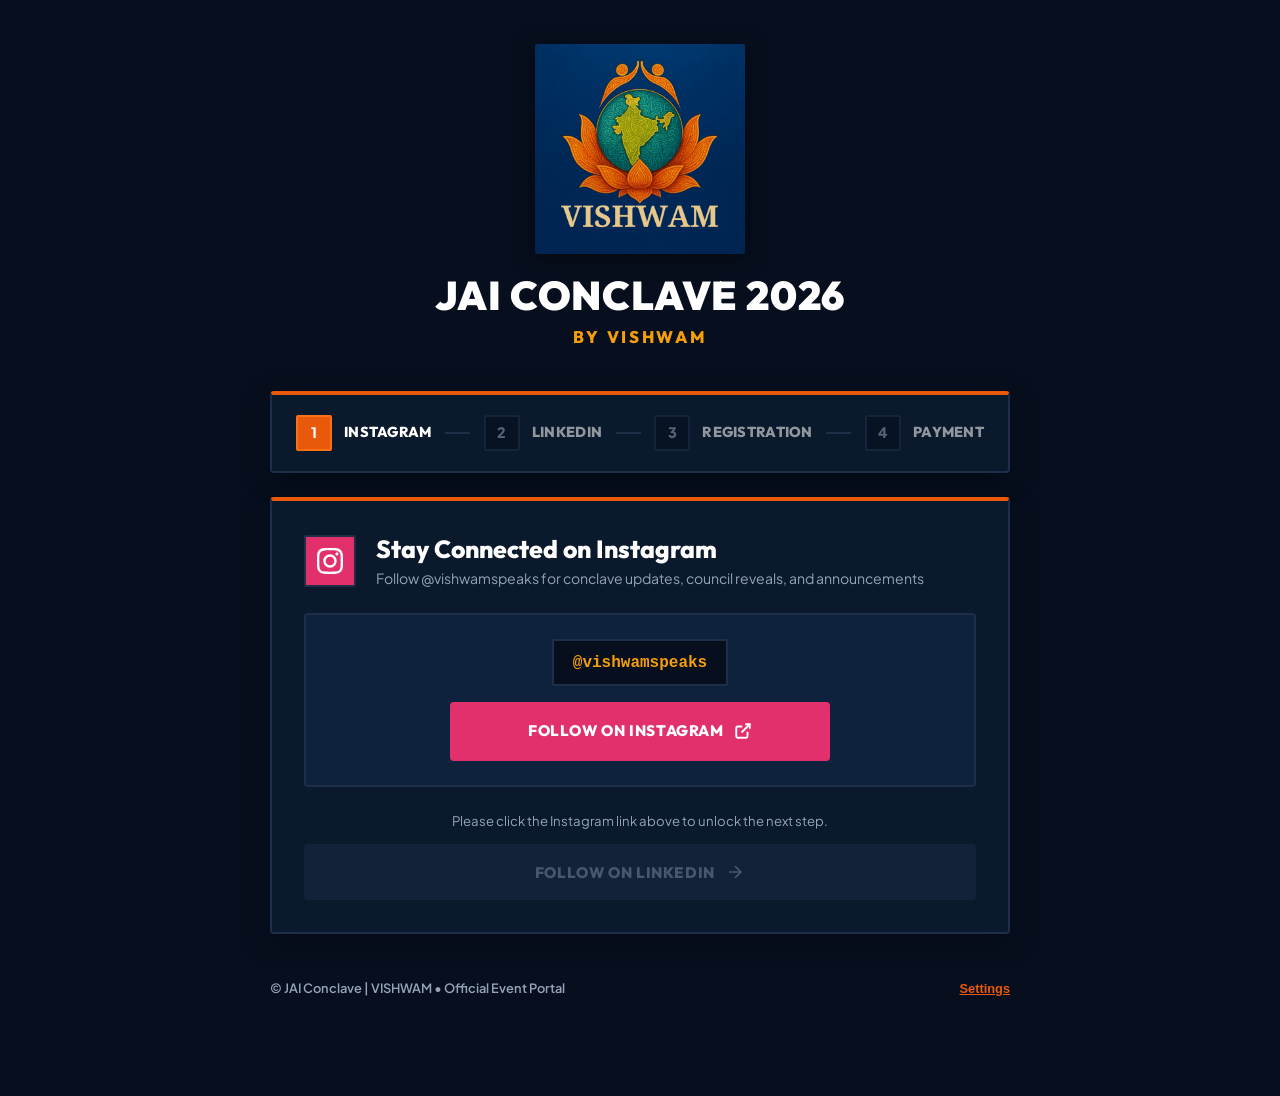
==== index.html @ 2bb03049 "fix: streamline portal to 4 steps, clean track cards to Thematic Councils, Art Orbit & MINT, fix for" ====
<!DOCTYPE html>
<html lang="en">

<head>
  <meta charset="UTF-8" />
  <meta name="viewport" content="width=device-width, initial-scale=1.0" />
  <title>JAI Conclave 2026 | VISHWAM Registration Portal</title>
  <meta name="description" content="Official Registration Portal for JAI Conclave 2026 by VISHWAM." />

  <!-- Google Fonts for Modern Aesthetics -->
  <link rel="preconnect" href="https://fonts.googleapis.com">
  <link rel="preconnect" href="https://fonts.gstatic.com" crossorigin>
  <link href="https://fonts.googleapis.com/css2?family=Outfit:wght@400;500;600;700;800;900&family=Plus+Jakarta+Sans:wght@400;500;600;700;800&display=swap" rel="stylesheet">

  <!-- Anti-Cache Meta Tags -->
  <meta http-equiv="Cache-Control" content="no-cache, no-store, must-revalidate" />
  <meta http-equiv="Pragma" content="no-cache" />
  <meta http-equiv="Expires" content="0" />

  <!-- CSS Stylesheet -->
  <link rel="stylesheet" href="style.css?v=2026.jaiconclave.v8" />
</head>

<body>

  <div class="app-container">

    <!-- HEADER BRANDING -->
    <header class="app-header" id="appHeader">
      <div class="logo-wrapper">
        <img src="Vishwam logo.png" alt="VISHWAM Logo" class="brand-logo" />
      </div>
      <h1 class="app-title" id="appHeaderTitle">JAI CONCLAVE 2026</h1>
      <div class="header-org">BY VISHWAM</div>
    </header>

    <!-- 4-STEP STEPPER CONTROLLER -->
    <div class="stepper-container" id="stepperContainer">
      <div class="stepper-bar" id="stepperBar">

        <div class="step-item active" id="stepIndicator1" data-phase="1">
          <div class="step-circle">
            <span class="step-number">1</span>
            <span class="step-check">✓</span>
          </div>
          <span class="step-title">Instagram</span>
        </div>

        <div class="step-divider" id="divider1"></div>

        <div class="step-item" id="stepIndicator2" data-phase="2">
          <div class="step-circle">
            <span class="step-number">2</span>
            <span class="step-check">✓</span>
          </div>
          <span class="step-title">LinkedIn</span>
        </div>

        <div class="step-divider" id="divider2"></div>

        <div class="step-item" id="stepIndicator3" data-phase="3">
          <div class="step-circle">
            <span class="step-number">3</span>
            <span class="step-check">✓</span>
          </div>
          <span class="step-title">Registration</span>
        </div>

        <div class="step-divider" id="divider3"></div>

        <div class="step-item" id="stepIndicator4" data-phase="4">
          <div class="step-circle">
            <span class="step-number">4</span>
            <span class="step-check">✓</span>
          </div>
          <span class="step-title">Payment</span>
        </div>

      </div>
    </div>

    <!-- =================================================================== -->
    <!-- PHASE 1: INSTAGRAM FOLLOW -->
    <!-- =================================================================== -->
    <section class="glass-card phase-card" id="phase1Card">
      <div class="social-header">
        <div class="social-icon instagram-icon">
          <svg viewBox="0 0 24 24" width="26" height="26" fill="currentColor">
            <path d="M12 2.163c3.204 0 3.584.012 4.85.07 3.252.148 4.771 1.691 4.919 4.919.058 1.265.069 1.645.069 4.849 0 3.205-.012 3.584-.069 4.849-.149 3.225-1.664 4.771-4.919 4.919-1.266.058-1.644.07-4.85.07-3.204 0-3.584-.012-4.849-.07-3.26-.149-4.771-1.699-4.919-4.92-.058-1.265-.07-1.644-.07-4.849 0-3.204.013-3.583.07-4.849.149-3.227 1.664-4.771 4.919-4.919 1.266-.057 1.645-.069 4.849-.069zm0-2.163c-3.259 0-3.667.014-4.947.072-4.358.2-6.78 2.618-6.98 6.98-.059 1.281-.073 1.689-.073 4.948 0 3.259.014 3.668.072 4.948.2 4.358 2.618 6.78 6.98 6.98 1.281.058 1.689.072 4.948.072 3.259 0 3.668-.014 4.948-.072 4.354-.2 6.782-2.618 6.979-6.98.059-1.28.073-1.689.073-4.948 0-3.259-.014-3.667-.072-4.947-.196-4.354-2.617-6.78-6.979-6.98-1.281-.059-1.69-.073-4.949-.073zm0 5.838c-3.403 0-6.162 2.759-6.162 6.162s2.759 6.163 6.162 6.163 6.162-2.759 6.162-6.163c0-3.403-2.759-6.162-6.162-6.162zm0 10.162c-2.209 0-4-1.79-4-4 0-2.209 1.791-4 4-4s4 1.791 4 4c0 2.21-1.791 4-4 4zm6.406-11.845c-.796 0-1.441.645-1.441 1.44s.645 1.44 1.441 1.44c.795 0 1.439-.645 1.439-1.44s-.644-1.44-1.439-1.44z"/>
          </svg>
        </div>
        <div>
          <h2 class="card-title">Stay Connected on Instagram</h2>
          <p class="card-subtitle">Follow @vishwamspeaks for conclave updates, council reveals, and announcements</p>
        </div>
      </div>

      <div class="social-action-box">
        <div class="handle-pill">
          <span class="handle-text">@vishwamspeaks</span>
        </div>
        
        <a href="https://www.instagram.com/vishwamspeaks/" target="_blank" rel="noopener noreferrer" class="btn-social btn-instagram" id="btnFollowInstagram">
          <span>FOLLOW ON INSTAGRAM</span>
          <svg viewBox="0 0 24 24" width="18" height="18" fill="none" stroke="currentColor" stroke-width="2.5"><path d="M18 13v6a2 2 0 0 1-2 2H5a2 2 0 0 1-2-2V8a2 2 0 0 1 2-2h6"></path><polyline points="15 3 21 3 21 9"></polyline><line x1="10" y1="14" x2="21" y2="3"></line></svg>
        </a>
      </div>

      <div class="phase-footer">
        <p class="verification-note" id="instaLockNote">Please click the Instagram link above to unlock the next step.</p>
        <button type="button" class="btn-primary" id="btnNextPhase2" disabled>
          <span id="btnNextPhase2Text">FOLLOW ON LINKEDIN</span>
          <svg viewBox="0 0 24 24" width="20" height="20" fill="none" stroke="currentColor" stroke-width="2"><path d="M5 12h14M12 5l7 7-7 7"/></svg>
        </button>
      </div>
    </section>

    <!-- =================================================================== -->
    <!-- PHASE 2: LINKEDIN CONNECT -->
    <!-- =================================================================== -->
    <section class="glass-card phase-card" id="phase2Card" style="display:none;">
      <div class="social-header">
        <div class="social-icon linkedin-icon">
          <svg viewBox="0 0 24 24" width="26" height="26" fill="currentColor">
            <path d="M19 3a2 2 0 0 1 2 2v14a2 2 0 0 1-2 2H5a2 2 0 0 1-2-2V5a2 2 0 0 1 2-2h14m-.5 15.5v-5.3a3.26 3.26 0 0 0-3.26-3.26c-.85 0-1.84.52-2.28 1.3v-1.11h-2.79v8.37h2.79v-4.93c0-.77.62-1.4 1.39-1.4a1.4 1.4 0 0 1 1.4 1.4v4.93h2.75M6.46 10.9v8.37H9.25V10.9H6.46M7.86 6.74a1.62 1.62 0 1 0 0 3.24 1.62 1.62 0 0 0 0-3.24z"/>
          </svg>
        </div>
        <div>
          <h2 class="card-title">Connect on LinkedIn</h2>
          <p class="card-subtitle">Connect with Vishwam Speaks for official networking and updates</p>
        </div>
      </div>

      <div class="social-action-box">
        <div class="handle-pill">
          <span class="handle-text">Vishwam Speaks</span>
        </div>

        <a href="https://www.linkedin.com/in/vishwam-speaks-4bb7933b5" target="_blank" rel="noopener noreferrer" class="btn-social btn-linkedin" id="btnFollowLinkedin">
          <span>CONNECT ON LINKEDIN</span>
          <svg viewBox="0 0 24 24" width="18" height="18" fill="none" stroke="currentColor" stroke-width="2.5"><path d="M18 13v6a2 2 0 0 1-2 2H5a2 2 0 0 1-2-2V8a2 2 0 0 1 2-2h6"></path><polyline points="15 3 21 3 21 9"></polyline><line x1="10" y1="14" x2="21" y2="3"></line></svg>
        </a>
      </div>

      <div class="phase-footer">
        <p class="verification-note" id="linkedinLockNote">Please click the LinkedIn link above to unlock registration.</p>
        <div class="btn-group-nav">
          <button type="button" class="btn-secondary" id="btnBackPhase1">
            <svg viewBox="0 0 24 24" width="18" height="18" fill="none" stroke="currentColor" stroke-width="2"><path d="M19 12H5M12 19l-7-7 7-7"/></svg>
            <span>BACK</span>
          </button>
          <button type="button" class="btn-primary" id="btnNextPhase3" disabled>
            <span id="btnNextPhase3Text">CONTINUE TO REGISTRATION</span>
            <svg viewBox="0 0 24 24" width="20" height="20" fill="none" stroke="currentColor" stroke-width="2"><path d="M5 12h14M12 5l7 7-7 7"/></svg>
          </button>
        </div>
      </div>
    </section>

    <!-- =================================================================== -->
    <!-- PHASE 3: EVENT REGISTRATION FORM -->
    <!-- =================================================================== -->
    <section class="glass-card phase-card" id="phase3Card" style="display:none;">
      <div class="form-header">
        <h2 class="card-title">Participant Registration</h2>
        <p class="card-intro">
          JAI Conclave 2026 is the flagship youth diplomacy and public policy forum organized by <strong>VISHWAM</strong>. It brings together students, young professionals, scholars, policymakers, and leaders across governance, diplomacy, economics, and contemporary issues.
        </p>
      </div>

      <form id="eventRegistrationForm" autocomplete="on">

        <!-- SECTION 1: PARTICIPANT INFORMATION -->
        <div class="form-section">
          <div class="section-title">
            <span class="section-num">1</span>
            <span>Participant Information</span>
          </div>

          <div class="form-grid">
            <!-- Full Name -->
            <div class="form-group full-width">
              <label class="form-label" for="full_name">Full Name <span class="req">*</span></label>
              <input type="text" id="full_name" name="full_name" class="form-control" placeholder="Full name as required on certificates" required />
            </div>

            <!-- Email Address -->
            <div class="form-group">
              <label class="form-label" for="email_address">Email Address <span class="req">*</span></label>
              <input type="email" id="email_address" name="email_address" class="form-control" placeholder="e.g. rahul@example.com" required />
            </div>

            <!-- Contact Number -->
            <div class="form-group">
              <label class="form-label" for="contact_number">
                <span>Contact Number (WhatsApp) <span class="req">*</span></span>
                <span class="phone-indicator" id="phoneIndicator"></span>
              </label>
              <input type="tel" id="contact_number" name="contact_number" class="form-control" placeholder="10-digit phone number" maxlength="10" inputmode="numeric" required />
            </div>

            <!-- Gender -->
            <div class="form-group">
              <label class="form-label" for="gender">Gender <span class="req">*</span></label>
              <select id="gender" name="gender" class="form-control" required>
                <option value="" disabled selected>Select Gender</option>
                <option value="Male">Male</option>
                <option value="Female">Female</option>
                <option value="Other">Other</option>
                <option value="Prefer not to say">Prefer not to say</option>
              </select>
            </div>

            <!-- Age -->
            <div class="form-group">
              <label class="form-label" for="age">Age <span class="req">*</span></label>
              <input type="number" id="age" name="age" class="form-control" placeholder="e.g. 20" min="12" max="99" required />
            </div>

            <!-- College / University -->
            <div class="form-group full-width">
              <label class="form-label" for="college_university">College / University / School Name <span class="req">*</span></label>
              <input type="text" id="college_university" name="college_university" class="form-control" placeholder="e.g. University Name / School Name" required />
            </div>

            <!-- College Year / Class -->
            <div class="form-group">
              <label class="form-label" for="current_college_year_or_class">Current Year / Class <span class="req">*</span></label>
              <select id="current_college_year_or_class" name="current_college_year_or_class" class="form-control" required>
                <option value="" disabled selected>Select Year/Class</option>
                <option value="1st Year">1st Year (Undergraduate)</option>
                <option value="2nd Year">2nd Year (Undergraduate)</option>
                <option value="3rd Year">3rd Year (Undergraduate)</option>
                <option value="4th Year">4th Year (Undergraduate)</option>
                <option value="Postgraduate">Postgraduate / Masters</option>
                <option value="School Student (Class 11-12)">School Student (Class 11-12)</option>
                <option value="Other">Other</option>
              </select>
            </div>

            <!-- City & State -->
            <div class="form-group">
              <label class="form-label" for="city_state">City & State <span class="req">*</span></label>
              <input type="text" id="city_state" name="city_state" class="form-control" placeholder="e.g. New Delhi, Delhi" required />
            </div>

            <!-- Accommodation Required -->
            <div class="form-group full-width">
              <label class="form-label" for="accommodation_required">Do you require accommodation during the event? <span class="req">*</span></label>
              <select id="accommodation_required" name="accommodation_required" class="form-control" required>
                <option value="No" selected>No - I will arrange my own staying</option>
                <option value="Yes">Yes - Accommodation required (Stay assistance)</option>
              </select>
              <small class="field-help">Accommodation facilities are available for participants travelling from outside. If Yes, contact 9119311122 for details.</small>
            </div>
          </div>
        </div>

        <!-- SECTION 2: PARTICIPATION TRACK SELECTION -->
        <div class="form-section">
          <div class="section-title">
            <span class="section-num">2</span>
            <span>Participation Track</span>
          </div>

          <label class="form-label" style="margin-bottom:0.75rem;">Select Participation Track <span class="req">*</span></label>

          <div class="track-selector-grid">
            <!-- Track 1: Thematic Councils -->
            <label class="track-card active" id="trackCardCouncil">
              <input type="radio" name="participation_type" value="Thematic Councils" checked required />
              <div class="track-info">
                <div class="track-title">Thematic Councils</div>
              </div>
            </label>

            <!-- Track 2: Art Orbit -->
            <label class="track-card" id="trackCardArt">
              <input type="radio" name="participation_type" value="Art Orbit" />
              <div class="track-info">
                <div class="track-title">Art Orbit</div>
              </div>
            </label>

            <!-- Track 3: MINT -->
            <label class="track-card" id="trackCardWorkshop">
              <input type="radio" name="participation_type" value="MINT" />
              <div class="track-info">
                <div class="track-title">MINT</div>
              </div>
            </label>
          </div>

          <!-- DYNAMIC CONTEXTUAL TRACK BRIEF -->
          <div class="track-brief-card council-active" id="trackBriefCard">
            <div class="track-brief-badge" id="trackBriefBadge">Thematic Councils</div>
            <p class="track-brief-text" id="trackBriefText">
              Structured discussions, debates, negotiations, and policy-oriented deliberations through thematic councils. Intended for participants interested in public policy, international relations, governance, law, diplomacy, and debate.
            </p>
          </div>
        </div>

        <!-- SECTION 3: DYNAMIC DEDICATED TRACK FIELDS -->

        <!-- SEGMENT A: COUNCILS FIELDS -->
        <div class="form-section segment-box" id="segmentCouncil">
          <div class="section-title segment-title">
            <span class="segment-badge">COUNCILS</span>
          </div>

          <div class="form-grid" style="margin-top:0.75rem;">
            <!-- Prior MUN Experience -->
            <div class="form-group full-width">
              <label class="form-label" for="prior_mun_experience">Prior Model United Nations (MUN) experience <span class="req">*</span></label>
              <select id="prior_mun_experience" name="prior_mun_experience" class="form-control">
                <option value="First Timer (0 MUNs)" selected>First Timer (0 MUNs)</option>
                <option value="1 - 3 MUNs">1 - 3 MUNs</option>
                <option value="4 - 8 MUNs">4 - 8 MUNs</option>
                <option value="9+ MUNs (Veteran)">9+ MUNs (Veteran)</option>
              </select>
            </div>

            <!-- Preferred Council -->
            <div class="form-group full-width">
              <label class="form-label" for="preferred_council">Select preferred Council <span class="req">*</span></label>
              <select id="preferred_council" name="preferred_council" class="form-control">
                <option value="1. Council for Peace and Security" selected>1. Council for Peace and Security</option>
                <option value="2. Council for Climate and Planetary Resilience">2. Council for Climate and Planetary Resilience</option>
                <option value="3. Council for Digital Ethics and Innovation">3. Council for Digital Ethics and Innovation</option>
                <option value="4. Council for Human Dignity">4. Council for Human Dignity</option>
                <option value="5. Next Gen Council">5. Next Gen Council</option>
                <option value="6. Council for Global Governance">6. Council for Global Governance</option>
                <option value="7. Council for Health and Wellbeing">7. Council for Health and Wellbeing</option>
                <option value="8. Council for Economic Justice">8. Council for Economic Justice</option>
                <option value="9. Council for Education and Culture">9. Council for Education and Culture</option>
                <option value="10. Council of Nation - Builders">10. Council of Nation - Builders</option>
                <option value="11. Council of History">11. Council of History</option>
                <option value="12. Press X (journalists, photographers, cartoonists)">12. Press X (journalists, photographers, cartoonists)</option>
                <option value="13. 'राजनीति'">13. 'राजनीति'</option>
              </select>
            </div>

            <!-- Participation Mode -->
            <div class="form-group full-width">
              <label class="form-label" for="participation_mode">Participation Mode <span class="req">*</span></label>
              <select id="participation_mode" name="participation_mode" class="form-control">
                <option value="Delegate (Offline)" selected>Delegate (Offline Mode)</option>
                <option value="Delegate (Online)">Delegate (Online Virtual Mode)</option>
                <option value="Executive Board Applicant">Executive Board Applicant</option>
                <option value="Observer">Observer</option>
              </select>
            </div>
          </div>
        </div>

        <!-- SEGMENT B: ART ORBIT FIELDS -->
        <div class="form-section segment-box" id="segmentArt" style="display:none;">
          <div class="section-title segment-title">
            <span class="segment-badge art-badge">ART ORBIT</span>
          </div>

          <div class="form-grid" style="margin-top:0.75rem;">
            <div class="form-group full-width">
              <label class="form-label" for="art_specifications">Preferred mode of participation <span class="req">*</span></label>
              <select id="art_specifications" name="art_specifications" class="form-control">
                <option value="Exhibit Artwork" selected>Exhibit Artwork (Painting / Sketching / Digital / Photo)</option>
                <option value="Live Workshop">Present a Live Workshop</option>
                <option value="Both Exhibit & Workshop">Both Exhibit Artwork & Present Live Workshop</option>
              </select>
            </div>
          </div>
        </div>

        <!-- SEGMENT C: MINT FIELDS -->
        <div class="form-section segment-box" id="segmentWorkshop" style="display:none;">
          <div class="section-title segment-title">
            <span class="segment-badge venture-badge">MINT</span>
          </div>

          <div class="form-grid" style="margin-top:0.75rem;">
            <!-- Venture Name -->
            <div class="form-group">
              <label class="form-label" for="venture_name">Project / Startup Name <span class="req">*</span></label>
              <input type="text" id="venture_name" name="venture_name" class="form-control" placeholder="Project or startup name" />
            </div>

            <!-- Founder or Team Name -->
            <div class="form-group">
              <label class="form-label" for="founder_or_team_name">Founder(s) or Team Name <span class="req">*</span></label>
              <input type="text" id="founder_or_team_name" name="founder_or_team_name" class="form-control" placeholder="Founder & team member names" />
            </div>

            <!-- Venture Overview -->
            <div class="form-group full-width">
              <label class="form-label" for="venture_overview">Brief Overview <span class="req">*</span></label>
              <textarea id="venture_overview" name="venture_overview" class="form-control" rows="3" placeholder="Brief description of product, idea, or presentation"></textarea>
            </div>
          </div>
        </div>

        <!-- SECTION 4: REFERRAL & IDENTITY DOCUMENTATION -->
        <div class="form-section">
          <div class="section-title">
            <span class="section-num">4</span>
            <span>Referrals & Identity</span>
          </div>

          <div class="form-grid">
            <!-- Referral Source -->
            <div class="form-group">
              <label class="form-label" for="referral_source">How did you hear about JAI Conclave? <span class="req">*</span></label>
              <select id="referral_source" name="referral_source" class="form-control" required>
                <option value="Instagram" selected>Instagram (@vishwamspeaks)</option>
                <option value="LinkedIn">LinkedIn</option>
                <option value="Campus Ambassador">Campus Ambassador / Shakti Member</option>
                <option value="Friend / Classmate">Friend / Classmate</option>
                <option value="WhatsApp Group">WhatsApp Group</option>
                <option value="College Notice">College Notice / Poster</option>
                <option value="Other">Other</option>
              </select>
            </div>

            <!-- Shakti Referral Code -->
            <div class="form-group">
              <label class="form-label" for="shakti_referral_code">ShaktiCode / Referral Code (If Referred)</label>
              <input type="text" id="shakti_referral_code" name="shakti_referral_code" class="form-control" placeholder="Optional referral code" />
            </div>

            <!-- ID Document (Gallery / Camera / Drive Link - 100% Optional) -->
            <div class="form-group full-width">
              <label class="form-label">ID Document (College ID / Govt ID) <span class="opt-badge">(Optional)</span></label>
              
              <!-- Direct File Drop / Gallery Selection Box -->
              <div class="file-dropzone" id="fileDropzone">
                <input type="file" id="id_file_upload" accept="image/*,application/pdf" style="display:none;" />
                <div class="dropzone-idle" id="dropzoneIdle">
                  <svg viewBox="0 0 24 24" width="26" height="26" fill="none" stroke="currentColor" stroke-width="2"><path d="M21 15v4a2 2 0 0 1-2 2H5a2 2 0 0 1-2-2v-4"></path><polyline points="17 8 12 3 7 8"></polyline><line x1="12" y1="3" x2="12" y2="15"></line></svg>
                  <div class="dropzone-prompt">Choose from Gallery / Camera / Files</div>
                  <div class="dropzone-hint">Supports JPG, PNG, PDF (Max 5MB)</div>
                </div>
                <div class="file-selected-bar" id="fileSelectedBar" style="display:none;">
                  <div class="file-info-group">
                    <img id="filePreviewThumb" class="file-preview-thumb" alt="Preview" style="display:none;" />
                    <span class="file-selected-name" id="fileSelectedName">document.jpg</span>
                  </div>
                  <button type="button" class="btn-clear-file" id="btnClearFile" title="Remove file">✕</button>
                </div>
              </div>

              <!-- Or Paste Cloud Link -->
              <div class="or-divider"><span>OR PASTE DRIVE / CLOUD LINK</span></div>
              <input type="url" id="id_document" name="id_document" class="form-control" placeholder="Google Drive, Imgur, or cloud URL (Optional)" />
              <small class="field-help">Entirely optional. Physical ID can also be shown directly to desk volunteers.</small>
            </div>
          </div>
        </div>

        <!-- CULTURAL & CONCLAVE BRIEF -->
        <div class="human-conclave-note">
          <div class="conclave-note-title">Special Cultural Evenings Included:</div>
          <div class="cultural-mini-grid">
            <div class="cultural-mini-item">
              <strong class="gold-text">SHABRI:</strong> A civilizational and cultural evening focused on devotion, inclusion, and cultural continuity.
            </div>
            <div class="cultural-mini-item">
              <strong class="gold-text">FoE Mic:</strong> An open-mic platform for emerging youth voices featuring poetry, spoken word, storytelling, and creative expression.
            </div>
          </div>
          <div class="conclave-arch-text">
            Organized by VISHWAM — A 3-day immersive experience combining policy discussions, youth participation, entrepreneurship, arts, culture, and creative expression.
          </div>
        </div>

        <!-- SUBMIT REGISTRATION BUTTON -->
        <div class="form-action-bar">
          <button type="button" class="btn-secondary" id="btnBackPhase2">
            <svg viewBox="0 0 24 24" width="18" height="18" fill="none" stroke="currentColor" stroke-width="2"><path d="M19 12H5M12 19l-7-7 7-7"/></svg>
            <span>BACK</span>
          </button>

          <button type="submit" class="btn-primary btn-submit" id="submitRegBtn">
            <span id="btnSpinner" class="loading-spinner" style="display:none;"></span>
            <span id="btnText">PROCEED TO PAYMENT</span>
            <svg viewBox="0 0 24 24" width="20" height="20" fill="none" stroke="currentColor" stroke-width="2"><path d="M5 12h14M12 5l7 7-7 7"/></svg>
          </button>
        </div>

      </form>
    </section>

    <!-- =================================================================== -->
    <!-- PHASE 4: DEDICATED FINAL-STEP PAYMENT & VERIFICATION SCREEN -->
    <!-- =================================================================== -->
    <section class="glass-card phase-card" id="phase4Card" style="display:none;">
      <div class="form-header">
        <h2 class="card-title">Payment & Desk Verification</h2>
        <p class="card-subtitle">Your registration has been recorded. Complete the payment below and present your Registration ID to the desk volunteer.</p>
      </div>

      <!-- REGISTRATION ID & DETAILS CARD -->
      <div class="reg-reference-card">
        <div class="reg-id-header">
          <div>
            <div class="reg-id-caption">REGISTRATION ID</div>
            <div class="reg-id-value" id="phase4RegId">JAI-26-0000</div>
          </div>
          <button type="button" class="btn-copy" id="btnCopyRegId">
            <svg viewBox="0 0 24 24" width="16" height="16" fill="none" stroke="currentColor" stroke-width="2"><rect x="9" y="9" width="13" height="13" rx="2" ry="2"></rect><path d="M5 15H4a2 2 0 0 1-2-2V4a2 2 0 0 1 2-2h9a2 2 0 0 1 2 2v1"></path></svg>
            <span id="btnCopyRegIdText">COPY ID</span>
          </button>
        </div>

        <div class="reg-meta-row">
          <div class="reg-meta-item">
            <span class="meta-label">Participant:</span>
            <strong id="phase4Name">--</strong>
          </div>
          <div class="reg-meta-item">
            <span class="meta-label">Phone:</span>
            <strong id="phase4Phone">--</strong>
          </div>
          <div class="reg-meta-item">
            <span class="meta-label">Track:</span>
            <strong id="phase4Track">--</strong>
          </div>
        </div>

        <!-- PAYMENT STATUS PILL -->
        <div class="payment-status-banner pending" id="paymentStatusBanner">
          <span class="status-dot"></span>
          <span class="status-label">STATUS: PAYMENT PENDING (DESK VERIFICATION REQUIRED)</span>
        </div>
      </div>

      <!-- FEE CALLOUT -->
      <div class="fee-display-card">
        <div class="fee-amount-label">FINAL REGISTRATION FEE</div>
        <div class="fee-amount-value">₹2,500</div>
        <div class="fee-amount-note">Includes access to selected track, keynote sessions, ancillary events, delegate kit & certificate</div>
      </div>

      <!-- ACTION 1: 1-TAP PAY VIA UPI DEEP LINK -->
      <div class="payment-action-primary">
        <a href="#" id="btnUpiDeepLink" class="btn-primary btn-upi-pay">
          <span>PAY ₹2,500 VIA UPI APP</span>
          <svg viewBox="0 0 24 24" width="20" height="20" fill="none" stroke="currentColor" stroke-width="2.5"><path d="M18 13v6a2 2 0 0 1-2 2H5a2 2 0 0 1-2-2V8a2 2 0 0 1 2-2h6"></path><polyline points="15 3 21 3 21 9"></polyline><line x1="10" y1="14" x2="21" y2="3"></line></svg>
        </a>
        <p class="upi-pay-help">Directly launches PhonePe, Google Pay, Paytm, or BHIM with amount and Registration ID reference pre-filled.</p>
      </div>

      <!-- ACTION 2: DYNAMIC UPI QR CODE -->
      <div class="qr-presentation-card">
        <div class="qr-heading">Or Scan QR from Another Device</div>
        <div class="dynamic-qr-box" id="dynamicQrContainer"></div>
        <div class="qr-caption">Scan with any UPI application</div>

        <!-- UPI ID COPY ROW -->
        <div class="upi-id-pill">
          <span class="upi-pill-label">UPI ID:</span>
          <span class="upi-pill-value" id="displayUpiId">vishwam@upi</span>
          <button type="button" class="btn-copy-small" id="btnCopyUpiId">
            <span id="btnCopyUpiIdText">COPY</span>
          </button>
          <button type="button" class="btn-edit-upi" id="btnQuickEditUpi" title="Change UPI ID">EDIT</button>
        </div>
        <p class="upi-id-note">Update with your active bank VPA in Settings to ensure scanning works seamlessly.</p>
      </div>

      <!-- DESK VERIFICATION INSTRUCTIONS -->
      <div class="desk-instructions-card">
        <div class="desk-inst-title">Desk Verification Instructions</div>
        <ol class="desk-inst-list">
          <li>
            <strong>Complete the payment:</strong> Pay ₹2,500 using the UPI button above or by scanning the QR code.
          </li>
          <li>
            <strong>Present at the registration desk:</strong> Show this screen displaying your <strong>Registration ID (<span id="instRegId">JAI-26-XXXX</span>)</strong> along with your UPI payment success screen to any of the 4 desk volunteers.
          </li>
          <li>
            <strong>Verification & kit collection:</strong> The volunteer will cross-verify the payment in the master Google Sheet, mark your status as verified, and issue your official conclave credential.
          </li>
        </ol>
      </div>

      <!-- OPTIONAL UTR LOGGING ACCORDION -->
      <details class="utr-accordion">
        <summary class="utr-summary">Already paid? Add your UTR number (Optional)</summary>
        <div class="utr-content">
          <p class="utr-note">If you have completed the payment, you may optionally submit your 12-digit UPI transaction reference / UTR number for faster verification.</p>
          <div class="utr-form-row">
            <input type="text" id="phase4UtrInput" class="form-control" placeholder="12-digit UTR (e.g. 423589104812)" maxlength="24" />
            <button type="button" class="btn-secondary" id="btnSaveUtr">
              <span id="btnSaveUtrText">SAVE UTR</span>
            </button>
          </div>
          <div id="utrUpdateStatus" class="field-help" style="margin-top:0.4rem;"></div>
        </div>
      </details>

      <div class="phase4-actions">
        <button type="button" class="btn-secondary btn-full" id="btnRegisterNew">
          <span>REGISTER ANOTHER PARTICIPANT</span>
        </button>
      </div>
    </section>

    <!-- MINIMAL FOOTER -->
    <footer class="app-footer" id="appFooter">
      <p>© JAI Conclave | VISHWAM • Official Event Portal</p>
      <button type="button" class="api-config-trigger" id="apiConfigTrigger">Settings</button>
    </footer>

  </div>

  <!-- CONFIGURATION MODAL -->
  <div class="modal-overlay" id="configModal">
    <div class="modal-box glass-card">
      <div class="modal-header">
        <h3 class="modal-title">Portal Settings</h3>
        <button class="close-modal-btn" id="closeConfigModalBtn">✕</button>
      </div>

      <div class="form-group" style="margin-top:1rem;">
        <label class="form-label" for="apiUrlInput">Google Apps Script Web App URL</label>
        <input type="url" id="apiUrlInput" class="form-control" placeholder="https://script.google.com/macros/s/.../exec" />
        <small style="color:var(--text-muted); font-size:0.75rem; margin-top:4px; display:block;">
          Google Apps Script Web App deployment URL.
        </small>
      </div>

      <div class="form-group" style="margin-top:1rem;">
        <label class="form-label" for="upiIdInput">Recipient UPI ID (VPA)</label>
        <input type="text" id="upiIdInput" class="form-control" placeholder="e.g. vishwamspeaks@upi" />
        <small style="color:var(--text-muted); font-size:0.75rem; margin-top:4px; display:block;">
          UPI ID embedded in the dynamic QR code and "Pay via UPI App" deep link.
        </small>
      </div>

      <div style="display:flex; flex-direction:column; gap:0.5rem; margin-top:1.25rem;">
        <button class="btn-primary" id="saveConfigBtn">SAVE SETTINGS</button>
      </div>
    </div>
  </div>

  <!-- INVISIBLE IFRAME FALLBACK -->
  <iframe name="hidden_iframe" id="hidden_iframe" style="display:none;"></iframe>

  <!-- LOCAL QR CODE GENERATOR (OFFLINE-READY) -->
  <script src="qrcode.min.js"></script>

  <!-- FRONTEND LOGIC -->
  <script src="app.js?v=2026.jaiconclave.v8"></script>
</body>

</html>
---- style.css ----
/* ==============================================================================
   JAI CONCLAVE 2026 | VISHWAM - OFFICIAL BRAND DESIGN SYSTEM
   ==============================================================================
   VISHWAM Brand Color Palette (Blocky & Gradient-Free):
   - Deep Royal Navy (Primary):      #0B192C
   - Midnight Obsidian (Dark Base):   #070F1E
   - Lotus Orange (Primary Accent):   #EA580C
   - Orange Glow (Accent):            #F97316
   - Executive Gold (VIP / Accent):   #F59E0B
   - Globe Teal (International):      #0D9488
   - SHAKTI Purple (Leadership):      #7C3AED
   - Crisp White:                     #FFFFFF
   - Soft Section Slate:              #F8FAFC
   - Card Surface:                    #0F223D
   - Slate Body Text:                 #CBD5E1
   - Muted Subtitle Text:             #94A3B8
   - Success Emerald:                 #10B981
   - Error Crimson:                   #EF4444
   ============================================================================== */

:root {
  /* Brand Palette Colors */
  --navy-primary: #0B192C;
  --midnight-base: #070F1E;
  --lotus-orange: #EA580C;
  --orange-glow: #F97316;
  --executive-gold: #F59E0B;
  --globe-teal: #0D9488;
  --shakti-purple: #7C3AED;
  --crisp-white: #FFFFFF;
  --soft-slate: #F8FAFC;
  --card-surface: #0F223D;
  --card-surface-elevated: #132A4A;
  --slate-body: #CBD5E1;
  --muted-text: #94A3B8;
  --success-emerald: #10B981;
  --error-crimson: #EF4444;

  /* Theme Tokens (Pure Solid Colors - Zero Gradients) */
  --bg-page: var(--midnight-base);
  --bg-card: var(--navy-primary);
  --bg-card-surface: var(--card-surface);
  --bg-input: #050B17;

  --border-input: #1E2E48;
  --border-subtle: #16243A;
  --border-card-brand: 4px solid var(--lotus-orange);

  --text-heading: var(--crisp-white);
  --text-primary: var(--slate-body);
  --text-secondary: var(--muted-text);

  /* Blocky Visual System (Sharp 4px / 2px geometry) */
  --radius-block-lg: 4px;
  --radius-block-md: 4px;
  --radius-block-sm: 2px;

  --shadow-block: 0 8px 24px -2px rgba(4, 9, 18, 0.7);
  --transition-fast: 0.15s ease;
}

/* RESET & BASE */
*, *::before, *::after {
  box-sizing: border-box;
  margin: 0;
  padding: 0;
}

body {
  font-family: 'Plus Jakarta Sans', -apple-system, BlinkMacSystemFont, sans-serif;
  background-color: var(--bg-page);
  color: var(--text-primary);
  min-height: 100vh;
  display: flex;
  justify-content: center;
  align-items: flex-start;
  padding: 2.25rem 1rem 5rem;
  overflow-x: hidden;
  position: relative;
  line-height: 1.6;
  -webkit-font-smoothing: antialiased;
}

/* CONTAINER */
.app-container {
  width: 100%;
  max-width: 740px;
  z-index: 1;
  display: flex;
  flex-direction: column;
  gap: 1.5rem;
}

/* BLOCKY GLASS CARD */
.glass-card {
  background-color: var(--bg-card);
  border: 2px solid var(--border-input);
  border-top: var(--border-card-brand);
  border-radius: var(--radius-block-lg);
  padding: 2rem;
  box-shadow: var(--shadow-block);
  position: relative;
}

/* HEADER BRANDING */
.app-header {
  text-align: center;
  padding: 0.5rem 0 1rem;
  display: flex;
  flex-direction: column;
  align-items: center;
}

.logo-wrapper {
  margin-bottom: 1.15rem;
  display: flex;
  justify-content: center;
  align-items: center;
}

.brand-logo {
  max-width: 210px;
  height: auto;
  object-fit: contain;
  border-radius: var(--radius-block-sm);
  filter: drop-shadow(0 4px 10px rgba(0, 0, 0, 0.5));
}

.app-title {
  font-family: 'Outfit', sans-serif;
  font-size: 2.5rem;
  font-weight: 900;
  letter-spacing: 0.02em;
  color: var(--crisp-white);
  text-transform: uppercase;
  line-height: 1.15;
}

.header-org {
  font-family: 'Outfit', sans-serif;
  font-size: 1.05rem;
  font-weight: 800;
  color: var(--executive-gold);
  letter-spacing: 0.16em;
  margin-top: 0.35rem;
}

.btn-briefing {
  display: inline-flex;
  align-items: center;
  gap: 0.45rem;
  margin-top: 0.85rem;
  padding: 0.45rem 1rem;
  background-color: var(--card-surface);
  border: 1.5px solid var(--border-input);
  color: var(--executive-gold);
  border-radius: var(--radius-block-sm);
  font-family: 'Outfit', sans-serif;
  font-size: 0.78rem;
  font-weight: 800;
  letter-spacing: 0.08em;
  cursor: pointer;
  transition: all var(--transition-fast);
}

.btn-briefing:hover {
  background-color: var(--card-surface-elevated);
  border-color: var(--lotus-orange);
  color: #FFFFFF;
}

/* BLOCKY 4-PHASE STEPPER BAR */
.stepper-container {
  padding: 1.25rem 1.5rem;
  background-color: var(--navy-primary);
  border: 2px solid var(--border-input);
  border-top: 4px solid var(--lotus-orange);
  box-shadow: var(--shadow-block);
  border-radius: var(--radius-block-lg);
}

.stepper-bar {
  display: flex;
  align-items: center;
  justify-content: space-between;
}

.step-item {
  display: flex;
  align-items: center;
  gap: 0.75rem;
  opacity: 0.55;
  transition: opacity var(--transition-fast);
  cursor: pointer;
  user-select: none;
}

.step-item:hover {
  opacity: 0.85;
}

.step-item.active {
  opacity: 1;
}

.step-item.completed {
  opacity: 0.95;
}

/* Square / Blocky Step Icon */
.step-circle {
  width: 36px;
  height: 36px;
  border-radius: var(--radius-block-sm);
  background-color: var(--midnight-base);
  border: 2px solid var(--border-input);
  display: flex;
  align-items: center;
  justify-content: center;
  font-weight: 800;
  font-size: 0.9rem;
  color: var(--muted-text);
  position: relative;
}

.step-check {
  display: none;
  font-size: 0.95rem;
  font-weight: 900;
}

/* Completed Step (Solid Success Emerald) */
.step-item.completed .step-circle {
  background-color: var(--success-emerald);
  border-color: var(--success-emerald);
  color: #FFFFFF;
}

.step-item.completed .step-number {
  display: none;
}

.step-item.completed .step-check {
  display: inline;
}

/* Active Step (Solid Lotus Orange) */
.step-item.active .step-circle {
  background-color: var(--lotus-orange);
  border-color: var(--orange-glow);
  color: #FFFFFF;
}

.step-label {
  display: flex;
  flex-direction: column;
}

.step-title {
  font-family: 'Outfit', sans-serif;
  font-weight: 800;
  font-size: 0.9rem;
  color: var(--crisp-white);
  letter-spacing: 0.02em;
  text-transform: uppercase;
}

.step-divider {
  flex: 1;
  height: 2px;
  background-color: var(--border-input);
  margin: 0 0.85rem;
}

.step-divider.completed {
  background-color: var(--success-emerald);
}

/* PHASE CARD GENERAL */
.phase-card {
  animation: phaseEnter 0.25s ease-out;
}

@keyframes phaseEnter {
  from {
    opacity: 0;
    transform: translateY(8px);
  }
  to {
    opacity: 1;
    transform: translateY(0);
  }
}

.card-badge {
  display: inline-block;
  font-size: 0.7rem;
  font-weight: 800;
  letter-spacing: 0.1em;
  padding: 0.25rem 0.65rem;
  border-radius: var(--radius-block-sm);
  margin-bottom: 1.15rem;
  text-transform: uppercase;
}

.briefing-badge {
  background-color: rgba(234, 88, 12, 0.2);
  color: var(--lotus-orange);
  border: 1px solid var(--lotus-orange);
}

.instagram-badge {
  background-color: rgba(234, 88, 12, 0.2);
  color: var(--lotus-orange);
  border: 1px solid var(--lotus-orange);
}

.linkedin-badge {
  background-color: rgba(13, 148, 136, 0.2);
  color: var(--globe-teal);
  border: 1px solid var(--globe-teal);
}

.registration-badge {
  background-color: rgba(245, 158, 11, 0.2);
  color: var(--executive-gold);
  border: 1px solid var(--executive-gold);
}

.payment-badge {
  background-color: rgba(16, 185, 129, 0.2);
  color: var(--success-emerald);
  border: 1px solid var(--success-emerald);
}

/* FIRST-HAND CONCLAVE BRIEFING & TRACKS (PHASE 1) */
.briefing-firsthand-card {
  border: 2px solid var(--border-input);
  border-top: 4px solid var(--lotus-orange);
  background-color: var(--navy-primary);
  box-shadow: var(--shadow-block);
}

.briefing-hero {
  padding-bottom: 1.25rem;
  border-bottom: 1.5px solid var(--border-input);
  margin-bottom: 1.5rem;
}

.briefing-org-tag {
  font-family: 'Outfit', sans-serif;
  font-size: 0.8rem;
  font-weight: 800;
  color: var(--executive-gold);
  letter-spacing: 0.1em;
  margin-top: 0.4rem;
  margin-bottom: 0.85rem;
  text-transform: uppercase;
}

.briefing-lead {
  font-size: 0.95rem;
  line-height: 1.65;
  color: var(--slate-body);
}

.briefing-section-head {
  display: flex;
  flex-direction: column;
  gap: 0.35rem;
  margin-bottom: 1.15rem;
}

.section-badge-pill {
  font-family: 'Outfit', sans-serif;
  font-size: 0.72rem;
  font-weight: 900;
  letter-spacing: 0.12em;
  color: var(--lotus-orange);
  text-transform: uppercase;
}

.briefing-section-title {
  font-family: 'Outfit', sans-serif;
  font-size: 1.35rem;
  font-weight: 800;
  color: var(--crisp-white);
  line-height: 1.3;
}

.firsthand-tracks-grid {
  display: flex;
  flex-direction: column;
  gap: 1.15rem;
  margin-bottom: 1.75rem;
}

.firsthand-track-card {
  background-color: var(--midnight-base);
  border: 2px solid var(--border-input);
  border-radius: var(--radius-block-md);
  padding: 1.25rem;
  display: flex;
  flex-direction: column;
  gap: 0.65rem;
  transition: border-color var(--transition-fast);
}

.firsthand-track-card:hover {
  border-color: var(--border-hover);
}

.track-card-top {
  display: flex;
  align-items: center;
  justify-content: space-between;
}

.track-number-badge {
  font-family: 'Outfit', sans-serif;
  font-size: 0.75rem;
  font-weight: 900;
  color: var(--muted-text);
  letter-spacing: 0.08em;
}

.track-theme-tag {
  font-family: 'Outfit', sans-serif;
  font-size: 0.7rem;
  font-weight: 800;
  padding: 0.25rem 0.6rem;
  border-radius: var(--radius-block-sm);
  letter-spacing: 0.05em;
  text-transform: uppercase;
}

.council-tag {
  background-color: rgba(13, 148, 136, 0.18);
  color: var(--globe-teal);
  border: 1px solid var(--globe-teal);
}

.art-tag {
  background-color: rgba(234, 88, 12, 0.18);
  color: var(--lotus-orange);
  border: 1px solid var(--lotus-orange);
}

.mint-tag {
  background-color: rgba(124, 58, 237, 0.18);
  color: var(--shakti-purple);
  border: 1px solid var(--shakti-purple);
}

.firsthand-track-title {
  font-family: 'Outfit', sans-serif;
  font-size: 1.18rem;
  font-weight: 800;
  color: var(--crisp-white);
  line-height: 1.35;
}

.firsthand-track-desc {
  font-size: 0.9rem;
  line-height: 1.6;
  color: var(--slate-body);
}

.track-highlights-box {
  margin-top: 0.35rem;
  padding: 0.85rem 1rem;
  background-color: var(--card-surface);
  border: 1.5px solid var(--border-input);
  border-radius: var(--radius-block-sm);
}

.highlights-label {
  font-family: 'Outfit', sans-serif;
  font-size: 0.7rem;
  font-weight: 900;
  letter-spacing: 0.09em;
  color: var(--executive-gold);
  margin-bottom: 0.5rem;
  text-transform: uppercase;
}

.highlights-chips {
  display: flex;
  flex-wrap: wrap;
  gap: 0.45rem;
}

.highlights-chips span {
  font-size: 0.75rem;
  font-weight: 600;
  background-color: var(--midnight-base);
  border: 1px solid var(--border-input);
  color: var(--slate-body);
  padding: 0.25rem 0.6rem;
  border-radius: var(--radius-block-sm);
}

/* FIRSTHAND CULTURAL PANEL */
.firsthand-cultural-panel {
  background-color: var(--card-surface);
  border: 2px solid var(--border-input);
  border-radius: var(--radius-block-md);
  padding: 1.35rem;
  margin-bottom: 1.5rem;
}

.cultural-panel-head {
  margin-bottom: 1.15rem;
}

.cultural-tag-badge {
  font-family: 'Outfit', sans-serif;
  font-size: 0.7rem;
  font-weight: 900;
  letter-spacing: 0.1em;
  color: var(--executive-gold);
  margin-bottom: 0.3rem;
  text-transform: uppercase;
}

.cultural-panel-title {
  font-family: 'Outfit', sans-serif;
  font-size: 1.2rem;
  font-weight: 800;
  color: var(--crisp-white);
}

.cultural-panel-grid {
  display: grid;
  grid-template-columns: 1fr 1fr;
  gap: 1rem;
}

.firsthand-cultural-card {
  background-color: var(--midnight-base);
  border: 1.5px solid var(--border-input);
  border-left: 4px solid var(--executive-gold);
  border-radius: var(--radius-block-sm);
  padding: 1rem 1.15rem;
  display: flex;
  flex-direction: column;
  gap: 0.4rem;
}

.cultural-pill-label {
  font-family: 'Outfit', sans-serif;
  font-size: 0.65rem;
  font-weight: 900;
  letter-spacing: 0.08em;
  color: var(--executive-gold);
  text-transform: uppercase;
}

.cultural-item-name {
  font-family: 'Outfit', sans-serif;
  font-size: 1.1rem;
  font-weight: 800;
  color: var(--crisp-white);
}

.cultural-item-desc {
  font-size: 0.86rem;
  line-height: 1.55;
  color: var(--slate-body);
}

/* ARCHITECTURE BANNER */
.firsthand-arch-banner {
  background-color: var(--midnight-base);
  border: 2px solid var(--border-input);
  border-top: 3px solid var(--globe-teal);
  border-radius: var(--radius-block-md);
  padding: 1.15rem 1.35rem;
  margin-bottom: 1.5rem;
}

.arch-brand-title {
  font-family: 'Outfit', sans-serif;
  font-size: 0.78rem;
  font-weight: 900;
  letter-spacing: 0.1em;
  color: var(--globe-teal);
  margin-bottom: 0.4rem;
  text-transform: uppercase;
}

.arch-brand-desc {
  font-size: 0.88rem;
  line-height: 1.6;
  color: var(--slate-body);
}

.btn-start-registration {
  width: 100%;
  font-size: 1rem;
  padding: 1.05rem 1.5rem;
  justify-content: center;
}

.phase5-actions {
  margin-top: 0.85rem;
}

/* SOCIAL HEADERS & ACTIONS (PHASE 2 & PHASE 3) */
.social-header {
  display: flex;
  align-items: center;
  gap: 1.25rem;
  margin-bottom: 1.5rem;
}

.social-icon {
  width: 52px;
  height: 52px;
  border-radius: var(--radius-block-sm);
  display: flex;
  align-items: center;
  justify-content: center;
  flex-shrink: 0;
  border: 2px solid var(--border-input);
}

.instagram-icon {
  background-color: #E1306C;
  color: #FFFFFF;
}

.linkedin-icon {
  background-color: #0077B5;
  color: #FFFFFF;
}

.card-title {
  font-family: 'Outfit', sans-serif;
  font-size: 1.55rem;
  font-weight: 800;
  color: var(--crisp-white);
  line-height: 1.25;
}

.card-subtitle {
  font-size: 0.88rem;
  color: var(--muted-text);
  margin-top: 0.25rem;
  line-height: 1.5;
}

.social-action-box {
  background-color: var(--card-surface);
  border: 2px solid var(--border-input);
  border-radius: var(--radius-block-md);
  padding: 1.5rem;
  display: flex;
  flex-direction: column;
  align-items: center;
  gap: 1rem;
  margin-bottom: 1.5rem;
}

.handle-pill {
  background-color: var(--midnight-base);
  border: 2px solid var(--border-input);
  padding: 0.45rem 1.15rem;
  border-radius: var(--radius-block-sm);
}

.handle-text {
  font-family: monospace;
  font-size: 1rem;
  font-weight: 700;
  color: var(--executive-gold);
}

.btn-social {
  display: inline-flex;
  align-items: center;
  justify-content: center;
  gap: 0.65rem;
  padding: 0.95rem 1.65rem;
  border-radius: var(--radius-block-md);
  font-family: 'Outfit', sans-serif;
  font-weight: 800;
  font-size: 0.95rem;
  letter-spacing: 0.04em;
  color: #FFFFFF;
  text-decoration: none;
  cursor: pointer;
  border: 2px solid transparent;
  transition: opacity var(--transition-fast), transform var(--transition-fast);
  width: 100%;
  max-width: 380px;
}

.btn-instagram {
  background-color: #E1306C;
}

.btn-instagram:hover {
  background-color: #D02560;
  transform: translateY(-1px);
}

.btn-linkedin {
  background-color: #0077B5;
}

.btn-linkedin:hover {
  background-color: #005F94;
  transform: translateY(-1px);
}

/* BLOCKY SOLID BUTTONS (ZERO GRADIENTS) */
.btn-primary {
  display: inline-flex;
  align-items: center;
  justify-content: center;
  gap: 0.65rem;
  padding: 1rem 1.65rem;
  background-color: var(--lotus-orange);
  border: 2px solid var(--orange-glow);
  color: #FFFFFF;
  border-radius: var(--radius-block-md);
  font-family: 'Outfit', sans-serif;
  font-weight: 800;
  font-size: 0.95rem;
  letter-spacing: 0.04em;
  cursor: pointer;
  transition: background-color var(--transition-fast), transform var(--transition-fast);
  width: 100%;
}

.btn-primary:hover:not(:disabled) {
  background-color: var(--orange-glow);
  transform: translateY(-1px);
}

.btn-primary:active:not(:disabled) {
  transform: translateY(1px);
}

.btn-secondary {
  display: inline-flex;
  align-items: center;
  justify-content: center;
  gap: 0.5rem;
  padding: 0.95rem 1.35rem;
  background-color: var(--card-surface);
  border: 2px solid var(--border-input);
  color: var(--crisp-white);
  border-radius: var(--radius-block-md);
  font-family: inherit;
  font-weight: 700;
  font-size: 0.9rem;
  cursor: pointer;
  transition: background-color var(--transition-fast), border-color var(--transition-fast);
}

.btn-secondary:hover {
  background-color: var(--card-surface-elevated);
  border-color: var(--lotus-orange);
}

.btn-group-nav {
  display: flex;
  gap: 0.85rem;
  width: 100%;
}

.btn-group-nav .btn-secondary {
  flex: 0 0 115px;
}

.btn-group-nav .btn-primary {
  flex: 1;
}

/* LOCKED STATE FOR SOCIAL GATING */
.btn-primary:disabled,
.btn-primary.btn-locked {
  opacity: 0.45 !important;
  cursor: not-allowed !important;
  background-color: #1E2E48 !important;
  border-color: var(--border-input) !important;
  color: var(--muted-text) !important;
  pointer-events: none !important;
}

.verification-note {
  font-size: 0.825rem;
  color: var(--muted-text);
  text-align: center;
  margin-bottom: 0.85rem;
  line-height: 1.5;
}

/* FORM SECTIONS & GRID */
.form-header {
  margin-bottom: 1.65rem;
}

.form-section {
  margin-bottom: 1.75rem;
  padding-bottom: 1.75rem;
  border-bottom: 2px solid var(--border-input);
}

.form-section:last-of-type {
  border-bottom: none;
  margin-bottom: 1rem;
}

.section-title {
  display: flex;
  align-items: center;
  gap: 0.75rem;
  font-family: 'Outfit', sans-serif;
  font-size: 1.25rem;
  font-weight: 800;
  color: var(--crisp-white);
  margin-bottom: 1.25rem;
}

.section-num {
  width: 28px;
  height: 28px;
  border-radius: var(--radius-block-sm);
  background-color: var(--lotus-orange);
  color: #FFFFFF;
  font-size: 0.85rem;
  font-weight: 900;
  display: flex;
  align-items: center;
  justify-content: center;
}

.form-grid {
  display: grid;
  grid-template-columns: repeat(2, 1fr);
  gap: 1.2rem;
}

.form-group {
  display: flex;
  flex-direction: column;
  gap: 0.45rem;
}

.form-group.full-width {
  grid-column: span 2;
}

.form-label {
  font-size: 0.875rem;
  font-weight: 700;
  color: var(--slate-body);
  display: flex;
  align-items: center;
  gap: 0.35rem;
  flex-wrap: wrap;
  margin-bottom: 0.35rem;
}

.form-label .opt-badge,
.form-label .phone-indicator {
  margin-left: auto;
}

.req {
  color: var(--orange-glow);
  font-weight: 800;
}

.opt-badge {
  font-size: 0.75rem;
  font-weight: 600;
  color: var(--executive-gold);
}


/* BLOCKY FORM CONTROLS */
.form-control {
  width: 100%;
  padding: 0.85rem 1.15rem;
  background-color: var(--bg-input);
  border: 2px solid var(--border-input);
  border-radius: var(--radius-block-sm);
  color: var(--crisp-white);
  font-family: inherit;
  font-size: 0.925rem;
  font-weight: 600;
  outline: none;
  transition: border-color var(--transition-fast);
}

.form-control:focus {
  border-color: var(--lotus-orange);
}

.form-control::placeholder {
  color: #475569;
  font-weight: 400;
}

.field-help {
  font-size: 0.75rem;
  color: var(--muted-text);
  font-weight: 500;
  margin-top: 0.2rem;
}

select.form-control {
  appearance: none;
  background-image: url("data:image/svg+xml,%3Csvg xmlns='http://www.w3.org/2000/svg' width='16' height='16' viewBox='0 0 24 24' fill='none' stroke='%23EA580C' stroke-width='2.5'%3E%3Cpath d='M6 9l6 6 6-6'/%3E%3C/svg%3E");
  background-repeat: no-repeat;
  background-position: right 1.15rem center;
  padding-right: 2.75rem;
}

select.form-control option {
  background-color: var(--navy-primary);
  color: #FFFFFF;
}

/* BLOCKY TRACK SELECTOR TILES (CLEAN & MINIMAL) */
.track-selector-grid {
  display: grid;
  grid-template-columns: repeat(3, 1fr);
  gap: 0.95rem;
  margin-top: 0.75rem;
}

.track-card {
  position: relative;
  background-color: var(--card-surface);
  border: 2px solid var(--border-input);
  border-radius: var(--radius-block-md);
  padding: 1.35rem 1rem;
  display: flex;
  flex-direction: column;
  align-items: center;
  justify-content: center;
  text-align: center;
  cursor: pointer;
  transition: border-color var(--transition-fast), background-color var(--transition-fast);
}

.track-card input[type="radio"] {
  position: absolute;
  opacity: 0;
  pointer-events: none;
}

.track-title {
  font-family: 'Outfit', sans-serif;
  font-size: 1.05rem;
  font-weight: 800;
  color: var(--crisp-white);
  text-transform: uppercase;
  letter-spacing: 0.04em;
}

.track-card:hover {
  border-color: var(--lotus-orange);
}

/* Track 1 Active: Globe Teal */
.track-card#trackCardCouncil.active {
  background-color: var(--card-surface-elevated);
  border: 2px solid var(--globe-teal);
}

.track-card#trackCardCouncil.active .track-title {
  color: var(--globe-teal);
}

/* Track 2 Active: Lotus Orange */
.track-card#trackCardArt.active {
  background-color: var(--card-surface-elevated);
  border: 2px solid var(--lotus-orange);
}

.track-card#trackCardArt.active .track-title {
  color: var(--lotus-orange);
}

/* Track 3 Active: SHAKTI Purple */
.track-card#trackCardWorkshop.active {
  background-color: var(--card-surface-elevated);
  border: 2px solid var(--shakti-purple);
}

.track-card#trackCardWorkshop.active .track-title {
  color: #C084FC;
}

/* DYNAMIC CONTEXTUAL TRACK BRIEF */
.track-brief-card {
  margin-top: 0.95rem;
  padding: 0.95rem 1.15rem;
  background-color: var(--midnight-base);
  border: 2px solid var(--border-input);
  border-radius: var(--radius-block-sm);
  transition: border-color var(--transition-fast);
}

.track-brief-card.council-active {
  border-color: var(--globe-teal);
}

.track-brief-card.art-active {
  border-color: var(--lotus-orange);
}

.track-brief-card.mint-active {
  border-color: var(--shakti-purple);
}

.track-brief-badge {
  display: inline-block;
  font-size: 0.68rem;
  font-weight: 800;
  letter-spacing: 0.08em;
  padding: 0.15rem 0.55rem;
  border-radius: var(--radius-block-sm);
  text-transform: uppercase;
  margin-bottom: 0.45rem;
}

.council-badge {
  background-color: rgba(13, 148, 136, 0.2);
  color: var(--globe-teal);
  border: 1px solid var(--globe-teal);
}

.track-brief-text {
  font-size: 0.825rem;
  color: var(--slate-body);
  line-height: 1.5;
}

/* DYNAMIC PHONE VALIDATOR FEEDBACK */
.phone-indicator {
  font-size: 0.725rem;
  font-weight: 700;
  color: var(--muted-text);
}

.phone-indicator.valid {
  color: var(--success-emerald);
  font-weight: 800;
}

.form-control.valid-field {
  border-color: var(--success-emerald) !important;
}

/* BLOCKY SEGMENT BOXES */
.segment-box {
  background-color: var(--card-surface);
  border: 2px solid var(--border-input);
  border-radius: var(--radius-block-md);
  padding: 1.5rem;
  animation: phaseEnter 0.25s ease-out;
}

.segment-title {
  font-family: 'Outfit', sans-serif;
  margin-bottom: 0.5rem;
}

.segment-badge {
  font-size: 0.75rem;
  font-weight: 800;
  padding: 0.3rem 0.75rem;
  border-radius: var(--radius-block-sm);
  background-color: var(--globe-teal);
  color: #FFFFFF;
  letter-spacing: 0.05em;
  text-transform: uppercase;
}

.art-badge {
  background-color: var(--lotus-orange);
}

.venture-badge {
  background-color: var(--shakti-purple);
}

/* BLOCKY FILE DROPZONE (GALLERY / CAMERA PICKER) */
.file-dropzone {
  background-color: var(--bg-input);
  border: 2px dashed var(--border-input);
  border-radius: var(--radius-block-md);
  padding: 1.15rem 1rem;
  text-align: center;
  cursor: pointer;
  transition: border-color var(--transition-fast);
  width: 100%;
  box-sizing: border-box;
}

.file-dropzone:hover,
.file-dropzone.dragover {
  border-color: var(--lotus-orange);
}

.dropzone-idle {
  display: flex;
  flex-direction: column;
  align-items: center;
  gap: 0.35rem;
  color: var(--slate-body);
}

.dropzone-idle svg {
  color: var(--lotus-orange);
  margin-bottom: 0.2rem;
}

.dropzone-prompt {
  font-size: 0.88rem;
  font-weight: 800;
  color: var(--executive-gold);
}

.dropzone-hint {
  font-size: 0.725rem;
  color: var(--muted-text);
}

.file-selected-bar {
  display: flex;
  align-items: center;
  justify-content: space-between;
  gap: 0.75rem;
  background-color: var(--midnight-base);
  border: 2px solid var(--lotus-orange);
  border-radius: var(--radius-block-sm);
  padding: 0.65rem 0.85rem;
  width: 100%;
  box-sizing: border-box;
  overflow: hidden;
}

.file-info-group {
  display: flex;
  align-items: center;
  gap: 0.65rem;
  overflow: hidden;
  min-width: 0;
  flex: 1;
}

.file-preview-thumb {
  width: 44px;
  height: 44px;
  min-width: 44px;
  max-width: 44px;
  min-height: 44px;
  max-height: 44px;
  object-fit: cover;
  border-radius: var(--radius-block-sm);
  border: 1.5px solid var(--lotus-orange);
  flex-shrink: 0;
  display: block;
}

.file-selected-name {
  font-size: 0.85rem;
  font-weight: 700;
  color: var(--executive-gold);
  overflow: hidden;
  text-overflow: ellipsis;
  white-space: nowrap;
  min-width: 0;
}

.btn-clear-file {
  background-color: rgba(239, 68, 68, 0.2);
  color: var(--error-crimson);
  border: 1px solid var(--error-crimson);
  border-radius: var(--radius-block-sm);
  font-size: 0.75rem;
  font-weight: 900;
  padding: 0.25rem 0.55rem;
  cursor: pointer;
  flex-shrink: 0;
}

.btn-clear-file:hover {
  background-color: var(--error-crimson);
  color: #FFFFFF;
}

.or-divider {
  display: flex;
  align-items: center;
  text-align: center;
  margin: 0.75rem 0;
  font-size: 0.7rem;
  font-weight: 800;
  color: var(--muted-text);
}

.or-divider::before,
.or-divider::after {
  content: '';
  flex: 1;
  border-bottom: 2px dashed var(--border-input);
}

.or-divider span {
  padding: 0 0.75rem;
  letter-spacing: 0.08em;
}

/* CULTURAL & CONCLAVE HUMAN BRIEF NOTE */
.human-conclave-note {
  background-color: var(--midnight-base);
  border: 2px solid var(--border-input);
  border-left: 4px solid var(--executive-gold);
  border-radius: var(--radius-block-md);
  padding: 1rem 1.15rem;
  margin-top: 1.25rem;
}

.conclave-note-title {
  font-family: 'Outfit', sans-serif;
  font-size: 0.85rem;
  font-weight: 800;
  color: var(--crisp-white);
  letter-spacing: 0.04em;
  margin-bottom: 0.65rem;
}

.cultural-mini-grid {
  display: grid;
  grid-template-columns: repeat(2, 1fr);
  gap: 0.75rem;
  margin-bottom: 0.75rem;
}

.cultural-mini-item {
  font-size: 0.82rem;
  color: var(--slate-body);
  line-height: 1.45;
}

.gold-text {
  color: var(--executive-gold);
  font-weight: 800;
}

.conclave-arch-text {
  font-size: 0.75rem;
  color: var(--muted-text);
  line-height: 1.45;
  padding-top: 0.65rem;
  border-top: 1px dashed var(--border-input);
}

.form-action-bar {
  display: flex;
  gap: 0.85rem;
  margin-top: 1.35rem;
}

.form-action-bar .btn-secondary {
  flex: 0 0 115px;
}

.form-action-bar .btn-submit {
  flex: 1;
}

/* ==============================================================================
   PHASE 4: DEDICATED PAYMENT & DESK VERIFICATION SCREEN
   ============================================================================== */

/* BLOCKY REGISTRATION REFERENCE CARD */
.reg-reference-card {
  background-color: var(--card-surface);
  border: 2px solid var(--lotus-orange);
  border-radius: var(--radius-block-md);
  padding: 1.4rem;
  margin-bottom: 1.25rem;
}

.reg-id-header {
  display: flex;
  justify-content: space-between;
  align-items: center;
  gap: 1rem;
}

.reg-id-caption {
  font-size: 0.725rem;
  font-weight: 800;
  letter-spacing: 0.14em;
  color: var(--executive-gold);
  text-transform: uppercase;
}

.reg-id-value {
  font-family: 'Outfit', sans-serif;
  font-size: 2rem;
  font-weight: 900;
  color: var(--crisp-white);
  letter-spacing: 0.05em;
  line-height: 1.15;
  margin-top: 0.2rem;
}

.btn-copy {
  display: inline-flex;
  align-items: center;
  gap: 0.35rem;
  background-color: var(--midnight-base);
  color: var(--crisp-white);
  border: 2px solid var(--border-input);
  border-radius: var(--radius-block-sm);
  font-family: inherit;
  font-size: 0.75rem;
  font-weight: 800;
  padding: 0.45rem 0.85rem;
  cursor: pointer;
  transition: border-color var(--transition-fast);
}

.btn-copy:hover {
  border-color: var(--lotus-orange);
  color: var(--lotus-orange);
}

.reg-meta-row {
  display: flex;
  flex-wrap: wrap;
  gap: 1.25rem;
  margin-top: 0.95rem;
  padding-top: 0.85rem;
  border-top: 2px dashed var(--border-input);
  font-size: 0.85rem;
}

.reg-meta-item {
  display: flex;
  gap: 0.35rem;
}

.meta-label {
  color: var(--muted-text);
}

.reg-meta-item strong {
  color: var(--crisp-white);
}

/* PAYMENT STATUS BANNER */
.payment-status-banner {
  display: flex;
  align-items: center;
  gap: 0.65rem;
  padding: 0.75rem 1rem;
  border-radius: var(--radius-block-sm);
  margin-top: 1rem;
  font-size: 0.8rem;
  font-weight: 800;
  letter-spacing: 0.05em;
}

.payment-status-banner.pending {
  background-color: rgba(234, 88, 12, 0.15);
  border: 2px solid var(--lotus-orange);
  color: var(--executive-gold);
}

.status-dot {
  width: 10px;
  height: 10px;
  border-radius: var(--radius-block-sm);
  background-color: var(--orange-glow);
  flex-shrink: 0;
}

/* FEE DISPLAY CARD */
.fee-display-card {
  background-color: var(--card-surface);
  border: 2px solid var(--border-input);
  border-radius: var(--radius-block-md);
  padding: 1.25rem;
  text-align: center;
  margin-bottom: 1.25rem;
}

.fee-amount-label {
  font-size: 0.725rem;
  font-weight: 800;
  letter-spacing: 0.12em;
  color: var(--muted-text);
  text-transform: uppercase;
}

.fee-amount-value {
  font-family: 'Outfit', sans-serif;
  font-size: 2.35rem;
  font-weight: 900;
  color: var(--executive-gold);
  margin: 0.2rem 0;
}

.fee-amount-note {
  font-size: 0.775rem;
  color: var(--slate-body);
}

/* ACTION 1: 1-TAP PAY VIA UPI DEEP LINK (SOLID COLOR) */
.payment-action-primary {
  margin-bottom: 1.35rem;
  text-align: center;
}

.btn-upi-pay {
  display: flex;
  align-items: center;
  justify-content: center;
  gap: 0.65rem;
  width: 100%;
  padding: 1.05rem 1.45rem;
  min-height: 54px;
  background-color: var(--lotus-orange);
  color: #FFFFFF;
  border: 2px solid var(--orange-glow);
  border-radius: var(--radius-block-md);
  font-family: 'Outfit', sans-serif;
  font-size: 1.05rem;
  font-weight: 900;
  letter-spacing: 0.04em;
  text-decoration: none;
  cursor: pointer;
  transition: background-color var(--transition-fast), transform var(--transition-fast);
}

.btn-upi-pay:hover {
  background-color: var(--orange-glow);
  transform: translateY(-1px);
}

.btn-upi-pay:active {
  transform: translateY(1px);
}

.upi-pay-help {
  font-size: 0.75rem;
  color: var(--muted-text);
  margin-top: 0.55rem;
  line-height: 1.45;
}

/* ACTION 2: DYNAMIC QR CODE DISPLAY (BLOCKY BOX) */
.qr-presentation-card {
  background-color: var(--card-surface);
  border: 2px solid var(--border-input);
  border-radius: var(--radius-block-md);
  padding: 1.5rem 1rem;
  text-align: center;
  margin-bottom: 1.25rem;
}

.qr-heading {
  font-size: 0.85rem;
  font-weight: 800;
  letter-spacing: 0.1em;
  color: var(--executive-gold);
  text-transform: uppercase;
  margin-bottom: 1rem;
}

.dynamic-qr-box {
  display: inline-flex;
  justify-content: center;
  align-items: center;
  background-color: #FFFFFF;
  padding: 0.85rem;
  border-radius: var(--radius-block-md);
  border: 2px solid var(--border-input);
  min-width: 210px;
  min-height: 210px;
}

.dynamic-qr-box canvas,
.dynamic-qr-box img {
  display: block;
  max-width: 100%;
  height: auto;
}

.qr-caption {
  font-size: 0.725rem;
  font-weight: 700;
  color: var(--muted-text);
  margin-top: 0.6rem;
  text-transform: uppercase;
  letter-spacing: 0.06em;
}

.upi-id-pill {
  display: inline-flex;
  align-items: center;
  gap: 0.5rem;
  background-color: var(--midnight-base);
  border: 2px solid var(--border-input);
  border-radius: var(--radius-block-sm);
  padding: 0.45rem 0.95rem;
  margin-top: 0.85rem;
  font-size: 0.8rem;
}

.upi-pill-label {
  color: var(--muted-text);
}

.upi-pill-value {
  color: var(--executive-gold);
  font-weight: 700;
  font-family: monospace;
}

.btn-copy-small {
  background-color: var(--lotus-orange);
  color: #FFFFFF;
  border: none;
  border-radius: var(--radius-block-sm);
  font-size: 0.65rem;
  font-weight: 900;
  padding: 0.25rem 0.55rem;
  cursor: pointer;
}

.btn-copy-small:hover {
  background-color: var(--orange-glow);
}

.btn-edit-upi {
  background-color: var(--card-surface-elevated);
  color: var(--crisp-white);
  border: 1px solid var(--lotus-orange);
  border-radius: var(--radius-block-sm);
  font-size: 0.65rem;
  font-weight: 800;
  padding: 0.25rem 0.55rem;
  cursor: pointer;
}

.btn-edit-upi:hover {
  background-color: var(--lotus-orange);
  color: #FFFFFF;
}

.upi-id-note {
  font-size: 0.725rem;
  color: var(--muted-text);
  margin-top: 0.5rem;
  line-height: 1.4;
}

/* DESK VERIFICATION INSTRUCTIONS CARD */
.desk-instructions-card {
  background-color: var(--card-surface);
  border: 2px solid var(--executive-gold);
  border-radius: var(--radius-block-md);
  padding: 1.35rem;
  margin-bottom: 1.25rem;
}

.desk-inst-title {
  font-family: 'Outfit', sans-serif;
  font-size: 1.1rem;
  font-weight: 800;
  color: var(--executive-gold);
  margin-bottom: 0.85rem;
  border-bottom: 2px solid rgba(245, 158, 11, 0.35);
  padding-bottom: 0.4rem;
}

.desk-inst-list {
  padding-left: 1.25rem;
  font-size: 0.875rem;
  color: var(--slate-body);
  line-height: 1.65;
}

.desk-inst-list li {
  margin-bottom: 0.55rem;
}

.desk-inst-list li:last-child {
  margin-bottom: 0;
}

.desk-inst-list strong {
  color: var(--crisp-white);
}

/* OPTIONAL UTR ACCORDION */
.utr-accordion {
  background-color: var(--card-surface);
  border: 2px solid var(--border-input);
  border-radius: var(--radius-block-md);
  padding: 0.85rem 1.15rem;
  margin-bottom: 1.25rem;
}

.utr-summary {
  font-size: 0.875rem;
  font-weight: 700;
  color: var(--executive-gold);
  cursor: pointer;
  outline: none;
  user-select: none;
}

.utr-content {
  margin-top: 0.85rem;
  padding-top: 0.85rem;
  border-top: 2px dashed var(--border-input);
}

.utr-note {
  font-size: 0.78rem;
  color: var(--muted-text);
  margin-bottom: 0.65rem;
  line-height: 1.45;
}

.utr-form-row {
  display: flex;
  gap: 0.65rem;
}

.utr-form-row .form-control {
  flex: 1;
}

.utr-form-row .btn-secondary {
  flex: 0 0 auto;
  white-space: nowrap;
}

.phase4-actions {
  margin-top: 0.85rem;
}

.btn-full {
  width: 100%;
}

/* FOOTER & MODAL */
.app-footer {
  display: flex;
  align-items: center;
  justify-content: space-between;
  padding: 1.25rem 0;
  font-size: 0.8rem;
  font-weight: 600;
  color: var(--muted-text);
}

.api-config-trigger {
  background: none;
  border: none;
  color: var(--lotus-orange);
  font-size: 0.8rem;
  font-weight: 800;
  cursor: pointer;
  text-decoration: underline;
}

.api-config-trigger:hover {
  color: var(--executive-gold);
}

/* CONFIG MODAL (BLOCKY) */
.modal-overlay {
  position: fixed;
  inset: 0;
  background-color: rgba(7, 15, 30, 0.88);
  backdrop-filter: blur(4px);
  z-index: 100;
  display: flex;
  align-items: center;
  justify-content: center;
  padding: 1rem;
  opacity: 0;
  pointer-events: none;
  transition: opacity var(--transition-fast);
}

.modal-overlay.active {
  opacity: 1;
  pointer-events: auto;
}

.modal-box {
  width: 100%;
  max-width: 460px;
  background-color: var(--navy-primary);
  border: 2px solid var(--lotus-orange);
  border-radius: var(--radius-block-md);
  box-shadow: var(--shadow-block);
}

.modal-header {
  display: flex;
  align-items: center;
  justify-content: space-between;
}

.modal-title {
  font-family: 'Outfit', sans-serif;
  font-size: 1.25rem;
  font-weight: 800;
  color: var(--crisp-white);
}

.close-modal-btn {
  background: none;
  border: none;
  color: var(--muted-text);
  font-size: 1.5rem;
  cursor: pointer;
}

/* CONCLAVE BRIEFING DOSSIER MODAL */
.briefing-modal-box {
  max-width: 620px;
  max-height: 88vh;
  display: flex;
  flex-direction: column;
}

.briefing-content-scroll {
  overflow-y: auto;
  padding-right: 0.35rem;
  display: flex;
  flex-direction: column;
  gap: 1.25rem;
  margin-top: 1rem;
}

.briefing-block {
  display: flex;
  flex-direction: column;
  gap: 0.5rem;
}

.briefing-block-label {
  font-family: 'Outfit', sans-serif;
  font-size: 0.72rem;
  font-weight: 900;
  letter-spacing: 0.12em;
  color: var(--executive-gold);
  border-bottom: 2px solid var(--border-input);
  padding-bottom: 0.35rem;
}

.briefing-text {
  font-size: 0.86rem;
  color: var(--slate-body);
  line-height: 1.55;
}

.briefing-text strong {
  color: var(--crisp-white);
}

.briefing-subcard {
  background-color: var(--midnight-base);
  border: 1.5px solid var(--border-input);
  border-radius: var(--radius-block-sm);
  padding: 0.85rem 1rem;
  display: flex;
  flex-direction: column;
  gap: 0.35rem;
}

.track-card-councils {
  border-left: 4px solid var(--globe-teal);
}

.track-card-art {
  border-left: 4px solid var(--lotus-orange);
}

.track-card-mint {
  border-left: 4px solid var(--shakti-purple);
}

.cultural-card-shabri,
.cultural-card-foe {
  border-left: 4px solid var(--executive-gold);
}

.briefing-track-head {
  font-family: 'Outfit', sans-serif;
  font-size: 0.95rem;
  font-weight: 800;
  color: var(--crisp-white);
}

.cultural-title-gold {
  color: var(--executive-gold);
}

.architecture-block {
  background-color: var(--card-surface);
  border: 1.5px solid var(--border-input);
  border-radius: var(--radius-block-sm);
  padding: 0.85rem 1rem;
}

/* LOADING SPINNER */
.loading-spinner {
  width: 20px;
  height: 20px;
  border: 2.5px solid rgba(255, 255, 255, 0.3);
  border-top-color: #FFFFFF;
  border-radius: 50%;
  animation: spin 0.7s linear infinite;
  display: inline-block;
}

@keyframes spin {
  to { transform: rotate(360deg); }
}

/* RESPONSIVE MOBILE BREAKPOINTS */
@media (max-width: 640px) {
  body {
    padding: 1rem 0.5rem 3.5rem;
  }

  .app-container {
    gap: 1.15rem;
  }

  .glass-card {
    padding: 1.35rem 1rem;
  }

  .brand-logo {
    max-width: 175px;
  }

  .app-title {
    font-size: 1.85rem;
    text-align: center;
  }

  .form-grid {
    grid-template-columns: 1fr !important;
    gap: 1rem;
  }
  
  .form-group.full-width {
    grid-column: span 1 !important;
  }
  
  .track-selector-grid {
    grid-template-columns: 1fr !important;
    gap: 0.75rem;
  }

  .track-card {
    padding: 1.15rem 0.85rem;
  }

  .segment-box {
    padding: 1.15rem 0.95rem;
  }

  .form-action-bar, .btn-group-nav {
    flex-direction: column-reverse;
    gap: 0.75rem;
    width: 100%;
  }

  .form-action-bar .btn-secondary,
  .btn-group-nav .btn-secondary,
  .form-action-bar .btn-submit,
  .btn-group-nav .btn-primary {
    width: 100% !important;
    flex: 1 1 auto !important;
  }

  .btn-primary, .btn-secondary, .btn-social {
    padding: 0.95rem 1rem;
    font-size: 0.9rem;
    min-height: 48px;
    word-break: break-word;
    text-align: center;
    white-space: normal;
  }

  .reg-id-value {
    font-size: 1.6rem;
  }

  .fee-amount-value {
    font-size: 1.95rem;
  }

  .btn-upi-pay {
    font-size: 0.95rem;
    padding: 0.95rem 0.95rem;
    min-height: 50px;
  }

  .reg-meta-row {
    flex-direction: column;
    gap: 0.45rem;
  }

  .utr-form-row {
    flex-direction: column;
  }

  .utr-form-row .btn-secondary {
    width: 100%;
  }

  .stepper-container {
    padding: 0.95rem 0.75rem;
  }

  .stepper-bar {
    gap: 0.2rem;
  }

  .step-circle {
    width: 32px;
    height: 32px;
    font-size: 0.85rem;
  }

  .step-title {
    display: none;
  }

  .step-item.active .step-title {
    display: inline;
    font-size: 0.82rem;
  }

  .step-divider {
    margin: 0 0.25rem;
  }

  .social-header {
    flex-direction: column;
    text-align: center;
    gap: 0.75rem;
  }

  .social-icon {
    width: 48px;
    height: 48px;
  }

  .card-title {
    font-size: 1.35rem;
  }

  .card-subtitle {
    font-size: 0.825rem;
  }

  .cultural-mini-grid {
    grid-template-columns: 1fr !important;
    gap: 0.55rem;
  }

  .app-footer {
    flex-direction: column;
    gap: 0.5rem;
    text-align: center;
  }
}
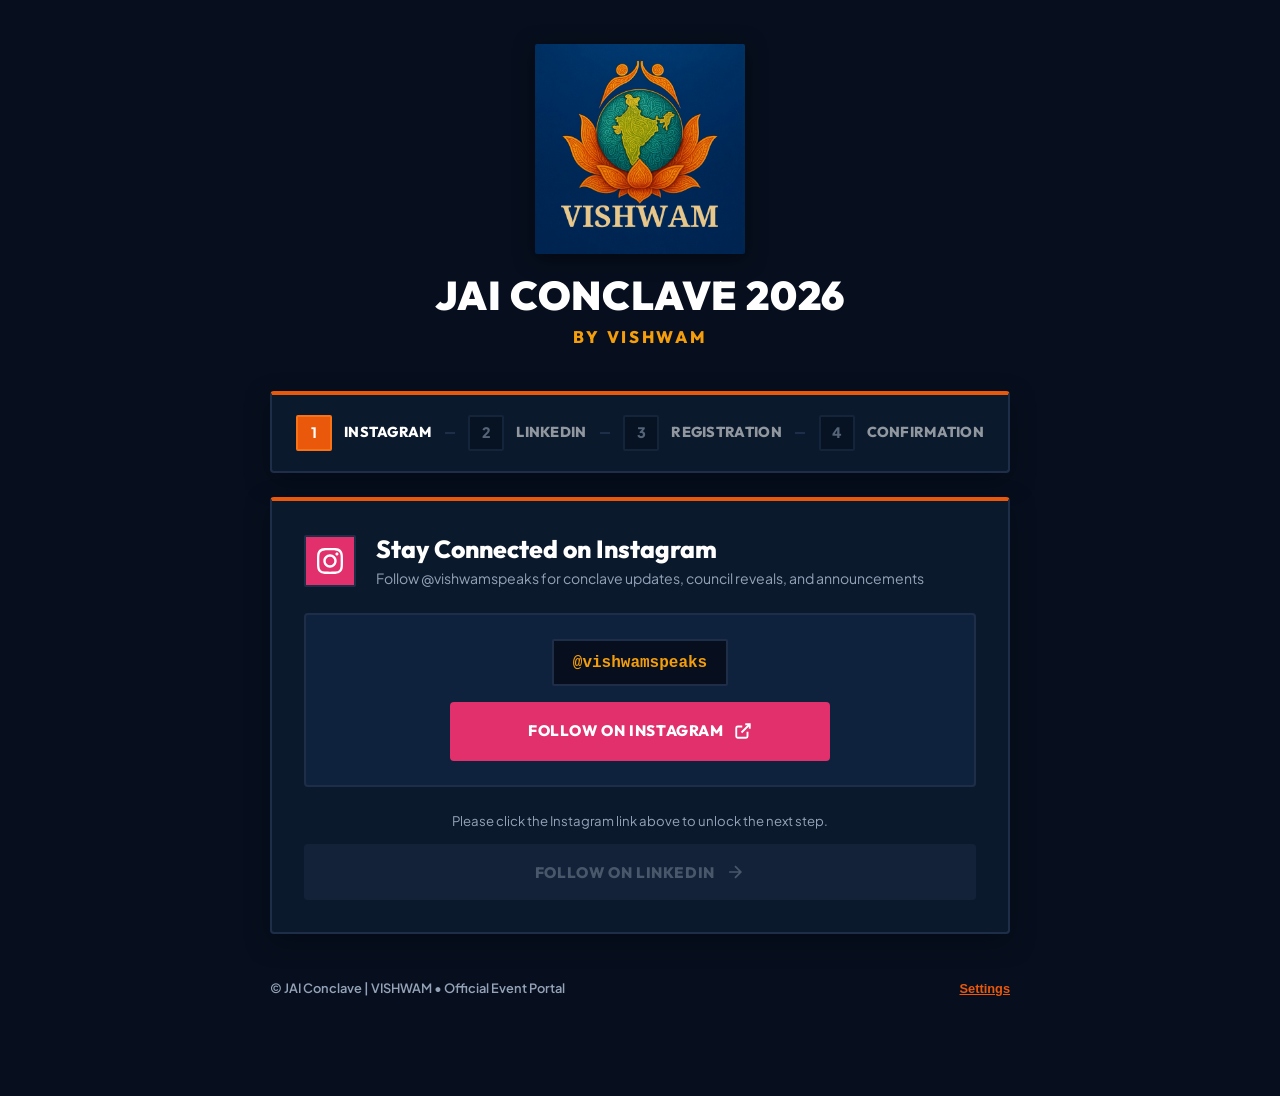
==== commit 64727a03: "fix: eliminate duplicate submissions, direct Drive folder upload, and add personalized thank you con" ====
--- a/index.html
+++ b/index.html
@@ -73,7 +73,7 @@
             <span class="step-number">4</span>
             <span class="step-check">✓</span>
           </div>
-          <span class="step-title">Payment</span>
+          <span class="step-title">Confirmation</span>
         </div>
 
       </div>
@@ -447,6 +447,15 @@
                 </div>
               </div>
 
+              <!-- Direct Google Drive Folder Link -->
+              <div class="drive-folder-pill">
+                <span>📁 Official Upload Folder:</span>
+                <a href="https://drive.google.com/drive/folders/1zsI2DV10KLTwGixUYlzkxJZQ3wkZSmpr" target="_blank" rel="noopener noreferrer" class="drive-folder-link">
+                  <span>Open Drive Folder</span>
+                  <svg viewBox="0 0 24 24" width="14" height="14" fill="none" stroke="currentColor" stroke-width="2.5"><path d="M18 13v6a2 2 0 0 1-2 2H5a2 2 0 0 1-2-2V8a2 2 0 0 1 2-2h6"></path><polyline points="15 3 21 3 21 9"></polyline><line x1="10" y1="14" x2="21" y2="3"></line></svg>
+                </a>
+              </div>
+
               <!-- Or Paste Cloud Link -->
               <div class="or-divider"><span>OR PASTE DRIVE / CLOUD LINK</span></div>
               <input type="url" id="id_document" name="id_document" class="form-control" placeholder="Google Drive, Imgur, or cloud URL (Optional)" />
@@ -480,7 +489,7 @@
 
           <button type="submit" class="btn-primary btn-submit" id="submitRegBtn">
             <span id="btnSpinner" class="loading-spinner" style="display:none;"></span>
-            <span id="btnText">PROCEED TO PAYMENT</span>
+            <span id="btnText">CONFIRM & VIEW DELEGATE PASS</span>
             <svg viewBox="0 0 24 24" width="20" height="20" fill="none" stroke="currentColor" stroke-width="2"><path d="M5 12h14M12 5l7 7-7 7"/></svg>
           </button>
         </div>
@@ -489,19 +498,20 @@
     </section>
 
     <!-- =================================================================== -->
-    <!-- PHASE 4: DEDICATED FINAL-STEP PAYMENT & VERIFICATION SCREEN -->
+    <!-- PHASE 4: PERSONALIZED THANK YOU & DESK VERIFICATION PORTAL -->
     <!-- =================================================================== -->
     <section class="glass-card phase-card" id="phase4Card" style="display:none;">
-      <div class="form-header">
-        <h2 class="card-title">Payment & Desk Verification</h2>
-        <p class="card-subtitle">Your registration has been recorded. Complete the payment below and present your Registration ID to the desk volunteer.</p>
+      <div class="thank-you-header">
+        <div class="thank-you-badge">🎉 REGISTRATION CONFIRMED</div>
+        <h2 class="card-title thank-you-title">Thank You, <span id="phase4ThankYouName">Delegate</span>!</h2>
+        <p class="card-subtitle">Your seat for <strong>JAI Conclave 2026</strong> has been recorded. Please complete your registration fee below and keep your Registration ID handy for desk check-in.</p>
       </div>
 
       <!-- REGISTRATION ID & DETAILS CARD -->
       <div class="reg-reference-card">
         <div class="reg-id-header">
           <div>
-            <div class="reg-id-caption">REGISTRATION ID</div>
+            <div class="reg-id-caption">YOUR REGISTRATION ID</div>
             <div class="reg-id-value" id="phase4RegId">JAI-26-0000</div>
           </div>
           <button type="button" class="btn-copy" id="btnCopyRegId">
@@ -545,7 +555,7 @@
           <span>PAY ₹2,500 VIA UPI APP</span>
           <svg viewBox="0 0 24 24" width="20" height="20" fill="none" stroke="currentColor" stroke-width="2.5"><path d="M18 13v6a2 2 0 0 1-2 2H5a2 2 0 0 1-2-2V8a2 2 0 0 1 2-2h6"></path><polyline points="15 3 21 3 21 9"></polyline><line x1="10" y1="14" x2="21" y2="3"></line></svg>
         </a>
-        <p class="upi-pay-help">Directly launches PhonePe, Google Pay, Paytm, or BHIM with amount and Registration ID reference pre-filled.</p>
+        <p class="upi-pay-help">Directly launches PhonePe, Google Pay, Paytm, or BHIM with amount and Registration ID pre-filled.</p>
       </div>
 
       <!-- ACTION 2: DYNAMIC UPI QR CODE -->
@@ -571,7 +581,7 @@
         <div class="desk-inst-title">Desk Verification Instructions</div>
         <ol class="desk-inst-list">
           <li>
-            <strong>Complete the payment:</strong> Pay ₹2,500 using the UPI button above or by scanning the QR code.
+            <strong>Complete payment:</strong> Pay ₹2,500 using the UPI button above or by scanning the QR code.
           </li>
           <li>
             <strong>Present at the registration desk:</strong> Show this screen displaying your <strong>Registration ID (<span id="instRegId">JAI-26-XXXX</span>)</strong> along with your UPI payment success screen to any of the 4 desk volunteers.
@@ -597,10 +607,23 @@
         </div>
       </details>
 
-      <div class="phase4-actions">
-        <button type="button" class="btn-secondary btn-full" id="btnRegisterNew">
-          <span>REGISTER ANOTHER PARTICIPANT</span>
-        </button>
+      <!-- SUPPORT & DESK CONTACT -->
+      <div class="delegate-support-box">
+        <div class="support-title">Need help with your registration or payment?</div>
+        <p class="support-text">Desk volunteers and event coordinators are available to assist you.</p>
+        <div class="support-actions">
+          <a href="https://wa.me/919119311122?text=Hello%20VISHWAM,%20I%20have%20registered%20for%20JAI%20Conclave%202026." target="_blank" rel="noopener noreferrer" class="btn-support-wa">
+            <svg viewBox="0 0 24 24" width="18" height="18" fill="currentColor"><path d="M12.031 6.172c-3.181 0-5.767 2.586-5.768 5.766-.001 1.298.38 2.27 1.019 3.287l-.582 2.128 2.182-.573c.978.58 1.911.928 3.145.929 3.178 0 5.767-2.587 5.768-5.766.001-3.187-2.575-5.77-5.764-5.771zm3.392 8.244c-.144.405-.837.774-1.17.824-.299.045-.677.063-1.092-.069-.252-.08-.575-.187-.988-.365-1.739-.751-2.874-2.502-2.961-2.617-.087-.116-.708-.94-.708-1.793s.448-1.273.607-1.446c.159-.173.346-.217.462-.217l.332.006c.106.005.249-.04.39.298.144.347.491 1.2.534 1.287.043.087.072.188.014.304-.058.116-.087.188-.173.289l-.26.304c-.087.086-.177.18-.076.354.101.174.449.741.964 1.201.662.591 1.221.774 1.394.86s.274.072.376-.043c.101-.116.433-.506.549-.68.116-.173.231-.145.39-.087s1.011.477 1.184.564.289.13.332.202c.045.072.045.419-.099.824z"/></svg>
+            <span>WhatsApp Support Desk (+91 9119311122)</span>
+          </a>
+          <a href="https://www.instagram.com/vishwamspeaks/" target="_blank" rel="noopener noreferrer" class="btn-support-insta">
+            <span>Instagram Community (@vishwamspeaks)</span>
+          </a>
+        </div>
+      </div>
+
+      <div class="re-register-link-wrap">
+        <button type="button" class="btn-text-link" id="btnRegisterNew">Need to edit details or submit again?</button>
       </div>
     </section>
 
--- a/style.css
+++ b/style.css
@@ -1652,12 +1652,150 @@
   white-space: nowrap;
 }
 
-.phase4-actions {
-  margin-top: 0.85rem;
-}
-
-.btn-full {
-  width: 100%;
+/* THANK YOU / CONFIRMATION HEADER */
+.thank-you-badge {
+  display: inline-block;
+  font-family: 'Outfit', sans-serif;
+  font-size: 0.72rem;
+  font-weight: 900;
+  letter-spacing: 0.12em;
+  color: var(--success-emerald);
+  background-color: rgba(16, 185, 129, 0.15);
+  border: 1px solid var(--success-emerald);
+  padding: 0.25rem 0.65rem;
+  border-radius: var(--radius-block-sm);
+  margin-bottom: 0.65rem;
+  text-transform: uppercase;
+}
+
+.thank-you-title {
+  color: var(--crisp-white);
+  font-size: 1.65rem;
+  line-height: 1.25;
+}
+
+/* DRIVE FOLDER PILL */
+.drive-folder-pill {
+  display: flex;
+  align-items: center;
+  justify-content: space-between;
+  flex-wrap: wrap;
+  gap: 0.5rem;
+  margin-top: 0.65rem;
+  padding: 0.55rem 0.85rem;
+  background-color: var(--midnight-base);
+  border: 1px dashed var(--border-input);
+  border-radius: var(--radius-block-sm);
+  font-size: 0.78rem;
+  color: var(--slate-body);
+}
+
+.drive-folder-link {
+  display: inline-flex;
+  align-items: center;
+  gap: 0.35rem;
+  color: var(--executive-gold);
+  font-weight: 800;
+  text-decoration: none;
+  font-size: 0.78rem;
+}
+
+.drive-folder-link:hover {
+  text-decoration: underline;
+}
+
+/* DELEGATE SUPPORT & COMMUNITY CARD */
+.delegate-support-box {
+  margin-top: 1.5rem;
+  padding: 1.25rem;
+  background-color: var(--midnight-base);
+  border: 2px solid var(--border-input);
+  border-radius: var(--radius-block-md);
+  text-align: center;
+}
+
+.support-title {
+  font-family: 'Outfit', sans-serif;
+  font-size: 0.92rem;
+  font-weight: 800;
+  color: var(--crisp-white);
+  margin-bottom: 0.35rem;
+}
+
+.support-text {
+  font-size: 0.8rem;
+  color: var(--slate-body);
+  margin-bottom: 0.95rem;
+  line-height: 1.45;
+}
+
+.support-actions {
+  display: flex;
+  flex-direction: column;
+  gap: 0.55rem;
+}
+
+.btn-support-wa {
+  display: inline-flex;
+  align-items: center;
+  justify-content: center;
+  gap: 0.5rem;
+  background-color: #25D366;
+  color: #000000;
+  font-family: 'Outfit', sans-serif;
+  font-weight: 800;
+  font-size: 0.85rem;
+  padding: 0.75rem 1rem;
+  border-radius: var(--radius-block-sm);
+  text-decoration: none;
+  transition: opacity var(--transition-fast);
+}
+
+.btn-support-wa:hover {
+  opacity: 0.92;
+}
+
+.btn-support-insta {
+  display: inline-flex;
+  align-items: center;
+  justify-content: center;
+  gap: 0.5rem;
+  background-color: var(--card-surface);
+  border: 1.5px solid var(--border-input);
+  color: var(--slate-body);
+  font-family: inherit;
+  font-weight: 700;
+  font-size: 0.8rem;
+  padding: 0.65rem 1rem;
+  border-radius: var(--radius-block-sm);
+  text-decoration: none;
+  transition: border-color var(--transition-fast), color var(--transition-fast);
+}
+
+.btn-support-insta:hover {
+  border-color: var(--lotus-orange);
+  color: var(--crisp-white);
+}
+
+.re-register-link-wrap {
+  margin-top: 1.25rem;
+  text-align: center;
+}
+
+.btn-text-link {
+  background: none;
+  border: none;
+  color: var(--muted-text);
+  font-size: 0.78rem;
+  font-weight: 600;
+  cursor: pointer;
+  text-decoration: underline;
+  text-underline-offset: 3px;
+  padding: 0.35rem 0.65rem;
+}
+
+.btn-text-link:hover {
+  color: var(--executive-gold);
 }
 
 /* FOOTER & MODAL */
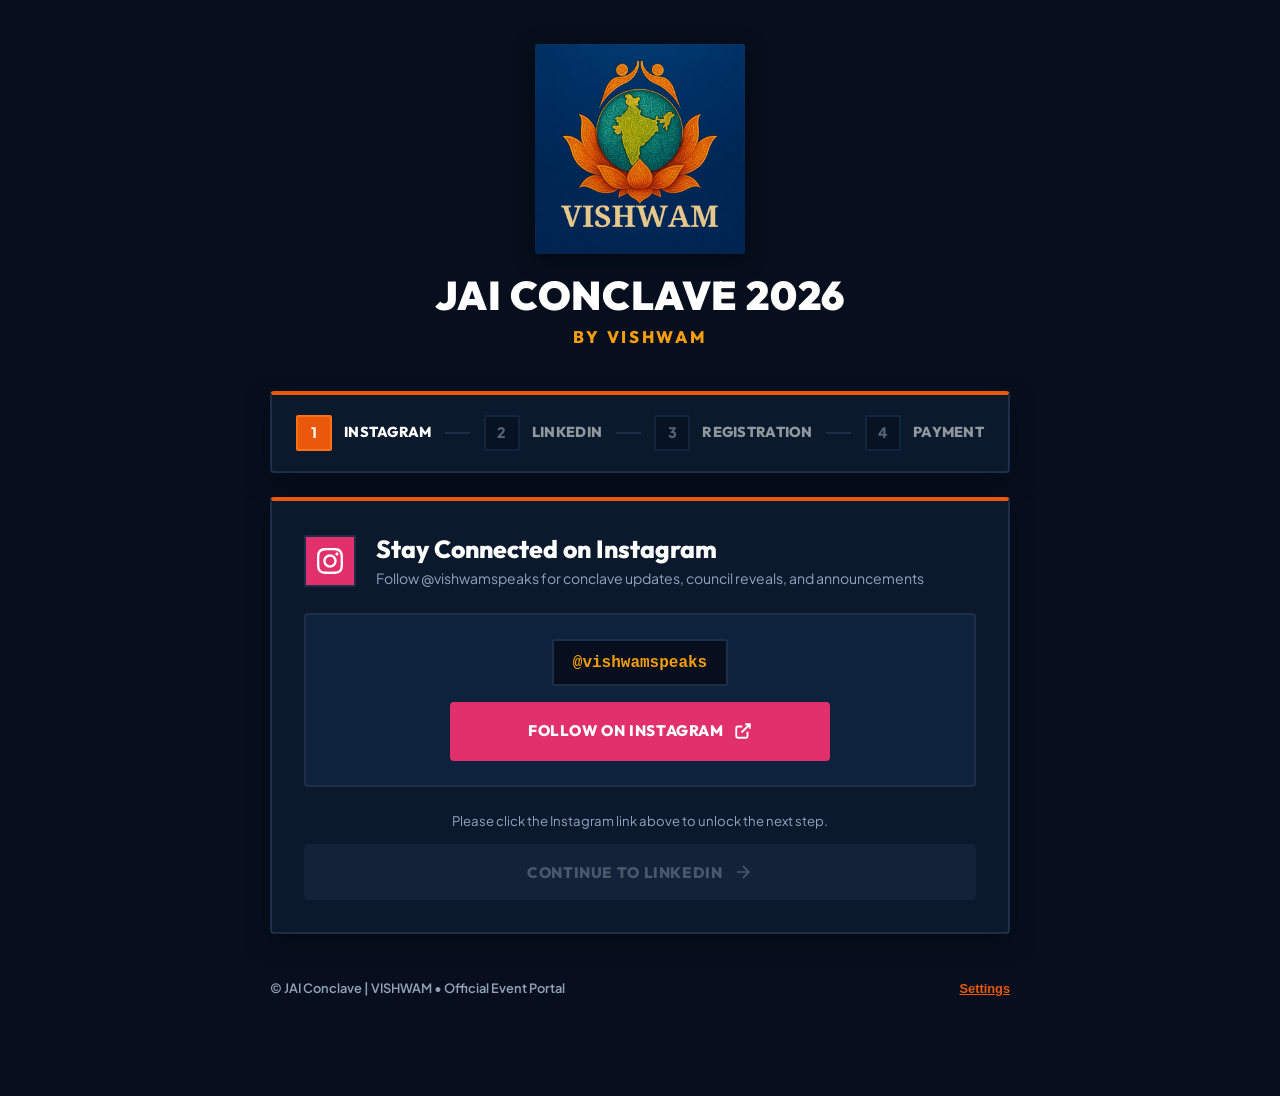
==== commit 055a5390: "fix(ux): separate dedicated payment step and post-payment thank you delegate pass, remove redundant " ====
--- a/index.html
+++ b/index.html
@@ -18,7 +18,7 @@
   <meta http-equiv="Expires" content="0" />
 
   <!-- CSS Stylesheet -->
-  <link rel="stylesheet" href="style.css?v=2026.jaiconclave.v8" />
+  <link rel="stylesheet" href="style.css?v=2026.jaiconclave.v9" />
 </head>
 
 <body>
@@ -73,7 +73,7 @@
             <span class="step-number">4</span>
             <span class="step-check">✓</span>
           </div>
-          <span class="step-title">Confirmation</span>
+          <span class="step-title">Payment</span>
         </div>
 
       </div>
@@ -109,7 +109,7 @@
       <div class="phase-footer">
         <p class="verification-note" id="instaLockNote">Please click the Instagram link above to unlock the next step.</p>
         <button type="button" class="btn-primary" id="btnNextPhase2" disabled>
-          <span id="btnNextPhase2Text">FOLLOW ON LINKEDIN</span>
+          <span id="btnNextPhase2Text">CONTINUE TO LINKEDIN</span>
           <svg viewBox="0 0 24 24" width="20" height="20" fill="none" stroke="currentColor" stroke-width="2"><path d="M5 12h14M12 5l7 7-7 7"/></svg>
         </button>
       </div>
@@ -164,7 +164,7 @@
       <div class="form-header">
         <h2 class="card-title">Participant Registration</h2>
         <p class="card-intro">
-          JAI Conclave 2026 is the flagship youth diplomacy and public policy forum organized by <strong>VISHWAM</strong>. It brings together students, young professionals, scholars, policymakers, and leaders across governance, diplomacy, economics, and contemporary issues.
+          JAI Conclave 2026 is the flagship youth diplomacy and public policy forum organized by <strong>VISHWAM</strong>, bringing together students, scholars, policymakers, and leaders across governance, diplomacy, economics, and contemporary issues.
         </p>
       </div>
 
@@ -401,7 +401,7 @@
         <!-- SECTION 4: REFERRAL & IDENTITY DOCUMENTATION -->
         <div class="form-section">
           <div class="section-title">
-            <span class="section-num">4</span>
+            <span class="section-num">3</span>
             <span>Referrals & Identity</span>
           </div>
 
@@ -447,15 +447,6 @@
                 </div>
               </div>
 
-              <!-- Direct Google Drive Folder Link -->
-              <div class="drive-folder-pill">
-                <span>📁 Official Upload Folder:</span>
-                <a href="https://drive.google.com/drive/folders/1zsI2DV10KLTwGixUYlzkxJZQ3wkZSmpr" target="_blank" rel="noopener noreferrer" class="drive-folder-link">
-                  <span>Open Drive Folder</span>
-                  <svg viewBox="0 0 24 24" width="14" height="14" fill="none" stroke="currentColor" stroke-width="2.5"><path d="M18 13v6a2 2 0 0 1-2 2H5a2 2 0 0 1-2-2V8a2 2 0 0 1 2-2h6"></path><polyline points="15 3 21 3 21 9"></polyline><line x1="10" y1="14" x2="21" y2="3"></line></svg>
-                </a>
-              </div>
-
               <!-- Or Paste Cloud Link -->
               <div class="or-divider"><span>OR PASTE DRIVE / CLOUD LINK</span></div>
               <input type="url" id="id_document" name="id_document" class="form-control" placeholder="Google Drive, Imgur, or cloud URL (Optional)" />
@@ -489,7 +480,7 @@
 
           <button type="submit" class="btn-primary btn-submit" id="submitRegBtn">
             <span id="btnSpinner" class="loading-spinner" style="display:none;"></span>
-            <span id="btnText">CONFIRM & VIEW DELEGATE PASS</span>
+            <span id="btnText">PROCEED TO PAYMENT</span>
             <svg viewBox="0 0 24 24" width="20" height="20" fill="none" stroke="currentColor" stroke-width="2"><path d="M5 12h14M12 5l7 7-7 7"/></svg>
           </button>
         </div>
@@ -498,13 +489,12 @@
     </section>
 
     <!-- =================================================================== -->
-    <!-- PHASE 4: PERSONALIZED THANK YOU & DESK VERIFICATION PORTAL -->
+    <!-- PHASE 4: DEDICATED PAYMENT SCREEN -->
     <!-- =================================================================== -->
     <section class="glass-card phase-card" id="phase4Card" style="display:none;">
-      <div class="thank-you-header">
-        <div class="thank-you-badge">🎉 REGISTRATION CONFIRMED</div>
-        <h2 class="card-title thank-you-title">Thank You, <span id="phase4ThankYouName">Delegate</span>!</h2>
-        <p class="card-subtitle">Your seat for <strong>JAI Conclave 2026</strong> has been recorded. Please complete your registration fee below and keep your Registration ID handy for desk check-in.</p>
+      <div class="form-header">
+        <h2 class="card-title">Registration Fee Payment</h2>
+        <p class="card-subtitle">Your registration has been recorded. Please complete the delegate fee of ₹2,500 using UPI below.</p>
       </div>
 
       <!-- REGISTRATION ID & DETAILS CARD -->
@@ -546,7 +536,7 @@
       <div class="fee-display-card">
         <div class="fee-amount-label">FINAL REGISTRATION FEE</div>
         <div class="fee-amount-value">₹2,500</div>
-        <div class="fee-amount-note">Includes access to selected track, keynote sessions, ancillary events, delegate kit & certificate</div>
+        <div class="fee-amount-note">Includes access to selected track, keynote sessions, cultural evenings, delegate kit & certificate</div>
       </div>
 
       <!-- ACTION 1: 1-TAP PAY VIA UPI DEEP LINK -->
@@ -567,13 +557,12 @@
         <!-- UPI ID COPY ROW -->
         <div class="upi-id-pill">
           <span class="upi-pill-label">UPI ID:</span>
-          <span class="upi-pill-value" id="displayUpiId">vishwam@upi</span>
+          <span class="upi-pill-value" id="displayUpiId">9928767135@upi</span>
           <button type="button" class="btn-copy-small" id="btnCopyUpiId">
             <span id="btnCopyUpiIdText">COPY</span>
           </button>
           <button type="button" class="btn-edit-upi" id="btnQuickEditUpi" title="Change UPI ID">EDIT</button>
         </div>
-        <p class="upi-id-note">Update with your active bank VPA in Settings to ensure scanning works seamlessly.</p>
       </div>
 
       <!-- DESK VERIFICATION INSTRUCTIONS -->
@@ -581,36 +570,114 @@
         <div class="desk-inst-title">Desk Verification Instructions</div>
         <ol class="desk-inst-list">
           <li>
-            <strong>Complete payment:</strong> Pay ₹2,500 using the UPI button above or by scanning the QR code.
+            <strong>1. Complete payment:</strong> Pay ₹2,500 using the UPI button above or by scanning the QR code.
           </li>
           <li>
-            <strong>Present at the registration desk:</strong> Show this screen displaying your <strong>Registration ID (<span id="instRegId">JAI-26-XXXX</span>)</strong> along with your UPI payment success screen to any of the 4 desk volunteers.
+            <strong>2. Confirm below:</strong> Enter your 12-digit UTR reference (if available) and click <em>"I Have Completed Payment"</em>.
           </li>
           <li>
-            <strong>Verification & kit collection:</strong> The volunteer will cross-verify the payment in the master Google Sheet, mark your status as verified, and issue your official conclave credential.
+            <strong>3. Collect badge:</strong> Present your Registration ID (<span id="instRegId">JAI-26-XXXX</span>) to any desk volunteer at the venue to receive your official delegate kit.
           </li>
         </ol>
       </div>
 
-      <!-- OPTIONAL UTR LOGGING ACCORDION -->
-      <details class="utr-accordion">
-        <summary class="utr-summary">Already paid? Add your UTR number (Optional)</summary>
-        <div class="utr-content">
-          <p class="utr-note">If you have completed the payment, you may optionally submit your 12-digit UPI transaction reference / UTR number for faster verification.</p>
-          <div class="utr-form-row">
-            <input type="text" id="phase4UtrInput" class="form-control" placeholder="12-digit UTR (e.g. 423589104812)" maxlength="24" />
-            <button type="button" class="btn-secondary" id="btnSaveUtr">
-              <span id="btnSaveUtrText">SAVE UTR</span>
-            </button>
-          </div>
-          <div id="utrUpdateStatus" class="field-help" style="margin-top:0.4rem;"></div>
-        </div>
-      </details>
-
-      <!-- SUPPORT & DESK CONTACT -->
+      <!-- UTR ENTRY & FINAL CONFIRMATION BUTTON -->
+      <div class="payment-confirm-box">
+        <div class="form-group" style="margin-bottom:1rem;">
+          <label class="form-label" for="phase4UtrInput">UPI Transaction Reference / UTR Number <span class="opt-badge">(Optional)</span></label>
+          <input type="text" id="phase4UtrInput" class="form-control" placeholder="12-digit UTR (e.g. 423589104812)" maxlength="24" />
+        </div>
+
+        <button type="button" class="btn-primary btn-confirm-payment" id="btnConfirmPayment">
+          <span>I HAVE COMPLETED PAYMENT</span>
+          <svg viewBox="0 0 24 24" width="20" height="20" fill="none" stroke="currentColor" stroke-width="2.5"><path d="M5 12h14M12 5l7 7-7 7"/></svg>
+        </button>
+        
+        <div id="utrUpdateStatus" class="field-help" style="margin-top:0.5rem; text-align:center;"></div>
+      </div>
+
+      <div class="form-action-bar" style="margin-top:1.25rem;">
+        <button type="button" class="btn-secondary" id="btnBackToForm">
+          <svg viewBox="0 0 24 24" width="18" height="18" fill="none" stroke="currentColor" stroke-width="2"><path d="M19 12H5M12 19l-7-7 7-7"/></svg>
+          <span>EDIT REGISTRATION</span>
+        </button>
+      </div>
+    </section>
+
+    <!-- =================================================================== -->
+    <!-- PHASE 5: DEDICATED THANK YOU & DIGITAL DELEGATE PASS -->
+    <!-- =================================================================== -->
+    <section class="glass-card phase-card thank-you-card" id="thankYouCard" style="display:none;">
+      <div class="thank-you-header">
+        <div class="thank-you-badge">🎉 REGISTRATION & PAYMENT SUBMITTED</div>
+        <h2 class="card-title thank-you-title">Thank You, <span id="thankYouName">Delegate</span>!</h2>
+        <p class="card-subtitle">We are excited to welcome you to <strong>JAI Conclave 2026</strong>. Your digital delegate receipt is generated below.</p>
+      </div>
+
+      <!-- OFFICIAL DIGITAL DELEGATE PASS -->
+      <div class="delegate-pass-card">
+        <div class="pass-top-bar">
+          <span class="pass-brand">JAI CONCLAVE 2026 • OFFICIAL PASS</span>
+          <span class="pass-badge-pill">DELEGATE</span>
+        </div>
+
+        <div class="pass-id-block">
+          <div class="pass-id-label">REGISTRATION ID</div>
+          <div class="pass-id-number" id="passRegId">JAI-26-0000</div>
+          <button type="button" class="btn-copy-small" id="btnCopyPassId">
+            <span id="btnCopyPassIdText">COPY ID</span>
+          </button>
+        </div>
+
+        <div class="pass-grid">
+          <div class="pass-grid-item">
+            <span class="pass-label">Participant Name</span>
+            <strong class="pass-val" id="passName">--</strong>
+          </div>
+          <div class="pass-grid-item">
+            <span class="pass-label">Contact Number</span>
+            <strong class="pass-val" id="passPhone">--</strong>
+          </div>
+          <div class="pass-grid-item">
+            <span class="pass-label">Participation Track</span>
+            <strong class="pass-val" id="passTrack">--</strong>
+          </div>
+          <div class="pass-grid-item">
+            <span class="pass-label">Registration Fee</span>
+            <strong class="pass-val gold-text">₹2,500 (Submitted)</strong>
+          </div>
+          <div class="pass-grid-item full-width" id="passUtrItem" style="display:none;">
+            <span class="pass-label">UTR Reference</span>
+            <strong class="pass-val" id="passUtrVal">--</strong>
+          </div>
+        </div>
+
+        <div class="pass-status-row">
+          <span class="status-indicator-dot"></span>
+          <span>Status: Submitted for Desk Verification</span>
+        </div>
+      </div>
+
+      <!-- DESK INSTRUCTIONS FOR VOLUNTEERS -->
+      <div class="desk-instructions-card" style="margin-top:1.25rem;">
+        <div class="desk-inst-title">What to Do Next (Desk Space Check-In)</div>
+        <ol class="desk-inst-list">
+          <li>
+            <strong>Keep this screen saved:</strong> Screenshot or keep this page bookmarked on your phone.
+          </li>
+          <li>
+            <strong>Present at venue desk:</strong> Show your <strong>Registration ID (<span id="passInstRegId">JAI-26-XXXX</span>)</strong> to any of the 4 volunteers at the conclave registration desk.
+          </li>
+          <li>
+            <strong>Collect kit & badge:</strong> The desk volunteer will verify your entry in the master Google Sheet and hand over your official delegate credential and welcome kit.
+          </li>
+        </ol>
+      </div>
+
+      <!-- SUPPORT & COMMUNITY LINKS -->
       <div class="delegate-support-box">
-        <div class="support-title">Need help with your registration or payment?</div>
-        <p class="support-text">Desk volunteers and event coordinators are available to assist you.</p>
+        <div class="support-title">Need Help or Have Questions?</div>
+        <p class="support-text">Our team is active and ready to help you with directions, accommodation, or queries.</p>
         <div class="support-actions">
           <a href="https://wa.me/919119311122?text=Hello%20VISHWAM,%20I%20have%20registered%20for%20JAI%20Conclave%202026." target="_blank" rel="noopener noreferrer" class="btn-support-wa">
             <svg viewBox="0 0 24 24" width="18" height="18" fill="currentColor"><path d="M12.031 6.172c-3.181 0-5.767 2.586-5.768 5.766-.001 1.298.38 2.27 1.019 3.287l-.582 2.128 2.182-.573c.978.58 1.911.928 3.145.929 3.178 0 5.767-2.587 5.768-5.766.001-3.187-2.575-5.77-5.764-5.771zm3.392 8.244c-.144.405-.837.774-1.17.824-.299.045-.677.063-1.092-.069-.252-.08-.575-.187-.988-.365-1.739-.751-2.874-2.502-2.961-2.617-.087-.116-.708-.94-.708-1.793s.448-1.273.607-1.446c.159-.173.346-.217.462-.217l.332.006c.106.005.249-.04.39.298.144.347.491 1.2.534 1.287.043.087.072.188.014.304-.058.116-.087.188-.173.289l-.26.304c-.087.086-.177.18-.076.354.101.174.449.741.964 1.201.662.591 1.221.774 1.394.86s.274.072.376-.043c.101-.116.433-.506.549-.68.116-.173.231-.145.39-.087s1.011.477 1.184.564.289.13.332.202c.045.072.045.419-.099.824z"/></svg>
@@ -623,7 +690,7 @@
       </div>
 
       <div class="re-register-link-wrap">
-        <button type="button" class="btn-text-link" id="btnRegisterNew">Need to edit details or submit again?</button>
+        <button type="button" class="btn-text-link" id="btnEditFromPass">Need to edit details or re-register?</button>
       </div>
     </section>
 
@@ -653,9 +720,9 @@
 
       <div class="form-group" style="margin-top:1rem;">
         <label class="form-label" for="upiIdInput">Recipient UPI ID (VPA)</label>
-        <input type="text" id="upiIdInput" class="form-control" placeholder="e.g. vishwamspeaks@upi" />
+        <input type="text" id="upiIdInput" class="form-control" placeholder="e.g. 9928767135@upi" />
         <small style="color:var(--text-muted); font-size:0.75rem; margin-top:4px; display:block;">
-          UPI ID embedded in the dynamic QR code and "Pay via UPI App" deep link.
+          UPI ID embedded in dynamic QR and payment link.
         </small>
       </div>
 
@@ -672,7 +739,7 @@
   <script src="qrcode.min.js"></script>
 
   <!-- FRONTEND LOGIC -->
-  <script src="app.js?v=2026.jaiconclave.v8"></script>
+  <script src="app.js?v=2026.jaiconclave.v9"></script>
 </body>
 
 </html>
--- a/style.css
+++ b/style.css
@@ -1607,52 +1607,45 @@
   color: var(--crisp-white);
 }
 
-/* OPTIONAL UTR ACCORDION */
-.utr-accordion {
+/* PAYMENT CONFIRMATION ACTION BOX */
+.payment-confirm-box {
   background-color: var(--card-surface);
   border: 2px solid var(--border-input);
   border-radius: var(--radius-block-md);
-  padding: 0.85rem 1.15rem;
-  margin-bottom: 1.25rem;
-}
-
-.utr-summary {
-  font-size: 0.875rem;
-  font-weight: 700;
-  color: var(--executive-gold);
-  cursor: pointer;
-  outline: none;
-  user-select: none;
-}
-
-.utr-content {
-  margin-top: 0.85rem;
-  padding-top: 0.85rem;
-  border-top: 2px dashed var(--border-input);
-}
-
-.utr-note {
-  font-size: 0.78rem;
-  color: var(--muted-text);
-  margin-bottom: 0.65rem;
-  line-height: 1.45;
-}
-
-.utr-form-row {
-  display: flex;
-  gap: 0.65rem;
-}
-
-.utr-form-row .form-control {
-  flex: 1;
-}
-
-.utr-form-row .btn-secondary {
-  flex: 0 0 auto;
-  white-space: nowrap;
-}
-
-/* THANK YOU / CONFIRMATION HEADER */
+  padding: 1.25rem;
+  margin-top: 1.25rem;
+  margin-bottom: 0.85rem;
+}
+
+.btn-confirm-payment {
+  background-color: var(--success-emerald) !important;
+  border-color: #059669 !important;
+  color: #FFFFFF !important;
+  font-family: 'Outfit', sans-serif;
+  font-size: 1.02rem;
+  font-weight: 900;
+  letter-spacing: 0.04em;
+  padding: 1.1rem 1.5rem;
+  min-height: 54px;
+}
+
+.btn-confirm-payment:hover {
+  background-color: #059669 !important;
+  transform: translateY(-1px);
+}
+
+/* ==============================================================================
+   PHASE 5: DEDICATED THANK YOU & OFFICIAL DIGITAL DELEGATE PASS
+   ============================================================================== */
+.thank-you-card {
+  border-top: 4px solid var(--success-emerald);
+}
+
+.thank-you-header {
+  text-align: center;
+  margin-bottom: 1.5rem;
+}
+
 .thank-you-badge {
   display: inline-block;
   font-family: 'Outfit', sans-serif;
@@ -1661,8 +1654,8 @@
   letter-spacing: 0.12em;
   color: var(--success-emerald);
   background-color: rgba(16, 185, 129, 0.15);
-  border: 1px solid var(--success-emerald);
-  padding: 0.25rem 0.65rem;
+  border: 1.5px solid var(--success-emerald);
+  padding: 0.3rem 0.85rem;
   border-radius: var(--radius-block-sm);
   margin-bottom: 0.65rem;
   text-transform: uppercase;
@@ -1670,38 +1663,133 @@
 
 .thank-you-title {
   color: var(--crisp-white);
-  font-size: 1.65rem;
+  font-size: 1.85rem;
   line-height: 1.25;
 }
 
-/* DRIVE FOLDER PILL */
-.drive-folder-pill {
-  display: flex;
-  align-items: center;
+/* OFFICIAL DIGITAL DELEGATE PASS CARD */
+.delegate-pass-card {
+  background-color: var(--card-surface);
+  border: 2px solid var(--executive-gold);
+  border-top: 4px solid var(--executive-gold);
+  border-radius: var(--radius-block-md);
+  padding: 1.5rem;
+  margin-top: 1.25rem;
+  box-shadow: var(--shadow-block);
+}
+
+.pass-top-bar {
+  display: flex;
   justify-content: space-between;
-  flex-wrap: wrap;
+  align-items: center;
+  padding-bottom: 0.85rem;
+  border-bottom: 1.5px dashed var(--border-input);
+  margin-bottom: 1.15rem;
+}
+
+.pass-brand {
+  font-family: 'Outfit', sans-serif;
+  font-size: 0.75rem;
+  font-weight: 900;
+  letter-spacing: 0.1em;
+  color: var(--executive-gold);
+  text-transform: uppercase;
+}
+
+.pass-badge-pill {
+  font-size: 0.7rem;
+  font-weight: 900;
+  padding: 0.2rem 0.65rem;
+  background-color: var(--lotus-orange);
+  color: #FFFFFF;
+  border-radius: var(--radius-block-sm);
+  letter-spacing: 0.08em;
+}
+
+.pass-id-block {
+  text-align: center;
+  background-color: var(--midnight-base);
+  border: 2px solid var(--border-input);
+  border-radius: var(--radius-block-sm);
+  padding: 1.15rem 1rem;
+  margin-bottom: 1.25rem;
+  display: flex;
+  flex-direction: column;
+  align-items: center;
+  gap: 0.35rem;
+}
+
+.pass-id-label {
+  font-size: 0.7rem;
+  font-weight: 800;
+  letter-spacing: 0.14em;
+  color: var(--muted-text);
+  text-transform: uppercase;
+}
+
+.pass-id-number {
+  font-family: 'Outfit', sans-serif;
+  font-size: 2.25rem;
+  font-weight: 900;
+  color: var(--crisp-white);
+  letter-spacing: 0.06em;
+  line-height: 1.1;
+}
+
+.pass-grid {
+  display: grid;
+  grid-template-columns: repeat(2, 1fr);
+  gap: 0.85rem;
+  margin-bottom: 1.25rem;
+}
+
+.pass-grid-item {
+  display: flex;
+  flex-direction: column;
+  gap: 0.2rem;
+  background-color: var(--midnight-base);
+  padding: 0.75rem 0.85rem;
+  border-radius: var(--radius-block-sm);
+  border: 1px solid var(--border-input);
+}
+
+.pass-grid-item.full-width {
+  grid-column: span 2;
+}
+
+.pass-label {
+  font-size: 0.7rem;
+  font-weight: 700;
+  color: var(--muted-text);
+  text-transform: uppercase;
+  letter-spacing: 0.05em;
+}
+
+.pass-val {
+  font-size: 0.925rem;
+  color: var(--crisp-white);
+}
+
+.pass-status-row {
+  display: flex;
+  align-items: center;
+  justify-content: center;
   gap: 0.5rem;
-  margin-top: 0.65rem;
-  padding: 0.55rem 0.85rem;
-  background-color: var(--midnight-base);
-  border: 1px dashed var(--border-input);
-  border-radius: var(--radius-block-sm);
-  font-size: 0.78rem;
-  color: var(--slate-body);
-}
-
-.drive-folder-link {
-  display: inline-flex;
-  align-items: center;
-  gap: 0.35rem;
-  color: var(--executive-gold);
-  font-weight: 800;
-  text-decoration: none;
-  font-size: 0.78rem;
-}
-
-.drive-folder-link:hover {
-  text-decoration: underline;
+  padding: 0.65rem 0.85rem;
+  background-color: rgba(16, 185, 129, 0.15);
+  border: 1.5px solid var(--success-emerald);
+  border-radius: var(--radius-block-sm);
+  font-size: 0.8rem;
+  font-weight: 800;
+  color: var(--success-emerald);
+  letter-spacing: 0.04em;
+}
+
+.status-indicator-dot {
+  width: 8px;
+  height: 8px;
+  background-color: var(--success-emerald);
+  border-radius: var(--radius-block-sm);
 }
 
 /* DELEGATE SUPPORT & COMMUNITY CARD */
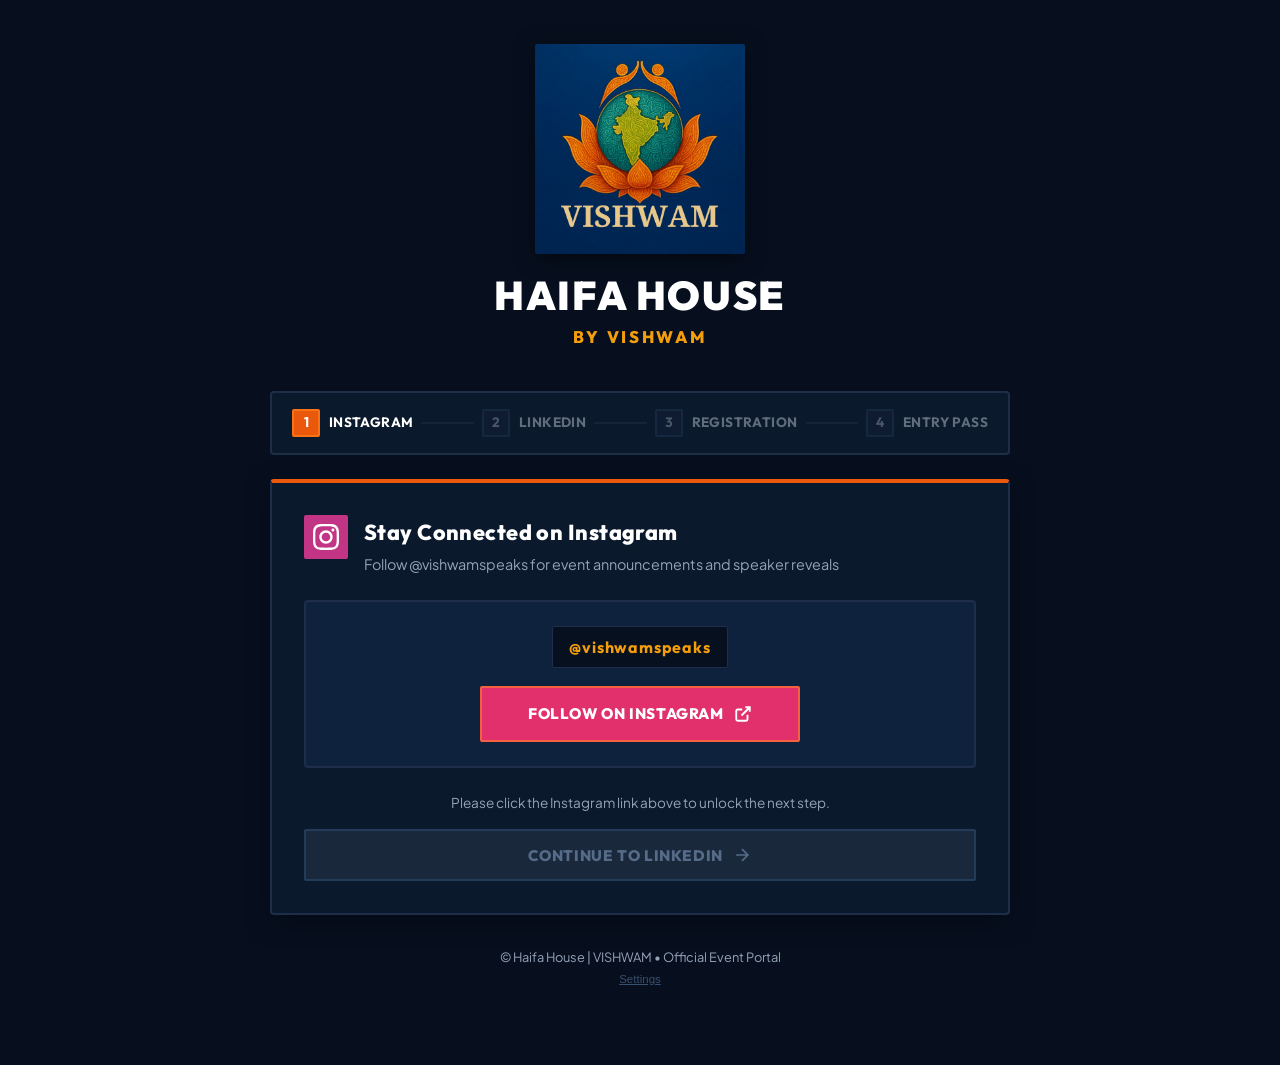
==== commit 015e5b1f: "Implement Haifa House 4-step registration portal with instant digital pass" ====
--- a/index.html
+++ b/index.html
@@ -4,8 +4,8 @@
 <head>
   <meta charset="UTF-8" />
   <meta name="viewport" content="width=device-width, initial-scale=1.0" />
-  <title>JAI Conclave 2026 | VISHWAM Registration Portal</title>
-  <meta name="description" content="Official Registration Portal for JAI Conclave 2026 by VISHWAM." />
+  <title>Haifa House | VISHWAM Official Registration</title>
+  <meta name="description" content="Official Registration Portal for Haifa House by VISHWAM." />
 
   <!-- Google Fonts for Modern Aesthetics -->
   <link rel="preconnect" href="https://fonts.googleapis.com">
@@ -18,7 +18,7 @@
   <meta http-equiv="Expires" content="0" />
 
   <!-- CSS Stylesheet -->
-  <link rel="stylesheet" href="style.css?v=2026.jaiconclave.v9" />
+  <link rel="stylesheet" href="style.css?v=2026.haifa.v1" />
 </head>
 
 <body>
@@ -30,7 +30,7 @@
       <div class="logo-wrapper">
         <img src="Vishwam logo.png" alt="VISHWAM Logo" class="brand-logo" />
       </div>
-      <h1 class="app-title" id="appHeaderTitle">JAI CONCLAVE 2026</h1>
+      <h1 class="app-title" id="appHeaderTitle">HAIFA HOUSE</h1>
       <div class="header-org">BY VISHWAM</div>
     </header>
 
@@ -73,7 +73,7 @@
             <span class="step-number">4</span>
             <span class="step-check">✓</span>
           </div>
-          <span class="step-title">Payment</span>
+          <span class="step-title">Entry Pass</span>
         </div>
 
       </div>
@@ -91,7 +91,7 @@
         </div>
         <div>
           <h2 class="card-title">Stay Connected on Instagram</h2>
-          <p class="card-subtitle">Follow @vishwamspeaks for conclave updates, council reveals, and announcements</p>
+          <p class="card-subtitle">Follow @vishwamspeaks for event announcements and speaker reveals</p>
         </div>
       </div>
 
@@ -158,13 +158,13 @@
     </section>
 
     <!-- =================================================================== -->
-    <!-- PHASE 3: EVENT REGISTRATION FORM -->
+    <!-- PHASE 3: HAIFA HOUSE REGISTRATION FORM -->
     <!-- =================================================================== -->
     <section class="glass-card phase-card" id="phase3Card" style="display:none;">
       <div class="form-header">
-        <h2 class="card-title">Participant Registration</h2>
+        <h2 class="card-title">Haifa House Registration</h2>
         <p class="card-intro">
-          JAI Conclave 2026 is the flagship youth diplomacy and public policy forum organized by <strong>VISHWAM</strong>, bringing together students, scholars, policymakers, and leaders across governance, diplomacy, economics, and contemporary issues.
+          Fill in your details below to register for the <strong>Haifa House</strong> forum organized by VISHWAM. Admission is free upon registration.
         </p>
       </div>
 
@@ -174,20 +174,14 @@
         <div class="form-section">
           <div class="section-title">
             <span class="section-num">1</span>
-            <span>Participant Information</span>
+            <span>Participant Details</span>
           </div>
 
           <div class="form-grid">
             <!-- Full Name -->
             <div class="form-group full-width">
               <label class="form-label" for="full_name">Full Name <span class="req">*</span></label>
-              <input type="text" id="full_name" name="full_name" class="form-control" placeholder="Full name as required on certificates" required />
-            </div>
-
-            <!-- Email Address -->
-            <div class="form-group">
-              <label class="form-label" for="email_address">Email Address <span class="req">*</span></label>
-              <input type="email" id="email_address" name="email_address" class="form-control" placeholder="e.g. rahul@example.com" required />
+              <input type="text" id="full_name" name="full_name" class="form-control" placeholder="Enter your full name" required />
             </div>
 
             <!-- Contact Number -->
@@ -196,7 +190,13 @@
                 <span>Contact Number (WhatsApp) <span class="req">*</span></span>
                 <span class="phone-indicator" id="phoneIndicator"></span>
               </label>
-              <input type="tel" id="contact_number" name="contact_number" class="form-control" placeholder="10-digit phone number" maxlength="10" inputmode="numeric" required />
+              <input type="tel" id="contact_number" name="contact_number" class="form-control" placeholder="10-digit mobile number" maxlength="10" inputmode="numeric" required />
+            </div>
+
+            <!-- Email Address -->
+            <div class="form-group">
+              <label class="form-label" for="email_address">Email Address <span class="req">*</span></label>
+              <input type="email" id="email_address" name="email_address" class="form-control" placeholder="e.g. name@example.com" required />
             </div>
 
             <!-- Gender -->
@@ -214,16 +214,26 @@
             <!-- Age -->
             <div class="form-group">
               <label class="form-label" for="age">Age <span class="req">*</span></label>
-              <input type="number" id="age" name="age" class="form-control" placeholder="e.g. 20" min="12" max="99" required />
-            </div>
-
-            <!-- College / University -->
+              <input type="number" id="age" name="age" class="form-control" placeholder="e.g. 20" min="10" max="99" required />
+            </div>
+          </div>
+        </div>
+
+        <!-- SECTION 2: ACADEMIC & LOCATION DETAILS -->
+        <div class="form-section">
+          <div class="section-title">
+            <span class="section-num">2</span>
+            <span>Institution & Address</span>
+          </div>
+
+          <div class="form-grid">
+            <!-- College / University / School -->
             <div class="form-group full-width">
               <label class="form-label" for="college_university">College / University / School Name <span class="req">*</span></label>
               <input type="text" id="college_university" name="college_university" class="form-control" placeholder="e.g. University Name / School Name" required />
             </div>
 
-            <!-- College Year / Class -->
+            <!-- Year / Class -->
             <div class="form-group">
               <label class="form-label" for="current_college_year_or_class">Current Year / Class <span class="req">*</span></label>
               <select id="current_college_year_or_class" name="current_college_year_or_class" class="form-control" required>
@@ -233,7 +243,8 @@
                 <option value="3rd Year">3rd Year (Undergraduate)</option>
                 <option value="4th Year">4th Year (Undergraduate)</option>
                 <option value="Postgraduate">Postgraduate / Masters</option>
-                <option value="School Student (Class 11-12)">School Student (Class 11-12)</option>
+                <option value="School Student">School Student</option>
+                <option value="Working Professional">Working Professional</option>
                 <option value="Other">Other</option>
               </select>
             </div>
@@ -243,176 +254,24 @@
               <label class="form-label" for="city_state">City & State <span class="req">*</span></label>
               <input type="text" id="city_state" name="city_state" class="form-control" placeholder="e.g. New Delhi, Delhi" required />
             </div>
-
-            <!-- Accommodation Required -->
-            <div class="form-group full-width">
-              <label class="form-label" for="accommodation_required">Do you require accommodation during the event? <span class="req">*</span></label>
-              <select id="accommodation_required" name="accommodation_required" class="form-control" required>
-                <option value="No" selected>No - I will arrange my own staying</option>
-                <option value="Yes">Yes - Accommodation required (Stay assistance)</option>
-              </select>
-              <small class="field-help">Accommodation facilities are available for participants travelling from outside. If Yes, contact 9119311122 for details.</small>
-            </div>
-          </div>
-        </div>
-
-        <!-- SECTION 2: PARTICIPATION TRACK SELECTION -->
-        <div class="form-section">
-          <div class="section-title">
-            <span class="section-num">2</span>
-            <span>Participation Track</span>
-          </div>
-
-          <label class="form-label" style="margin-bottom:0.75rem;">Select Participation Track <span class="req">*</span></label>
-
-          <div class="track-selector-grid">
-            <!-- Track 1: Thematic Councils -->
-            <label class="track-card active" id="trackCardCouncil">
-              <input type="radio" name="participation_type" value="Thematic Councils" checked required />
-              <div class="track-info">
-                <div class="track-title">Thematic Councils</div>
-              </div>
-            </label>
-
-            <!-- Track 2: Art Orbit -->
-            <label class="track-card" id="trackCardArt">
-              <input type="radio" name="participation_type" value="Art Orbit" />
-              <div class="track-info">
-                <div class="track-title">Art Orbit</div>
-              </div>
-            </label>
-
-            <!-- Track 3: MINT -->
-            <label class="track-card" id="trackCardWorkshop">
-              <input type="radio" name="participation_type" value="MINT" />
-              <div class="track-info">
-                <div class="track-title">MINT</div>
-              </div>
-            </label>
-          </div>
-
-          <!-- DYNAMIC CONTEXTUAL TRACK BRIEF -->
-          <div class="track-brief-card council-active" id="trackBriefCard">
-            <div class="track-brief-badge" id="trackBriefBadge">Thematic Councils</div>
-            <p class="track-brief-text" id="trackBriefText">
-              Structured discussions, debates, negotiations, and policy-oriented deliberations through thematic councils. Intended for participants interested in public policy, international relations, governance, law, diplomacy, and debate.
-            </p>
-          </div>
-        </div>
-
-        <!-- SECTION 3: DYNAMIC DEDICATED TRACK FIELDS -->
-
-        <!-- SEGMENT A: COUNCILS FIELDS -->
-        <div class="form-section segment-box" id="segmentCouncil">
-          <div class="section-title segment-title">
-            <span class="segment-badge">COUNCILS</span>
-          </div>
-
-          <div class="form-grid" style="margin-top:0.75rem;">
-            <!-- Prior MUN Experience -->
-            <div class="form-group full-width">
-              <label class="form-label" for="prior_mun_experience">Prior Model United Nations (MUN) experience <span class="req">*</span></label>
-              <select id="prior_mun_experience" name="prior_mun_experience" class="form-control">
-                <option value="First Timer (0 MUNs)" selected>First Timer (0 MUNs)</option>
-                <option value="1 - 3 MUNs">1 - 3 MUNs</option>
-                <option value="4 - 8 MUNs">4 - 8 MUNs</option>
-                <option value="9+ MUNs (Veteran)">9+ MUNs (Veteran)</option>
-              </select>
-            </div>
-
-            <!-- Preferred Council -->
-            <div class="form-group full-width">
-              <label class="form-label" for="preferred_council">Select preferred Council <span class="req">*</span></label>
-              <select id="preferred_council" name="preferred_council" class="form-control">
-                <option value="1. Council for Peace and Security" selected>1. Council for Peace and Security</option>
-                <option value="2. Council for Climate and Planetary Resilience">2. Council for Climate and Planetary Resilience</option>
-                <option value="3. Council for Digital Ethics and Innovation">3. Council for Digital Ethics and Innovation</option>
-                <option value="4. Council for Human Dignity">4. Council for Human Dignity</option>
-                <option value="5. Next Gen Council">5. Next Gen Council</option>
-                <option value="6. Council for Global Governance">6. Council for Global Governance</option>
-                <option value="7. Council for Health and Wellbeing">7. Council for Health and Wellbeing</option>
-                <option value="8. Council for Economic Justice">8. Council for Economic Justice</option>
-                <option value="9. Council for Education and Culture">9. Council for Education and Culture</option>
-                <option value="10. Council of Nation - Builders">10. Council of Nation - Builders</option>
-                <option value="11. Council of History">11. Council of History</option>
-                <option value="12. Press X (journalists, photographers, cartoonists)">12. Press X (journalists, photographers, cartoonists)</option>
-                <option value="13. 'राजनीति'">13. 'राजनीति'</option>
-              </select>
-            </div>
-
-            <!-- Participation Mode -->
-            <div class="form-group full-width">
-              <label class="form-label" for="participation_mode">Participation Mode <span class="req">*</span></label>
-              <select id="participation_mode" name="participation_mode" class="form-control">
-                <option value="Delegate (Offline)" selected>Delegate (Offline Mode)</option>
-                <option value="Delegate (Online)">Delegate (Online Virtual Mode)</option>
-                <option value="Executive Board Applicant">Executive Board Applicant</option>
-                <option value="Observer">Observer</option>
-              </select>
-            </div>
-          </div>
-        </div>
-
-        <!-- SEGMENT B: ART ORBIT FIELDS -->
-        <div class="form-section segment-box" id="segmentArt" style="display:none;">
-          <div class="section-title segment-title">
-            <span class="segment-badge art-badge">ART ORBIT</span>
-          </div>
-
-          <div class="form-grid" style="margin-top:0.75rem;">
-            <div class="form-group full-width">
-              <label class="form-label" for="art_specifications">Preferred mode of participation <span class="req">*</span></label>
-              <select id="art_specifications" name="art_specifications" class="form-control">
-                <option value="Exhibit Artwork" selected>Exhibit Artwork (Painting / Sketching / Digital / Photo)</option>
-                <option value="Live Workshop">Present a Live Workshop</option>
-                <option value="Both Exhibit & Workshop">Both Exhibit Artwork & Present Live Workshop</option>
-              </select>
-            </div>
-          </div>
-        </div>
-
-        <!-- SEGMENT C: MINT FIELDS -->
-        <div class="form-section segment-box" id="segmentWorkshop" style="display:none;">
-          <div class="section-title segment-title">
-            <span class="segment-badge venture-badge">MINT</span>
-          </div>
-
-          <div class="form-grid" style="margin-top:0.75rem;">
-            <!-- Venture Name -->
-            <div class="form-group">
-              <label class="form-label" for="venture_name">Project / Startup Name <span class="req">*</span></label>
-              <input type="text" id="venture_name" name="venture_name" class="form-control" placeholder="Project or startup name" />
-            </div>
-
-            <!-- Founder or Team Name -->
-            <div class="form-group">
-              <label class="form-label" for="founder_or_team_name">Founder(s) or Team Name <span class="req">*</span></label>
-              <input type="text" id="founder_or_team_name" name="founder_or_team_name" class="form-control" placeholder="Founder & team member names" />
-            </div>
-
-            <!-- Venture Overview -->
-            <div class="form-group full-width">
-              <label class="form-label" for="venture_overview">Brief Overview <span class="req">*</span></label>
-              <textarea id="venture_overview" name="venture_overview" class="form-control" rows="3" placeholder="Brief description of product, idea, or presentation"></textarea>
-            </div>
-          </div>
-        </div>
-
-        <!-- SECTION 4: REFERRAL & IDENTITY DOCUMENTATION -->
+          </div>
+        </div>
+
+        <!-- SECTION 3: REFERRAL INFORMATION -->
         <div class="form-section">
           <div class="section-title">
             <span class="section-num">3</span>
-            <span>Referrals & Identity</span>
+            <span>Referrals (Optional)</span>
           </div>
 
           <div class="form-grid">
             <!-- Referral Source -->
             <div class="form-group">
-              <label class="form-label" for="referral_source">How did you hear about JAI Conclave? <span class="req">*</span></label>
-              <select id="referral_source" name="referral_source" class="form-control" required>
+              <label class="form-label" for="referral_source">How did you hear about Haifa House?</label>
+              <select id="referral_source" name="referral_source" class="form-control">
                 <option value="Instagram" selected>Instagram (@vishwamspeaks)</option>
                 <option value="LinkedIn">LinkedIn</option>
-                <option value="Campus Ambassador">Campus Ambassador / Shakti Member</option>
+                <option value="Campus Ambassador">Campus Ambassador</option>
                 <option value="Friend / Classmate">Friend / Classmate</option>
                 <option value="WhatsApp Group">WhatsApp Group</option>
                 <option value="College Notice">College Notice / Poster</option>
@@ -422,52 +281,9 @@
 
             <!-- Shakti Referral Code -->
             <div class="form-group">
-              <label class="form-label" for="shakti_referral_code">ShaktiCode / Referral Code (If Referred)</label>
+              <label class="form-label" for="shakti_referral_code">Referral Code / ShaktiCode <span class="opt-badge">(Optional)</span></label>
               <input type="text" id="shakti_referral_code" name="shakti_referral_code" class="form-control" placeholder="Optional referral code" />
             </div>
-
-            <!-- ID Document (Gallery / Camera / Drive Link - 100% Optional) -->
-            <div class="form-group full-width">
-              <label class="form-label">ID Document (College ID / Govt ID) <span class="opt-badge">(Optional)</span></label>
-              
-              <!-- Direct File Drop / Gallery Selection Box -->
-              <div class="file-dropzone" id="fileDropzone">
-                <input type="file" id="id_file_upload" accept="image/*,application/pdf" style="display:none;" />
-                <div class="dropzone-idle" id="dropzoneIdle">
-                  <svg viewBox="0 0 24 24" width="26" height="26" fill="none" stroke="currentColor" stroke-width="2"><path d="M21 15v4a2 2 0 0 1-2 2H5a2 2 0 0 1-2-2v-4"></path><polyline points="17 8 12 3 7 8"></polyline><line x1="12" y1="3" x2="12" y2="15"></line></svg>
-                  <div class="dropzone-prompt">Choose from Gallery / Camera / Files</div>
-                  <div class="dropzone-hint">Supports JPG, PNG, PDF (Max 5MB)</div>
-                </div>
-                <div class="file-selected-bar" id="fileSelectedBar" style="display:none;">
-                  <div class="file-info-group">
-                    <img id="filePreviewThumb" class="file-preview-thumb" alt="Preview" style="display:none;" />
-                    <span class="file-selected-name" id="fileSelectedName">document.jpg</span>
-                  </div>
-                  <button type="button" class="btn-clear-file" id="btnClearFile" title="Remove file">✕</button>
-                </div>
-              </div>
-
-              <!-- Or Paste Cloud Link -->
-              <div class="or-divider"><span>OR PASTE DRIVE / CLOUD LINK</span></div>
-              <input type="url" id="id_document" name="id_document" class="form-control" placeholder="Google Drive, Imgur, or cloud URL (Optional)" />
-              <small class="field-help">Entirely optional. Physical ID can also be shown directly to desk volunteers.</small>
-            </div>
-          </div>
-        </div>
-
-        <!-- CULTURAL & CONCLAVE BRIEF -->
-        <div class="human-conclave-note">
-          <div class="conclave-note-title">Special Cultural Evenings Included:</div>
-          <div class="cultural-mini-grid">
-            <div class="cultural-mini-item">
-              <strong class="gold-text">SHABRI:</strong> A civilizational and cultural evening focused on devotion, inclusion, and cultural continuity.
-            </div>
-            <div class="cultural-mini-item">
-              <strong class="gold-text">FoE Mic:</strong> An open-mic platform for emerging youth voices featuring poetry, spoken word, storytelling, and creative expression.
-            </div>
-          </div>
-          <div class="conclave-arch-text">
-            Organized by VISHWAM — A 3-day immersive experience combining policy discussions, youth participation, entrepreneurship, arts, culture, and creative expression.
           </div>
         </div>
 
@@ -480,7 +296,7 @@
 
           <button type="submit" class="btn-primary btn-submit" id="submitRegBtn">
             <span id="btnSpinner" class="loading-spinner" style="display:none;"></span>
-            <span id="btnText">PROCEED TO PAYMENT</span>
+            <span id="btnText">CONFIRM & GET FREE ENTRY PASS</span>
             <svg viewBox="0 0 24 24" width="20" height="20" fill="none" stroke="currentColor" stroke-width="2"><path d="M5 12h14M12 5l7 7-7 7"/></svg>
           </button>
         </div>
@@ -489,141 +305,25 @@
     </section>
 
     <!-- =================================================================== -->
-    <!-- PHASE 4: DEDICATED PAYMENT SCREEN -->
-    <!-- =================================================================== -->
-    <section class="glass-card phase-card" id="phase4Card" style="display:none;">
-      <div class="form-header">
-        <h2 class="card-title">Registration Fee Payment</h2>
-        <p class="card-subtitle">Your registration has been recorded. Please complete the delegate fee of ₹2,500 using UPI below.</p>
-      </div>
-
-      <!-- REGISTRATION ID & DETAILS CARD -->
-      <div class="reg-reference-card">
-        <div class="reg-id-header">
-          <div>
-            <div class="reg-id-caption">YOUR REGISTRATION ID</div>
-            <div class="reg-id-value" id="phase4RegId">JAI-26-0000</div>
-          </div>
-          <button type="button" class="btn-copy" id="btnCopyRegId">
-            <svg viewBox="0 0 24 24" width="16" height="16" fill="none" stroke="currentColor" stroke-width="2"><rect x="9" y="9" width="13" height="13" rx="2" ry="2"></rect><path d="M5 15H4a2 2 0 0 1-2-2V4a2 2 0 0 1 2-2h9a2 2 0 0 1 2 2v1"></path></svg>
-            <span id="btnCopyRegIdText">COPY ID</span>
-          </button>
-        </div>
-
-        <div class="reg-meta-row">
-          <div class="reg-meta-item">
-            <span class="meta-label">Participant:</span>
-            <strong id="phase4Name">--</strong>
-          </div>
-          <div class="reg-meta-item">
-            <span class="meta-label">Phone:</span>
-            <strong id="phase4Phone">--</strong>
-          </div>
-          <div class="reg-meta-item">
-            <span class="meta-label">Track:</span>
-            <strong id="phase4Track">--</strong>
-          </div>
-        </div>
-
-        <!-- PAYMENT STATUS PILL -->
-        <div class="payment-status-banner pending" id="paymentStatusBanner">
-          <span class="status-dot"></span>
-          <span class="status-label">STATUS: PAYMENT PENDING (DESK VERIFICATION REQUIRED)</span>
-        </div>
-      </div>
-
-      <!-- FEE CALLOUT -->
-      <div class="fee-display-card">
-        <div class="fee-amount-label">FINAL REGISTRATION FEE</div>
-        <div class="fee-amount-value">₹2,500</div>
-        <div class="fee-amount-note">Includes access to selected track, keynote sessions, cultural evenings, delegate kit & certificate</div>
-      </div>
-
-      <!-- ACTION 1: 1-TAP PAY VIA UPI DEEP LINK -->
-      <div class="payment-action-primary">
-        <a href="#" id="btnUpiDeepLink" class="btn-primary btn-upi-pay">
-          <span>PAY ₹2,500 VIA UPI APP</span>
-          <svg viewBox="0 0 24 24" width="20" height="20" fill="none" stroke="currentColor" stroke-width="2.5"><path d="M18 13v6a2 2 0 0 1-2 2H5a2 2 0 0 1-2-2V8a2 2 0 0 1 2-2h6"></path><polyline points="15 3 21 3 21 9"></polyline><line x1="10" y1="14" x2="21" y2="3"></line></svg>
-        </a>
-        <p class="upi-pay-help">Directly launches PhonePe, Google Pay, Paytm, or BHIM with amount and Registration ID pre-filled.</p>
-      </div>
-
-      <!-- ACTION 2: DYNAMIC UPI QR CODE -->
-      <div class="qr-presentation-card">
-        <div class="qr-heading">Or Scan QR from Another Device</div>
-        <div class="dynamic-qr-box" id="dynamicQrContainer"></div>
-        <div class="qr-caption">Scan with any UPI application</div>
-
-        <!-- UPI ID COPY ROW -->
-        <div class="upi-id-pill">
-          <span class="upi-pill-label">UPI ID:</span>
-          <span class="upi-pill-value" id="displayUpiId">9928767135@upi</span>
-          <button type="button" class="btn-copy-small" id="btnCopyUpiId">
-            <span id="btnCopyUpiIdText">COPY</span>
-          </button>
-          <button type="button" class="btn-edit-upi" id="btnQuickEditUpi" title="Change UPI ID">EDIT</button>
-        </div>
-      </div>
-
-      <!-- DESK VERIFICATION INSTRUCTIONS -->
-      <div class="desk-instructions-card">
-        <div class="desk-inst-title">Desk Verification Instructions</div>
-        <ol class="desk-inst-list">
-          <li>
-            <strong>1. Complete payment:</strong> Pay ₹2,500 using the UPI button above or by scanning the QR code.
-          </li>
-          <li>
-            <strong>2. Confirm below:</strong> Enter your 12-digit UTR reference (if available) and click <em>"I Have Completed Payment"</em>.
-          </li>
-          <li>
-            <strong>3. Collect badge:</strong> Present your Registration ID (<span id="instRegId">JAI-26-XXXX</span>) to any desk volunteer at the venue to receive your official delegate kit.
-          </li>
-        </ol>
-      </div>
-
-      <!-- UTR ENTRY & FINAL CONFIRMATION BUTTON -->
-      <div class="payment-confirm-box">
-        <div class="form-group" style="margin-bottom:1rem;">
-          <label class="form-label" for="phase4UtrInput">UPI Transaction Reference / UTR Number <span class="opt-badge">(Optional)</span></label>
-          <input type="text" id="phase4UtrInput" class="form-control" placeholder="12-digit UTR (e.g. 423589104812)" maxlength="24" />
-        </div>
-
-        <button type="button" class="btn-primary btn-confirm-payment" id="btnConfirmPayment">
-          <span>I HAVE COMPLETED PAYMENT</span>
-          <svg viewBox="0 0 24 24" width="20" height="20" fill="none" stroke="currentColor" stroke-width="2.5"><path d="M5 12h14M12 5l7 7-7 7"/></svg>
-        </button>
-        
-        <div id="utrUpdateStatus" class="field-help" style="margin-top:0.5rem; text-align:center;"></div>
-      </div>
-
-      <div class="form-action-bar" style="margin-top:1.25rem;">
-        <button type="button" class="btn-secondary" id="btnBackToForm">
-          <svg viewBox="0 0 24 24" width="18" height="18" fill="none" stroke="currentColor" stroke-width="2"><path d="M19 12H5M12 19l-7-7 7-7"/></svg>
-          <span>EDIT REGISTRATION</span>
-        </button>
-      </div>
-    </section>
-
-    <!-- =================================================================== -->
-    <!-- PHASE 5: DEDICATED THANK YOU & DIGITAL DELEGATE PASS -->
-    <!-- =================================================================== -->
-    <section class="glass-card phase-card thank-you-card" id="thankYouCard" style="display:none;">
+    <!-- PHASE 4: DIGITAL ENTRY PASS & CONFIRMATION -->
+    <!-- =================================================================== -->
+    <section class="glass-card phase-card thank-you-card" id="phase4Card" style="display:none;">
       <div class="thank-you-header">
-        <div class="thank-you-badge">🎉 REGISTRATION & PAYMENT SUBMITTED</div>
-        <h2 class="card-title thank-you-title">Thank You, <span id="thankYouName">Delegate</span>!</h2>
-        <p class="card-subtitle">We are excited to welcome you to <strong>JAI Conclave 2026</strong>. Your digital delegate receipt is generated below.</p>
-      </div>
-
-      <!-- OFFICIAL DIGITAL DELEGATE PASS -->
+        <div class="thank-you-badge">🎉 REGISTRATION CONFIRMED</div>
+        <h2 class="card-title thank-you-title">Welcome, <span id="passHeaderName">Delegate</span>!</h2>
+        <p class="card-subtitle">Your seat for <strong>Haifa House</strong> has been reserved. Your official digital entry pass is generated below.</p>
+      </div>
+
+      <!-- OFFICIAL DIGITAL ENTRY PASS CARD -->
       <div class="delegate-pass-card">
         <div class="pass-top-bar">
-          <span class="pass-brand">JAI CONCLAVE 2026 • OFFICIAL PASS</span>
-          <span class="pass-badge-pill">DELEGATE</span>
+          <span class="pass-brand">HAIFA HOUSE • VISHWAM</span>
+          <span class="pass-badge-pill">FREE ENTRY PASS</span>
         </div>
 
         <div class="pass-id-block">
           <div class="pass-id-label">REGISTRATION ID</div>
-          <div class="pass-id-number" id="passRegId">JAI-26-0000</div>
+          <div class="pass-id-number" id="passRegId">HAIFA-26-0000</div>
           <button type="button" class="btn-copy-small" id="btnCopyPassId">
             <span id="btnCopyPassIdText">COPY ID</span>
           </button>
@@ -639,49 +339,45 @@
             <strong class="pass-val" id="passPhone">--</strong>
           </div>
           <div class="pass-grid-item">
-            <span class="pass-label">Participation Track</span>
-            <strong class="pass-val" id="passTrack">--</strong>
+            <span class="pass-label">Institution</span>
+            <strong class="pass-val" id="passCollege">--</strong>
           </div>
           <div class="pass-grid-item">
-            <span class="pass-label">Registration Fee</span>
-            <strong class="pass-val gold-text">₹2,500 (Submitted)</strong>
-          </div>
-          <div class="pass-grid-item full-width" id="passUtrItem" style="display:none;">
-            <span class="pass-label">UTR Reference</span>
-            <strong class="pass-val" id="passUtrVal">--</strong>
+            <span class="pass-label">City & State</span>
+            <strong class="pass-val" id="passCity">--</strong>
           </div>
         </div>
 
         <div class="pass-status-row">
           <span class="status-indicator-dot"></span>
-          <span>Status: Submitted for Desk Verification</span>
-        </div>
-      </div>
-
-      <!-- DESK INSTRUCTIONS FOR VOLUNTEERS -->
+          <span>Status: Confirmed • Present at Venue Entrance</span>
+        </div>
+      </div>
+
+      <!-- VENUE ENTRY INSTRUCTIONS -->
       <div class="desk-instructions-card" style="margin-top:1.25rem;">
-        <div class="desk-inst-title">What to Do Next (Desk Space Check-In)</div>
+        <div class="desk-inst-title">Venue Entry Instructions</div>
         <ol class="desk-inst-list">
           <li>
-            <strong>Keep this screen saved:</strong> Screenshot or keep this page bookmarked on your phone.
+            <strong>Keep this pass ready:</strong> Take a screenshot or keep this page bookmarked on your smartphone.
           </li>
           <li>
-            <strong>Present at venue desk:</strong> Show your <strong>Registration ID (<span id="passInstRegId">JAI-26-XXXX</span>)</strong> to any of the 4 volunteers at the conclave registration desk.
+            <strong>Present at entry:</strong> Show your <strong>Registration ID (<span id="passInstRegId">HAIFA-26-XXXX</span>)</strong> to our volunteers at the Haifa House entrance desk.
           </li>
           <li>
-            <strong>Collect kit & badge:</strong> The desk volunteer will verify your entry in the master Google Sheet and hand over your official delegate credential and welcome kit.
+            <strong>Entry badge:</strong> Volunteers will cross-verify your Registration ID on the master sheet and grant immediate access.
           </li>
         </ol>
       </div>
 
       <!-- SUPPORT & COMMUNITY LINKS -->
       <div class="delegate-support-box">
-        <div class="support-title">Need Help or Have Questions?</div>
-        <p class="support-text">Our team is active and ready to help you with directions, accommodation, or queries.</p>
+        <div class="support-title">Need Assistance or Have Questions?</div>
+        <p class="support-text">Our coordination team is available to assist you with event details and queries.</p>
         <div class="support-actions">
-          <a href="https://wa.me/919119311122?text=Hello%20VISHWAM,%20I%20have%20registered%20for%20JAI%20Conclave%202026." target="_blank" rel="noopener noreferrer" class="btn-support-wa">
+          <a href="https://wa.me/919119311122?text=Hello%20VISHWAM,%20I%20have%20registered%20for%20Haifa%20House." target="_blank" rel="noopener noreferrer" class="btn-support-wa">
             <svg viewBox="0 0 24 24" width="18" height="18" fill="currentColor"><path d="M12.031 6.172c-3.181 0-5.767 2.586-5.768 5.766-.001 1.298.38 2.27 1.019 3.287l-.582 2.128 2.182-.573c.978.58 1.911.928 3.145.929 3.178 0 5.767-2.587 5.768-5.766.001-3.187-2.575-5.77-5.764-5.771zm3.392 8.244c-.144.405-.837.774-1.17.824-.299.045-.677.063-1.092-.069-.252-.08-.575-.187-.988-.365-1.739-.751-2.874-2.502-2.961-2.617-.087-.116-.708-.94-.708-1.793s.448-1.273.607-1.446c.159-.173.346-.217.462-.217l.332.006c.106.005.249-.04.39.298.144.347.491 1.2.534 1.287.043.087.072.188.014.304-.058.116-.087.188-.173.289l-.26.304c-.087.086-.177.18-.076.354.101.174.449.741.964 1.201.662.591 1.221.774 1.394.86s.274.072.376-.043c.101-.116.433-.506.549-.68.116-.173.231-.145.39-.087s1.011.477 1.184.564.289.13.332.202c.045.072.045.419-.099.824z"/></svg>
-            <span>WhatsApp Support Desk (+91 9119311122)</span>
+            <span>WhatsApp Support (+91 9119311122)</span>
           </a>
           <a href="https://www.instagram.com/vishwamspeaks/" target="_blank" rel="noopener noreferrer" class="btn-support-insta">
             <span>Instagram Community (@vishwamspeaks)</span>
@@ -690,13 +386,13 @@
       </div>
 
       <div class="re-register-link-wrap">
-        <button type="button" class="btn-text-link" id="btnEditFromPass">Need to edit details or re-register?</button>
+        <button type="button" class="btn-text-link" id="btnEditFromPass">Need to edit your details?</button>
       </div>
     </section>
 
     <!-- MINIMAL FOOTER -->
     <footer class="app-footer" id="appFooter">
-      <p>© JAI Conclave | VISHWAM • Official Event Portal</p>
+      <p>© Haifa House | VISHWAM • Official Event Portal</p>
       <button type="button" class="api-config-trigger" id="apiConfigTrigger">Settings</button>
     </footer>
 
@@ -714,15 +410,7 @@
         <label class="form-label" for="apiUrlInput">Google Apps Script Web App URL</label>
         <input type="url" id="apiUrlInput" class="form-control" placeholder="https://script.google.com/macros/s/.../exec" />
         <small style="color:var(--text-muted); font-size:0.75rem; margin-top:4px; display:block;">
-          Google Apps Script Web App deployment URL.
-        </small>
-      </div>
-
-      <div class="form-group" style="margin-top:1rem;">
-        <label class="form-label" for="upiIdInput">Recipient UPI ID (VPA)</label>
-        <input type="text" id="upiIdInput" class="form-control" placeholder="e.g. 9928767135@upi" />
-        <small style="color:var(--text-muted); font-size:0.75rem; margin-top:4px; display:block;">
-          UPI ID embedded in dynamic QR and payment link.
+          Google Apps Script Web App deployment URL for sheet synchronization.
         </small>
       </div>
 
@@ -735,11 +423,8 @@
   <!-- INVISIBLE IFRAME FALLBACK -->
   <iframe name="hidden_iframe" id="hidden_iframe" style="display:none;"></iframe>
 
-  <!-- LOCAL QR CODE GENERATOR (OFFLINE-READY) -->
-  <script src="qrcode.min.js"></script>
-
   <!-- FRONTEND LOGIC -->
-  <script src="app.js?v=2026.jaiconclave.v9"></script>
+  <script src="app.js?v=2026.haifa.v1"></script>
 </body>
 
 </html>
--- a/style.css
+++ b/style.css
@@ -1,7 +1,7 @@
 /* ==============================================================================
-   JAI CONCLAVE 2026 | VISHWAM - OFFICIAL BRAND DESIGN SYSTEM
+   HAIFA HOUSE | VISHWAM - OFFICIAL BRAND DESIGN SYSTEM
    ==============================================================================
-   VISHWAM Brand Color Palette (Blocky & Gradient-Free):
+   VISHWAM Brand Color Palette (Solid, Blocky & Zero Gradients):
    - Deep Royal Navy (Primary):      #0B192C
    - Midnight Obsidian (Dark Base):   #070F1E
    - Lotus Orange (Primary Accent):   #EA580C
@@ -12,6 +12,7 @@
    - Crisp White:                     #FFFFFF
    - Soft Section Slate:              #F8FAFC
    - Card Surface:                    #0F223D
+   - Card Surface Elevated:           #132A4A
    - Slate Body Text:                 #CBD5E1
    - Muted Subtitle Text:             #94A3B8
    - Success Emerald:                 #10B981
@@ -91,7 +92,7 @@
   gap: 1.5rem;
 }
 
-/* BLOCKY GLASS CARD */
+/* BLOCKY CARD */
 .glass-card {
   background-color: var(--bg-card);
   border: 2px solid var(--border-input);
@@ -130,7 +131,7 @@
   font-family: 'Outfit', sans-serif;
   font-size: 2.5rem;
   font-weight: 900;
-  letter-spacing: 0.02em;
+  letter-spacing: 0.04em;
   color: var(--crisp-white);
   text-transform: uppercase;
   line-height: 1.15;
@@ -145,41 +146,18 @@
   margin-top: 0.35rem;
 }
 
-.btn-briefing {
-  display: inline-flex;
-  align-items: center;
-  gap: 0.45rem;
-  margin-top: 0.85rem;
-  padding: 0.45rem 1rem;
-  background-color: var(--card-surface);
-  border: 1.5px solid var(--border-input);
-  color: var(--executive-gold);
-  border-radius: var(--radius-block-sm);
-  font-family: 'Outfit', sans-serif;
-  font-size: 0.78rem;
-  font-weight: 800;
-  letter-spacing: 0.08em;
-  cursor: pointer;
-  transition: all var(--transition-fast);
-}
-
-.btn-briefing:hover {
-  background-color: var(--card-surface-elevated);
-  border-color: var(--lotus-orange);
-  color: #FFFFFF;
-}
-
-/* BLOCKY 4-PHASE STEPPER BAR */
+/* ==============================================================================
+   4-STEP STEPPER BAR
+   ============================================================================== */
 .stepper-container {
-  padding: 1.25rem 1.5rem;
-  background-color: var(--navy-primary);
+  width: 100%;
+}
+
+.stepper-bar {
+  background-color: var(--bg-card);
   border: 2px solid var(--border-input);
-  border-top: 4px solid var(--lotus-orange);
-  box-shadow: var(--shadow-block);
-  border-radius: var(--radius-block-lg);
-}
-
-.stepper-bar {
+  border-radius: var(--radius-block-md);
+  padding: 1rem 1.25rem;
   display: flex;
   align-items: center;
   justify-content: space-between;
@@ -188,15 +166,9 @@
 .step-item {
   display: flex;
   align-items: center;
-  gap: 0.75rem;
-  opacity: 0.55;
+  gap: 0.55rem;
+  opacity: 0.45;
   transition: opacity var(--transition-fast);
-  cursor: pointer;
-  user-select: none;
-}
-
-.step-item:hover {
-  opacity: 0.85;
 }
 
 .step-item.active {
@@ -204,36 +176,39 @@
 }
 
 .step-item.completed {
-  opacity: 0.95;
-}
-
-/* Square / Blocky Step Icon */
+  opacity: 0.9;
+}
+
 .step-circle {
-  width: 36px;
-  height: 36px;
-  border-radius: var(--radius-block-sm);
-  background-color: var(--midnight-base);
-  border: 2px solid var(--border-input);
+  width: 28px;
+  height: 28px;
+  border-radius: var(--radius-block-sm);
+  background-color: #122137;
+  border: 2px solid #243B5A;
+  color: var(--text-secondary);
+  font-family: 'Outfit', sans-serif;
+  font-size: 0.85rem;
+  font-weight: 700;
   display: flex;
   align-items: center;
   justify-content: center;
-  font-weight: 800;
-  font-size: 0.9rem;
-  color: var(--muted-text);
   position: relative;
 }
 
 .step-check {
   display: none;
-  font-size: 0.95rem;
-  font-weight: 900;
-}
-
-/* Completed Step (Solid Success Emerald) */
+}
+
+.step-item.active .step-circle {
+  background-color: var(--lotus-orange);
+  border-color: var(--orange-glow);
+  color: var(--crisp-white);
+}
+
 .step-item.completed .step-circle {
   background-color: var(--success-emerald);
   border-color: var(--success-emerald);
-  color: #FFFFFF;
+  color: var(--crisp-white);
 }
 
 .step-item.completed .step-number {
@@ -241,1715 +216,691 @@
 }
 
 .step-item.completed .step-check {
-  display: inline;
-}
-
-/* Active Step (Solid Lotus Orange) */
-.step-item.active .step-circle {
-  background-color: var(--lotus-orange);
-  border-color: var(--orange-glow);
-  color: #FFFFFF;
-}
-
-.step-label {
-  display: flex;
-  flex-direction: column;
+  display: inline-block;
+  font-size: 0.85rem;
+  font-weight: 800;
 }
 
 .step-title {
   font-family: 'Outfit', sans-serif;
-  font-weight: 800;
-  font-size: 0.9rem;
-  color: var(--crisp-white);
-  letter-spacing: 0.02em;
+  font-size: 0.85rem;
+  font-weight: 700;
+  color: var(--slate-body);
+  letter-spacing: 0.03em;
   text-transform: uppercase;
+}
+
+.step-item.active .step-title {
+  color: var(--crisp-white);
 }
 
 .step-divider {
   flex: 1;
   height: 2px;
-  background-color: var(--border-input);
-  margin: 0 0.85rem;
-}
-
-.step-divider.completed {
+  background-color: var(--border-subtle);
+  margin: 0 0.5rem;
+}
+
+.step-divider.active {
   background-color: var(--success-emerald);
 }
 
-/* PHASE CARD GENERAL */
+/* ==============================================================================
+   PHASE 1 & 2: SOCIAL CONNECT CARDS
+   ============================================================================== */
 .phase-card {
-  animation: phaseEnter 0.25s ease-out;
-}
-
-@keyframes phaseEnter {
-  from {
-    opacity: 0;
-    transform: translateY(8px);
-  }
-  to {
-    opacity: 1;
-    transform: translateY(0);
-  }
-}
-
-.card-badge {
-  display: inline-block;
-  font-size: 0.7rem;
-  font-weight: 800;
-  letter-spacing: 0.1em;
-  padding: 0.25rem 0.65rem;
-  border-radius: var(--radius-block-sm);
-  margin-bottom: 1.15rem;
-  text-transform: uppercase;
-}
-
-.briefing-badge {
-  background-color: rgba(234, 88, 12, 0.2);
-  color: var(--lotus-orange);
-  border: 1px solid var(--lotus-orange);
-}
-
-.instagram-badge {
-  background-color: rgba(234, 88, 12, 0.2);
-  color: var(--lotus-orange);
-  border: 1px solid var(--lotus-orange);
-}
-
-.linkedin-badge {
-  background-color: rgba(13, 148, 136, 0.2);
-  color: var(--globe-teal);
-  border: 1px solid var(--globe-teal);
-}
-
-.registration-badge {
-  background-color: rgba(245, 158, 11, 0.2);
-  color: var(--executive-gold);
-  border: 1px solid var(--executive-gold);
-}
-
-.payment-badge {
-  background-color: rgba(16, 185, 129, 0.2);
-  color: var(--success-emerald);
-  border: 1px solid var(--success-emerald);
-}
-
-/* FIRST-HAND CONCLAVE BRIEFING & TRACKS (PHASE 1) */
-.briefing-firsthand-card {
-  border: 2px solid var(--border-input);
-  border-top: 4px solid var(--lotus-orange);
-  background-color: var(--navy-primary);
-  box-shadow: var(--shadow-block);
-}
-
-.briefing-hero {
-  padding-bottom: 1.25rem;
-  border-bottom: 1.5px solid var(--border-input);
-  margin-bottom: 1.5rem;
-}
-
-.briefing-org-tag {
-  font-family: 'Outfit', sans-serif;
-  font-size: 0.8rem;
-  font-weight: 800;
-  color: var(--executive-gold);
-  letter-spacing: 0.1em;
-  margin-top: 0.4rem;
-  margin-bottom: 0.85rem;
-  text-transform: uppercase;
-}
-
-.briefing-lead {
-  font-size: 0.95rem;
-  line-height: 1.65;
+  display: flex;
+  flex-direction: column;
+  gap: 1.5rem;
+}
+
+.social-header {
+  display: flex;
+  align-items: flex-start;
+  gap: 1rem;
+}
+
+.social-icon {
+  width: 44px;
+  height: 44px;
+  border-radius: var(--radius-block-sm);
+  display: flex;
+  align-items: center;
+  justify-content: center;
+  flex-shrink: 0;
+  color: var(--crisp-white);
+}
+
+.instagram-icon {
+  background-color: #C13584;
+}
+
+.linkedin-icon {
+  background-color: #0A66C2;
+}
+
+.card-title {
+  font-family: 'Outfit', sans-serif;
+  font-size: 1.35rem;
+  font-weight: 800;
+  color: var(--crisp-white);
+  letter-spacing: 0.02em;
+}
+
+.card-subtitle {
+  font-size: 0.9rem;
+  color: var(--muted-text);
+  margin-top: 0.25rem;
+}
+
+.card-intro {
+  font-size: 0.92rem;
   color: var(--slate-body);
-}
-
-.briefing-section-head {
-  display: flex;
-  flex-direction: column;
-  gap: 0.35rem;
-  margin-bottom: 1.15rem;
-}
-
-.section-badge-pill {
-  font-family: 'Outfit', sans-serif;
-  font-size: 0.72rem;
-  font-weight: 900;
-  letter-spacing: 0.12em;
-  color: var(--lotus-orange);
-  text-transform: uppercase;
-}
-
-.briefing-section-title {
-  font-family: 'Outfit', sans-serif;
-  font-size: 1.35rem;
-  font-weight: 800;
-  color: var(--crisp-white);
-  line-height: 1.3;
-}
-
-.firsthand-tracks-grid {
-  display: flex;
-  flex-direction: column;
-  gap: 1.15rem;
-  margin-bottom: 1.75rem;
-}
-
-.firsthand-track-card {
-  background-color: var(--midnight-base);
+  margin-top: 0.35rem;
+  line-height: 1.5;
+}
+
+.social-action-box {
+  background-color: var(--bg-card-surface);
   border: 2px solid var(--border-input);
   border-radius: var(--radius-block-md);
-  padding: 1.25rem;
-  display: flex;
-  flex-direction: column;
+  padding: 1.5rem;
+  display: flex;
+  flex-direction: column;
+  align-items: center;
+  gap: 1.15rem;
+  text-align: center;
+}
+
+.handle-pill {
+  background-color: #06101E;
+  border: 1px solid var(--border-input);
+  padding: 0.4rem 1rem;
+  border-radius: var(--radius-block-sm);
+}
+
+.handle-text {
+  font-family: 'Outfit', sans-serif;
+  font-size: 1rem;
+  font-weight: 700;
+  color: var(--executive-gold);
+  letter-spacing: 0.05em;
+}
+
+.btn-social {
+  display: inline-flex;
+  align-items: center;
+  justify-content: center;
   gap: 0.65rem;
-  transition: border-color var(--transition-fast);
-}
-
-.firsthand-track-card:hover {
-  border-color: var(--border-hover);
-}
-
-.track-card-top {
-  display: flex;
-  align-items: center;
-  justify-content: space-between;
-}
-
-.track-number-badge {
-  font-family: 'Outfit', sans-serif;
-  font-size: 0.75rem;
-  font-weight: 900;
+  padding: 0.85rem 1.75rem;
+  border-radius: var(--radius-block-sm);
+  font-family: 'Outfit', sans-serif;
+  font-size: 0.95rem;
+  font-weight: 800;
+  letter-spacing: 0.04em;
+  text-decoration: none;
+  color: var(--crisp-white);
+  cursor: pointer;
+  transition: opacity var(--transition-fast), transform var(--transition-fast);
+  width: 100%;
+  max-width: 320px;
+}
+
+.btn-social:hover {
+  opacity: 0.92;
+  transform: translateY(-1px);
+}
+
+.btn-instagram {
+  background-color: #E1306C;
+  border: 2px solid #F56040;
+}
+
+.btn-linkedin {
+  background-color: #0A66C2;
+  border: 2px solid #0077B5;
+}
+
+.phase-footer {
+  display: flex;
+  flex-direction: column;
+  gap: 1rem;
+}
+
+.verification-note {
+  font-size: 0.85rem;
   color: var(--muted-text);
-  letter-spacing: 0.08em;
-}
-
-.track-theme-tag {
-  font-family: 'Outfit', sans-serif;
-  font-size: 0.7rem;
-  font-weight: 800;
-  padding: 0.25rem 0.6rem;
-  border-radius: var(--radius-block-sm);
-  letter-spacing: 0.05em;
-  text-transform: uppercase;
-}
-
-.council-tag {
-  background-color: rgba(13, 148, 136, 0.18);
-  color: var(--globe-teal);
-  border: 1px solid var(--globe-teal);
-}
-
-.art-tag {
-  background-color: rgba(234, 88, 12, 0.18);
-  color: var(--lotus-orange);
-  border: 1px solid var(--lotus-orange);
-}
-
-.mint-tag {
-  background-color: rgba(124, 58, 237, 0.18);
-  color: var(--shakti-purple);
-  border: 1px solid var(--shakti-purple);
-}
-
-.firsthand-track-title {
-  font-family: 'Outfit', sans-serif;
-  font-size: 1.18rem;
-  font-weight: 800;
-  color: var(--crisp-white);
-  line-height: 1.35;
-}
-
-.firsthand-track-desc {
+  text-align: center;
+}
+
+.btn-group-nav {
+  display: flex;
+  gap: 0.75rem;
+}
+
+.btn-primary {
+  background-color: var(--lotus-orange);
+  color: var(--crisp-white);
+  border: 2px solid var(--orange-glow);
+  border-radius: var(--radius-block-sm);
+  padding: 0.85rem 1.5rem;
+  font-family: 'Outfit', sans-serif;
+  font-size: 0.95rem;
+  font-weight: 800;
+  letter-spacing: 0.04em;
+  display: inline-flex;
+  align-items: center;
+  justify-content: center;
+  gap: 0.6rem;
+  cursor: pointer;
+  width: 100%;
+  transition: opacity var(--transition-fast), transform var(--transition-fast);
+}
+
+.btn-primary:hover:not(:disabled) {
+  opacity: 0.92;
+  transform: translateY(-1px);
+}
+
+.btn-primary:disabled {
+  background-color: #1A283C;
+  border-color: #243B5A;
+  color: #556B88;
+  cursor: not-allowed;
+  transform: none;
+}
+
+.btn-secondary {
+  background-color: var(--bg-card-surface);
+  color: var(--slate-body);
+  border: 2px solid var(--border-input);
+  border-radius: var(--radius-block-sm);
+  padding: 0.85rem 1.25rem;
+  font-family: 'Outfit', sans-serif;
   font-size: 0.9rem;
-  line-height: 1.6;
-  color: var(--slate-body);
-}
-
-.track-highlights-box {
-  margin-top: 0.35rem;
-  padding: 0.85rem 1rem;
-  background-color: var(--card-surface);
-  border: 1.5px solid var(--border-input);
-  border-radius: var(--radius-block-sm);
-}
-
-.highlights-label {
-  font-family: 'Outfit', sans-serif;
-  font-size: 0.7rem;
-  font-weight: 900;
-  letter-spacing: 0.09em;
-  color: var(--executive-gold);
+  font-weight: 700;
+  letter-spacing: 0.04em;
+  display: inline-flex;
+  align-items: center;
+  justify-content: center;
+  gap: 0.5rem;
+  cursor: pointer;
+  transition: opacity var(--transition-fast);
+}
+
+.btn-secondary:hover {
+  color: var(--crisp-white);
+  border-color: #2A4368;
+}
+
+/* ==============================================================================
+   PHASE 3: HAIFA HOUSE REGISTRATION FORM
+   ============================================================================== */
+.form-header {
   margin-bottom: 0.5rem;
-  text-transform: uppercase;
-}
-
-.highlights-chips {
-  display: flex;
-  flex-wrap: wrap;
-  gap: 0.45rem;
-}
-
-.highlights-chips span {
-  font-size: 0.75rem;
-  font-weight: 600;
-  background-color: var(--midnight-base);
-  border: 1px solid var(--border-input);
-  color: var(--slate-body);
-  padding: 0.25rem 0.6rem;
-  border-radius: var(--radius-block-sm);
-}
-
-/* FIRSTHAND CULTURAL PANEL */
-.firsthand-cultural-panel {
-  background-color: var(--card-surface);
+}
+
+.form-section {
+  background-color: var(--bg-card-surface);
   border: 2px solid var(--border-input);
   border-radius: var(--radius-block-md);
-  padding: 1.35rem;
-  margin-bottom: 1.5rem;
-}
-
-.cultural-panel-head {
+  padding: 1.35rem 1.5rem;
+  margin-bottom: 1.25rem;
+}
+
+.section-title {
+  display: flex;
+  align-items: center;
+  gap: 0.65rem;
+  font-family: 'Outfit', sans-serif;
+  font-size: 1.05rem;
+  font-weight: 800;
+  color: var(--crisp-white);
   margin-bottom: 1.15rem;
-}
-
-.cultural-tag-badge {
-  font-family: 'Outfit', sans-serif;
-  font-size: 0.7rem;
-  font-weight: 900;
-  letter-spacing: 0.1em;
-  color: var(--executive-gold);
-  margin-bottom: 0.3rem;
-  text-transform: uppercase;
-}
-
-.cultural-panel-title {
-  font-family: 'Outfit', sans-serif;
-  font-size: 1.2rem;
-  font-weight: 800;
-  color: var(--crisp-white);
-}
-
-.cultural-panel-grid {
+  letter-spacing: 0.02em;
+}
+
+.section-num {
+  background-color: var(--lotus-orange);
+  color: var(--crisp-white);
+  width: 22px;
+  height: 22px;
+  border-radius: var(--radius-block-sm);
+  font-size: 0.78rem;
+  font-weight: 800;
+  display: flex;
+  align-items: center;
+  justify-content: center;
+}
+
+.form-grid {
   display: grid;
   grid-template-columns: 1fr 1fr;
   gap: 1rem;
 }
 
-.firsthand-cultural-card {
-  background-color: var(--midnight-base);
-  border: 1.5px solid var(--border-input);
-  border-left: 4px solid var(--executive-gold);
-  border-radius: var(--radius-block-sm);
-  padding: 1rem 1.15rem;
-  display: flex;
-  flex-direction: column;
+.form-group {
+  display: flex;
+  flex-direction: column;
+  gap: 0.35rem;
+}
+
+.form-group.full-width {
+  grid-column: span 2;
+}
+
+.form-label {
+  font-size: 0.84rem;
+  font-weight: 600;
+  color: var(--slate-body);
+  display: flex;
+  justify-content: space-between;
+  align-items: center;
+}
+
+.req {
+  color: var(--lotus-orange);
+  font-weight: 800;
+}
+
+.opt-badge {
+  font-size: 0.72rem;
+  color: var(--muted-text);
+  font-weight: 500;
+}
+
+.form-control {
+  background-color: var(--bg-input);
+  border: 2px solid var(--border-input);
+  border-radius: var(--radius-block-sm);
+  padding: 0.75rem 0.9rem;
+  color: var(--crisp-white);
+  font-family: inherit;
+  font-size: 0.9rem;
+  outline: none;
+  transition: border-color var(--transition-fast);
+  width: 100%;
+}
+
+.form-control:focus {
+  border-color: var(--lotus-orange);
+}
+
+.form-control option {
+  background-color: #071222;
+  color: var(--crisp-white);
+}
+
+.phone-indicator {
+  font-size: 0.75rem;
+  font-weight: 700;
+}
+
+.phone-indicator.valid {
+  color: var(--success-emerald);
+}
+
+.phone-indicator.invalid {
+  color: var(--error-crimson);
+}
+
+.form-action-bar {
+  display: flex;
+  gap: 0.75rem;
+  margin-top: 1rem;
+}
+
+.btn-submit {
+  flex: 1;
+}
+
+.loading-spinner {
+  width: 18px;
+  height: 18px;
+  border: 2px solid rgba(255, 255, 255, 0.3);
+  border-top-color: var(--crisp-white);
+  border-radius: 50%;
+  animation: spin 0.7s linear infinite;
+  display: inline-block;
+}
+
+@keyframes spin {
+  to { transform: rotate(360deg); }
+}
+
+/* ==============================================================================
+   PHASE 4: DIGITAL ENTRY PASS & CONFIRMATION
+   ============================================================================== */
+.thank-you-card {
+  text-align: center;
+}
+
+.thank-you-header {
+  display: flex;
+  flex-direction: column;
+  align-items: center;
+  gap: 0.5rem;
+}
+
+.thank-you-badge {
+  background-color: #064E3B;
+  color: var(--success-emerald);
+  border: 1px solid #059669;
+  border-radius: var(--radius-block-sm);
+  padding: 0.35rem 0.9rem;
+  font-family: 'Outfit', sans-serif;
+  font-size: 0.8rem;
+  font-weight: 800;
+  letter-spacing: 0.08em;
+}
+
+.thank-you-title {
+  font-size: 1.6rem;
+  color: var(--crisp-white);
+}
+
+/* DELEGATE PASS CARD */
+.delegate-pass-card {
+  background-color: #06101E;
+  border: 3px solid var(--lotus-orange);
+  border-radius: var(--radius-block-md);
+  padding: 1.5rem;
+  margin-top: 0.5rem;
+  text-align: left;
+  box-shadow: 0 10px 30px rgba(0, 0, 0, 0.6);
+  position: relative;
+}
+
+.pass-top-bar {
+  display: flex;
+  justify-content: space-between;
+  align-items: center;
+  padding-bottom: 0.85rem;
+  border-bottom: 2px solid #14243A;
+  margin-bottom: 1.15rem;
+}
+
+.pass-brand {
+  font-family: 'Outfit', sans-serif;
+  font-size: 0.9rem;
+  font-weight: 800;
+  letter-spacing: 0.08em;
+  color: var(--crisp-white);
+}
+
+.pass-badge-pill {
+  background-color: var(--lotus-orange);
+  color: var(--crisp-white);
+  padding: 0.25rem 0.65rem;
+  border-radius: var(--radius-block-sm);
+  font-family: 'Outfit', sans-serif;
+  font-size: 0.72rem;
+  font-weight: 800;
+  letter-spacing: 0.06em;
+}
+
+.pass-id-block {
+  background-color: #0B192C;
+  border: 2px solid #1C3352;
+  border-radius: var(--radius-block-sm);
+  padding: 1rem;
+  display: flex;
+  flex-direction: column;
+  align-items: center;
   gap: 0.4rem;
-}
-
-.cultural-pill-label {
-  font-family: 'Outfit', sans-serif;
-  font-size: 0.65rem;
-  font-weight: 900;
-  letter-spacing: 0.08em;
+  margin-bottom: 1.25rem;
+  position: relative;
+}
+
+.pass-id-label {
+  font-size: 0.72rem;
+  font-weight: 700;
+  letter-spacing: 0.12em;
   color: var(--executive-gold);
-  text-transform: uppercase;
-}
-
-.cultural-item-name {
-  font-family: 'Outfit', sans-serif;
-  font-size: 1.1rem;
-  font-weight: 800;
-  color: var(--crisp-white);
-}
-
-.cultural-item-desc {
-  font-size: 0.86rem;
-  line-height: 1.55;
-  color: var(--slate-body);
-}
-
-/* ARCHITECTURE BANNER */
-.firsthand-arch-banner {
-  background-color: var(--midnight-base);
-  border: 2px solid var(--border-input);
-  border-top: 3px solid var(--globe-teal);
-  border-radius: var(--radius-block-md);
-  padding: 1.15rem 1.35rem;
-  margin-bottom: 1.5rem;
-}
-
-.arch-brand-title {
-  font-family: 'Outfit', sans-serif;
-  font-size: 0.78rem;
+}
+
+.pass-id-number {
+  font-family: 'Outfit', sans-serif;
+  font-size: 1.85rem;
   font-weight: 900;
   letter-spacing: 0.1em;
-  color: var(--globe-teal);
-  margin-bottom: 0.4rem;
-  text-transform: uppercase;
-}
-
-.arch-brand-desc {
-  font-size: 0.88rem;
-  line-height: 1.6;
+  color: var(--crisp-white);
+}
+
+.btn-copy-small {
+  background-color: #142844;
   color: var(--slate-body);
-}
-
-.btn-start-registration {
-  width: 100%;
-  font-size: 1rem;
-  padding: 1.05rem 1.5rem;
-  justify-content: center;
-}
-
-.phase5-actions {
-  margin-top: 0.85rem;
-}
-
-/* SOCIAL HEADERS & ACTIONS (PHASE 2 & PHASE 3) */
-.social-header {
-  display: flex;
-  align-items: center;
-  gap: 1.25rem;
-  margin-bottom: 1.5rem;
-}
-
-.social-icon {
-  width: 52px;
-  height: 52px;
-  border-radius: var(--radius-block-sm);
-  display: flex;
-  align-items: center;
-  justify-content: center;
-  flex-shrink: 0;
-  border: 2px solid var(--border-input);
-}
-
-.instagram-icon {
-  background-color: #E1306C;
-  color: #FFFFFF;
-}
-
-.linkedin-icon {
-  background-color: #0077B5;
-  color: #FFFFFF;
-}
-
-.card-title {
-  font-family: 'Outfit', sans-serif;
-  font-size: 1.55rem;
-  font-weight: 800;
-  color: var(--crisp-white);
-  line-height: 1.25;
-}
-
-.card-subtitle {
-  font-size: 0.88rem;
-  color: var(--muted-text);
-  margin-top: 0.25rem;
-  line-height: 1.5;
-}
-
-.social-action-box {
-  background-color: var(--card-surface);
-  border: 2px solid var(--border-input);
-  border-radius: var(--radius-block-md);
-  padding: 1.5rem;
-  display: flex;
-  flex-direction: column;
-  align-items: center;
-  gap: 1rem;
-  margin-bottom: 1.5rem;
-}
-
-.handle-pill {
-  background-color: var(--midnight-base);
-  border: 2px solid var(--border-input);
-  padding: 0.45rem 1.15rem;
-  border-radius: var(--radius-block-sm);
-}
-
-.handle-text {
-  font-family: monospace;
-  font-size: 1rem;
-  font-weight: 700;
-  color: var(--executive-gold);
-}
-
-.btn-social {
-  display: inline-flex;
-  align-items: center;
-  justify-content: center;
-  gap: 0.65rem;
-  padding: 0.95rem 1.65rem;
-  border-radius: var(--radius-block-md);
-  font-family: 'Outfit', sans-serif;
-  font-weight: 800;
-  font-size: 0.95rem;
-  letter-spacing: 0.04em;
-  color: #FFFFFF;
-  text-decoration: none;
+  border: 1px solid #243E63;
+  border-radius: var(--radius-block-sm);
+  padding: 0.3rem 0.75rem;
+  font-family: 'Outfit', sans-serif;
+  font-size: 0.72rem;
+  font-weight: 800;
   cursor: pointer;
-  border: 2px solid transparent;
-  transition: opacity var(--transition-fast), transform var(--transition-fast);
-  width: 100%;
-  max-width: 380px;
-}
-
-.btn-instagram {
-  background-color: #E1306C;
-}
-
-.btn-instagram:hover {
-  background-color: #D02560;
-  transform: translateY(-1px);
-}
-
-.btn-linkedin {
-  background-color: #0077B5;
-}
-
-.btn-linkedin:hover {
-  background-color: #005F94;
-  transform: translateY(-1px);
-}
-
-/* BLOCKY SOLID BUTTONS (ZERO GRADIENTS) */
-.btn-primary {
-  display: inline-flex;
-  align-items: center;
-  justify-content: center;
-  gap: 0.65rem;
-  padding: 1rem 1.65rem;
+  transition: all var(--transition-fast);
+}
+
+.btn-copy-small:hover {
   background-color: var(--lotus-orange);
-  border: 2px solid var(--orange-glow);
-  color: #FFFFFF;
-  border-radius: var(--radius-block-md);
-  font-family: 'Outfit', sans-serif;
-  font-weight: 800;
-  font-size: 0.95rem;
-  letter-spacing: 0.04em;
-  cursor: pointer;
-  transition: background-color var(--transition-fast), transform var(--transition-fast);
-  width: 100%;
-}
-
-.btn-primary:hover:not(:disabled) {
-  background-color: var(--orange-glow);
-  transform: translateY(-1px);
-}
-
-.btn-primary:active:not(:disabled) {
-  transform: translateY(1px);
-}
-
-.btn-secondary {
-  display: inline-flex;
-  align-items: center;
-  justify-content: center;
-  gap: 0.5rem;
-  padding: 0.95rem 1.35rem;
-  background-color: var(--card-surface);
-  border: 2px solid var(--border-input);
-  color: var(--crisp-white);
-  border-radius: var(--radius-block-md);
-  font-family: inherit;
-  font-weight: 700;
-  font-size: 0.9rem;
-  cursor: pointer;
-  transition: background-color var(--transition-fast), border-color var(--transition-fast);
-}
-
-.btn-secondary:hover {
-  background-color: var(--card-surface-elevated);
-  border-color: var(--lotus-orange);
-}
-
-.btn-group-nav {
-  display: flex;
-  gap: 0.85rem;
-  width: 100%;
-}
-
-.btn-group-nav .btn-secondary {
-  flex: 0 0 115px;
-}
-
-.btn-group-nav .btn-primary {
-  flex: 1;
-}
-
-/* LOCKED STATE FOR SOCIAL GATING */
-.btn-primary:disabled,
-.btn-primary.btn-locked {
-  opacity: 0.45 !important;
-  cursor: not-allowed !important;
-  background-color: #1E2E48 !important;
-  border-color: var(--border-input) !important;
-  color: var(--muted-text) !important;
-  pointer-events: none !important;
-}
-
-.verification-note {
-  font-size: 0.825rem;
-  color: var(--muted-text);
-  text-align: center;
-  margin-bottom: 0.85rem;
-  line-height: 1.5;
-}
-
-/* FORM SECTIONS & GRID */
-.form-header {
-  margin-bottom: 1.65rem;
-}
-
-.form-section {
-  margin-bottom: 1.75rem;
-  padding-bottom: 1.75rem;
-  border-bottom: 2px solid var(--border-input);
-}
-
-.form-section:last-of-type {
-  border-bottom: none;
-  margin-bottom: 1rem;
-}
-
-.section-title {
-  display: flex;
-  align-items: center;
-  gap: 0.75rem;
-  font-family: 'Outfit', sans-serif;
-  font-size: 1.25rem;
-  font-weight: 800;
-  color: var(--crisp-white);
-  margin-bottom: 1.25rem;
-}
-
-.section-num {
-  width: 28px;
-  height: 28px;
-  border-radius: var(--radius-block-sm);
-  background-color: var(--lotus-orange);
-  color: #FFFFFF;
-  font-size: 0.85rem;
-  font-weight: 900;
-  display: flex;
-  align-items: center;
-  justify-content: center;
-}
-
-.form-grid {
-  display: grid;
-  grid-template-columns: repeat(2, 1fr);
-  gap: 1.2rem;
-}
-
-.form-group {
-  display: flex;
-  flex-direction: column;
-  gap: 0.45rem;
-}
-
-.form-group.full-width {
-  grid-column: span 2;
-}
-
-.form-label {
-  font-size: 0.875rem;
-  font-weight: 700;
-  color: var(--slate-body);
-  display: flex;
-  align-items: center;
-  gap: 0.35rem;
-  flex-wrap: wrap;
-  margin-bottom: 0.35rem;
-}
-
-.form-label .opt-badge,
-.form-label .phone-indicator {
-  margin-left: auto;
-}
-
-.req {
-  color: var(--orange-glow);
-  font-weight: 800;
-}
-
-.opt-badge {
-  font-size: 0.75rem;
-  font-weight: 600;
-  color: var(--executive-gold);
-}
-
-
-/* BLOCKY FORM CONTROLS */
-.form-control {
-  width: 100%;
-  padding: 0.85rem 1.15rem;
-  background-color: var(--bg-input);
-  border: 2px solid var(--border-input);
-  border-radius: var(--radius-block-sm);
-  color: var(--crisp-white);
-  font-family: inherit;
-  font-size: 0.925rem;
-  font-weight: 600;
-  outline: none;
-  transition: border-color var(--transition-fast);
-}
-
-.form-control:focus {
-  border-color: var(--lotus-orange);
-}
-
-.form-control::placeholder {
-  color: #475569;
-  font-weight: 400;
-}
-
-.field-help {
-  font-size: 0.75rem;
-  color: var(--muted-text);
-  font-weight: 500;
-  margin-top: 0.2rem;
-}
-
-select.form-control {
-  appearance: none;
-  background-image: url("data:image/svg+xml,%3Csvg xmlns='http://www.w3.org/2000/svg' width='16' height='16' viewBox='0 0 24 24' fill='none' stroke='%23EA580C' stroke-width='2.5'%3E%3Cpath d='M6 9l6 6 6-6'/%3E%3C/svg%3E");
-  background-repeat: no-repeat;
-  background-position: right 1.15rem center;
-  padding-right: 2.75rem;
-}
-
-select.form-control option {
-  background-color: var(--navy-primary);
-  color: #FFFFFF;
-}
-
-/* BLOCKY TRACK SELECTOR TILES (CLEAN & MINIMAL) */
-.track-selector-grid {
-  display: grid;
-  grid-template-columns: repeat(3, 1fr);
-  gap: 0.95rem;
-  margin-top: 0.75rem;
-}
-
-.track-card {
-  position: relative;
-  background-color: var(--card-surface);
-  border: 2px solid var(--border-input);
-  border-radius: var(--radius-block-md);
-  padding: 1.35rem 1rem;
-  display: flex;
-  flex-direction: column;
-  align-items: center;
-  justify-content: center;
-  text-align: center;
-  cursor: pointer;
-  transition: border-color var(--transition-fast), background-color var(--transition-fast);
-}
-
-.track-card input[type="radio"] {
-  position: absolute;
-  opacity: 0;
-  pointer-events: none;
-}
-
-.track-title {
-  font-family: 'Outfit', sans-serif;
-  font-size: 1.05rem;
-  font-weight: 800;
-  color: var(--crisp-white);
-  text-transform: uppercase;
-  letter-spacing: 0.04em;
-}
-
-.track-card:hover {
-  border-color: var(--lotus-orange);
-}
-
-/* Track 1 Active: Globe Teal */
-.track-card#trackCardCouncil.active {
-  background-color: var(--card-surface-elevated);
-  border: 2px solid var(--globe-teal);
-}
-
-.track-card#trackCardCouncil.active .track-title {
-  color: var(--globe-teal);
-}
-
-/* Track 2 Active: Lotus Orange */
-.track-card#trackCardArt.active {
-  background-color: var(--card-surface-elevated);
-  border: 2px solid var(--lotus-orange);
-}
-
-.track-card#trackCardArt.active .track-title {
-  color: var(--lotus-orange);
-}
-
-/* Track 3 Active: SHAKTI Purple */
-.track-card#trackCardWorkshop.active {
-  background-color: var(--card-surface-elevated);
-  border: 2px solid var(--shakti-purple);
-}
-
-.track-card#trackCardWorkshop.active .track-title {
-  color: #C084FC;
-}
-
-/* DYNAMIC CONTEXTUAL TRACK BRIEF */
-.track-brief-card {
-  margin-top: 0.95rem;
-  padding: 0.95rem 1.15rem;
-  background-color: var(--midnight-base);
-  border: 2px solid var(--border-input);
-  border-radius: var(--radius-block-sm);
-  transition: border-color var(--transition-fast);
-}
-
-.track-brief-card.council-active {
-  border-color: var(--globe-teal);
-}
-
-.track-brief-card.art-active {
-  border-color: var(--lotus-orange);
-}
-
-.track-brief-card.mint-active {
-  border-color: var(--shakti-purple);
-}
-
-.track-brief-badge {
-  display: inline-block;
-  font-size: 0.68rem;
-  font-weight: 800;
-  letter-spacing: 0.08em;
-  padding: 0.15rem 0.55rem;
-  border-radius: var(--radius-block-sm);
-  text-transform: uppercase;
-  margin-bottom: 0.45rem;
-}
-
-.council-badge {
-  background-color: rgba(13, 148, 136, 0.2);
-  color: var(--globe-teal);
-  border: 1px solid var(--globe-teal);
-}
-
-.track-brief-text {
-  font-size: 0.825rem;
-  color: var(--slate-body);
-  line-height: 1.5;
-}
-
-/* DYNAMIC PHONE VALIDATOR FEEDBACK */
-.phone-indicator {
-  font-size: 0.725rem;
-  font-weight: 700;
-  color: var(--muted-text);
-}
-
-.phone-indicator.valid {
-  color: var(--success-emerald);
-  font-weight: 800;
-}
-
-.form-control.valid-field {
-  border-color: var(--success-emerald) !important;
-}
-
-/* BLOCKY SEGMENT BOXES */
-.segment-box {
-  background-color: var(--card-surface);
-  border: 2px solid var(--border-input);
-  border-radius: var(--radius-block-md);
-  padding: 1.5rem;
-  animation: phaseEnter 0.25s ease-out;
-}
-
-.segment-title {
-  font-family: 'Outfit', sans-serif;
-  margin-bottom: 0.5rem;
-}
-
-.segment-badge {
-  font-size: 0.75rem;
-  font-weight: 800;
-  padding: 0.3rem 0.75rem;
-  border-radius: var(--radius-block-sm);
-  background-color: var(--globe-teal);
-  color: #FFFFFF;
-  letter-spacing: 0.05em;
-  text-transform: uppercase;
-}
-
-.art-badge {
-  background-color: var(--lotus-orange);
-}
-
-.venture-badge {
-  background-color: var(--shakti-purple);
-}
-
-/* BLOCKY FILE DROPZONE (GALLERY / CAMERA PICKER) */
-.file-dropzone {
-  background-color: var(--bg-input);
-  border: 2px dashed var(--border-input);
-  border-radius: var(--radius-block-md);
-  padding: 1.15rem 1rem;
-  text-align: center;
-  cursor: pointer;
-  transition: border-color var(--transition-fast);
-  width: 100%;
-  box-sizing: border-box;
-}
-
-.file-dropzone:hover,
-.file-dropzone.dragover {
-  border-color: var(--lotus-orange);
-}
-
-.dropzone-idle {
-  display: flex;
-  flex-direction: column;
-  align-items: center;
-  gap: 0.35rem;
-  color: var(--slate-body);
-}
-
-.dropzone-idle svg {
-  color: var(--lotus-orange);
-  margin-bottom: 0.2rem;
-}
-
-.dropzone-prompt {
-  font-size: 0.88rem;
-  font-weight: 800;
-  color: var(--executive-gold);
-}
-
-.dropzone-hint {
-  font-size: 0.725rem;
-  color: var(--muted-text);
-}
-
-.file-selected-bar {
-  display: flex;
-  align-items: center;
-  justify-content: space-between;
-  gap: 0.75rem;
-  background-color: var(--midnight-base);
-  border: 2px solid var(--lotus-orange);
-  border-radius: var(--radius-block-sm);
-  padding: 0.65rem 0.85rem;
-  width: 100%;
-  box-sizing: border-box;
-  overflow: hidden;
-}
-
-.file-info-group {
-  display: flex;
-  align-items: center;
-  gap: 0.65rem;
-  overflow: hidden;
-  min-width: 0;
-  flex: 1;
-}
-
-.file-preview-thumb {
-  width: 44px;
-  height: 44px;
-  min-width: 44px;
-  max-width: 44px;
-  min-height: 44px;
-  max-height: 44px;
-  object-fit: cover;
-  border-radius: var(--radius-block-sm);
-  border: 1.5px solid var(--lotus-orange);
-  flex-shrink: 0;
-  display: block;
-}
-
-.file-selected-name {
-  font-size: 0.85rem;
-  font-weight: 700;
-  color: var(--executive-gold);
-  overflow: hidden;
-  text-overflow: ellipsis;
-  white-space: nowrap;
-  min-width: 0;
-}
-
-.btn-clear-file {
-  background-color: rgba(239, 68, 68, 0.2);
-  color: var(--error-crimson);
-  border: 1px solid var(--error-crimson);
-  border-radius: var(--radius-block-sm);
-  font-size: 0.75rem;
-  font-weight: 900;
-  padding: 0.25rem 0.55rem;
-  cursor: pointer;
-  flex-shrink: 0;
-}
-
-.btn-clear-file:hover {
-  background-color: var(--error-crimson);
-  color: #FFFFFF;
-}
-
-.or-divider {
-  display: flex;
-  align-items: center;
-  text-align: center;
-  margin: 0.75rem 0;
-  font-size: 0.7rem;
-  font-weight: 800;
-  color: var(--muted-text);
-}
-
-.or-divider::before,
-.or-divider::after {
-  content: '';
-  flex: 1;
-  border-bottom: 2px dashed var(--border-input);
-}
-
-.or-divider span {
-  padding: 0 0.75rem;
-  letter-spacing: 0.08em;
-}
-
-/* CULTURAL & CONCLAVE HUMAN BRIEF NOTE */
-.human-conclave-note {
-  background-color: var(--midnight-base);
-  border: 2px solid var(--border-input);
-  border-left: 4px solid var(--executive-gold);
-  border-radius: var(--radius-block-md);
-  padding: 1rem 1.15rem;
-  margin-top: 1.25rem;
-}
-
-.conclave-note-title {
-  font-family: 'Outfit', sans-serif;
-  font-size: 0.85rem;
-  font-weight: 800;
-  color: var(--crisp-white);
-  letter-spacing: 0.04em;
-  margin-bottom: 0.65rem;
-}
-
-.cultural-mini-grid {
-  display: grid;
-  grid-template-columns: repeat(2, 1fr);
-  gap: 0.75rem;
-  margin-bottom: 0.75rem;
-}
-
-.cultural-mini-item {
-  font-size: 0.82rem;
-  color: var(--slate-body);
-  line-height: 1.45;
-}
-
-.gold-text {
-  color: var(--executive-gold);
-  font-weight: 800;
-}
-
-.conclave-arch-text {
-  font-size: 0.75rem;
-  color: var(--muted-text);
-  line-height: 1.45;
-  padding-top: 0.65rem;
-  border-top: 1px dashed var(--border-input);
-}
-
-.form-action-bar {
-  display: flex;
-  gap: 0.85rem;
-  margin-top: 1.35rem;
-}
-
-.form-action-bar .btn-secondary {
-  flex: 0 0 115px;
-}
-
-.form-action-bar .btn-submit {
-  flex: 1;
-}
-
-/* ==============================================================================
-   PHASE 4: DEDICATED PAYMENT & DESK VERIFICATION SCREEN
-   ============================================================================== */
-
-/* BLOCKY REGISTRATION REFERENCE CARD */
-.reg-reference-card {
-  background-color: var(--card-surface);
-  border: 2px solid var(--lotus-orange);
-  border-radius: var(--radius-block-md);
-  padding: 1.4rem;
-  margin-bottom: 1.25rem;
-}
-
-.reg-id-header {
-  display: flex;
-  justify-content: space-between;
-  align-items: center;
-  gap: 1rem;
-}
-
-.reg-id-caption {
-  font-size: 0.725rem;
-  font-weight: 800;
-  letter-spacing: 0.14em;
-  color: var(--executive-gold);
-  text-transform: uppercase;
-}
-
-.reg-id-value {
-  font-family: 'Outfit', sans-serif;
-  font-size: 2rem;
-  font-weight: 900;
-  color: var(--crisp-white);
-  letter-spacing: 0.05em;
-  line-height: 1.15;
-  margin-top: 0.2rem;
-}
-
-.btn-copy {
-  display: inline-flex;
-  align-items: center;
-  gap: 0.35rem;
-  background-color: var(--midnight-base);
-  color: var(--crisp-white);
-  border: 2px solid var(--border-input);
-  border-radius: var(--radius-block-sm);
-  font-family: inherit;
-  font-size: 0.75rem;
-  font-weight: 800;
-  padding: 0.45rem 0.85rem;
-  cursor: pointer;
-  transition: border-color var(--transition-fast);
-}
-
-.btn-copy:hover {
-  border-color: var(--lotus-orange);
-  color: var(--lotus-orange);
-}
-
-.reg-meta-row {
-  display: flex;
-  flex-wrap: wrap;
-  gap: 1.25rem;
-  margin-top: 0.95rem;
-  padding-top: 0.85rem;
-  border-top: 2px dashed var(--border-input);
-  font-size: 0.85rem;
-}
-
-.reg-meta-item {
-  display: flex;
-  gap: 0.35rem;
-}
-
-.meta-label {
-  color: var(--muted-text);
-}
-
-.reg-meta-item strong {
-  color: var(--crisp-white);
-}
-
-/* PAYMENT STATUS BANNER */
-.payment-status-banner {
-  display: flex;
-  align-items: center;
-  gap: 0.65rem;
-  padding: 0.75rem 1rem;
-  border-radius: var(--radius-block-sm);
-  margin-top: 1rem;
-  font-size: 0.8rem;
-  font-weight: 800;
-  letter-spacing: 0.05em;
-}
-
-.payment-status-banner.pending {
-  background-color: rgba(234, 88, 12, 0.15);
-  border: 2px solid var(--lotus-orange);
-  color: var(--executive-gold);
-}
-
-.status-dot {
-  width: 10px;
-  height: 10px;
-  border-radius: var(--radius-block-sm);
-  background-color: var(--orange-glow);
-  flex-shrink: 0;
-}
-
-/* FEE DISPLAY CARD */
-.fee-display-card {
-  background-color: var(--card-surface);
-  border: 2px solid var(--border-input);
-  border-radius: var(--radius-block-md);
-  padding: 1.25rem;
-  text-align: center;
-  margin-bottom: 1.25rem;
-}
-
-.fee-amount-label {
-  font-size: 0.725rem;
-  font-weight: 800;
-  letter-spacing: 0.12em;
-  color: var(--muted-text);
-  text-transform: uppercase;
-}
-
-.fee-amount-value {
-  font-family: 'Outfit', sans-serif;
-  font-size: 2.35rem;
-  font-weight: 900;
-  color: var(--executive-gold);
-  margin: 0.2rem 0;
-}
-
-.fee-amount-note {
-  font-size: 0.775rem;
-  color: var(--slate-body);
-}
-
-/* ACTION 1: 1-TAP PAY VIA UPI DEEP LINK (SOLID COLOR) */
-.payment-action-primary {
-  margin-bottom: 1.35rem;
-  text-align: center;
-}
-
-.btn-upi-pay {
-  display: flex;
-  align-items: center;
-  justify-content: center;
-  gap: 0.65rem;
-  width: 100%;
-  padding: 1.05rem 1.45rem;
-  min-height: 54px;
-  background-color: var(--lotus-orange);
-  color: #FFFFFF;
-  border: 2px solid var(--orange-glow);
-  border-radius: var(--radius-block-md);
-  font-family: 'Outfit', sans-serif;
-  font-size: 1.05rem;
-  font-weight: 900;
-  letter-spacing: 0.04em;
-  text-decoration: none;
-  cursor: pointer;
-  transition: background-color var(--transition-fast), transform var(--transition-fast);
-}
-
-.btn-upi-pay:hover {
-  background-color: var(--orange-glow);
-  transform: translateY(-1px);
-}
-
-.btn-upi-pay:active {
-  transform: translateY(1px);
-}
-
-.upi-pay-help {
-  font-size: 0.75rem;
-  color: var(--muted-text);
-  margin-top: 0.55rem;
-  line-height: 1.45;
-}
-
-/* ACTION 2: DYNAMIC QR CODE DISPLAY (BLOCKY BOX) */
-.qr-presentation-card {
-  background-color: var(--card-surface);
-  border: 2px solid var(--border-input);
-  border-radius: var(--radius-block-md);
-  padding: 1.5rem 1rem;
-  text-align: center;
-  margin-bottom: 1.25rem;
-}
-
-.qr-heading {
-  font-size: 0.85rem;
-  font-weight: 800;
-  letter-spacing: 0.1em;
-  color: var(--executive-gold);
-  text-transform: uppercase;
-  margin-bottom: 1rem;
-}
-
-.dynamic-qr-box {
-  display: inline-flex;
-  justify-content: center;
-  align-items: center;
-  background-color: #FFFFFF;
-  padding: 0.85rem;
-  border-radius: var(--radius-block-md);
-  border: 2px solid var(--border-input);
-  min-width: 210px;
-  min-height: 210px;
-}
-
-.dynamic-qr-box canvas,
-.dynamic-qr-box img {
-  display: block;
-  max-width: 100%;
-  height: auto;
-}
-
-.qr-caption {
-  font-size: 0.725rem;
-  font-weight: 700;
-  color: var(--muted-text);
-  margin-top: 0.6rem;
-  text-transform: uppercase;
-  letter-spacing: 0.06em;
-}
-
-.upi-id-pill {
-  display: inline-flex;
-  align-items: center;
-  gap: 0.5rem;
-  background-color: var(--midnight-base);
-  border: 2px solid var(--border-input);
-  border-radius: var(--radius-block-sm);
-  padding: 0.45rem 0.95rem;
-  margin-top: 0.85rem;
-  font-size: 0.8rem;
-}
-
-.upi-pill-label {
-  color: var(--muted-text);
-}
-
-.upi-pill-value {
-  color: var(--executive-gold);
-  font-weight: 700;
-  font-family: monospace;
-}
-
-.btn-copy-small {
-  background-color: var(--lotus-orange);
-  color: #FFFFFF;
-  border: none;
-  border-radius: var(--radius-block-sm);
-  font-size: 0.65rem;
-  font-weight: 900;
-  padding: 0.25rem 0.55rem;
-  cursor: pointer;
-}
-
-.btn-copy-small:hover {
-  background-color: var(--orange-glow);
-}
-
-.btn-edit-upi {
-  background-color: var(--card-surface-elevated);
-  color: var(--crisp-white);
-  border: 1px solid var(--lotus-orange);
-  border-radius: var(--radius-block-sm);
-  font-size: 0.65rem;
-  font-weight: 800;
-  padding: 0.25rem 0.55rem;
-  cursor: pointer;
-}
-
-.btn-edit-upi:hover {
-  background-color: var(--lotus-orange);
-  color: #FFFFFF;
-}
-
-.upi-id-note {
-  font-size: 0.725rem;
-  color: var(--muted-text);
-  margin-top: 0.5rem;
-  line-height: 1.4;
-}
-
-/* DESK VERIFICATION INSTRUCTIONS CARD */
-.desk-instructions-card {
-  background-color: var(--card-surface);
-  border: 2px solid var(--executive-gold);
-  border-radius: var(--radius-block-md);
-  padding: 1.35rem;
-  margin-bottom: 1.25rem;
-}
-
-.desk-inst-title {
-  font-family: 'Outfit', sans-serif;
-  font-size: 1.1rem;
-  font-weight: 800;
-  color: var(--executive-gold);
-  margin-bottom: 0.85rem;
-  border-bottom: 2px solid rgba(245, 158, 11, 0.35);
-  padding-bottom: 0.4rem;
-}
-
-.desk-inst-list {
-  padding-left: 1.25rem;
-  font-size: 0.875rem;
-  color: var(--slate-body);
-  line-height: 1.65;
-}
-
-.desk-inst-list li {
-  margin-bottom: 0.55rem;
-}
-
-.desk-inst-list li:last-child {
-  margin-bottom: 0;
-}
-
-.desk-inst-list strong {
-  color: var(--crisp-white);
-}
-
-/* PAYMENT CONFIRMATION ACTION BOX */
-.payment-confirm-box {
-  background-color: var(--card-surface);
-  border: 2px solid var(--border-input);
-  border-radius: var(--radius-block-md);
-  padding: 1.25rem;
-  margin-top: 1.25rem;
-  margin-bottom: 0.85rem;
-}
-
-.btn-confirm-payment {
-  background-color: var(--success-emerald) !important;
-  border-color: #059669 !important;
-  color: #FFFFFF !important;
-  font-family: 'Outfit', sans-serif;
-  font-size: 1.02rem;
-  font-weight: 900;
-  letter-spacing: 0.04em;
-  padding: 1.1rem 1.5rem;
-  min-height: 54px;
-}
-
-.btn-confirm-payment:hover {
-  background-color: #059669 !important;
-  transform: translateY(-1px);
-}
-
-/* ==============================================================================
-   PHASE 5: DEDICATED THANK YOU & OFFICIAL DIGITAL DELEGATE PASS
-   ============================================================================== */
-.thank-you-card {
-  border-top: 4px solid var(--success-emerald);
-}
-
-.thank-you-header {
-  text-align: center;
-  margin-bottom: 1.5rem;
-}
-
-.thank-you-badge {
-  display: inline-block;
-  font-family: 'Outfit', sans-serif;
-  font-size: 0.72rem;
-  font-weight: 900;
-  letter-spacing: 0.12em;
-  color: var(--success-emerald);
-  background-color: rgba(16, 185, 129, 0.15);
-  border: 1.5px solid var(--success-emerald);
-  padding: 0.3rem 0.85rem;
-  border-radius: var(--radius-block-sm);
-  margin-bottom: 0.65rem;
-  text-transform: uppercase;
-}
-
-.thank-you-title {
-  color: var(--crisp-white);
-  font-size: 1.85rem;
-  line-height: 1.25;
-}
-
-/* OFFICIAL DIGITAL DELEGATE PASS CARD */
-.delegate-pass-card {
-  background-color: var(--card-surface);
-  border: 2px solid var(--executive-gold);
-  border-top: 4px solid var(--executive-gold);
-  border-radius: var(--radius-block-md);
-  padding: 1.5rem;
-  margin-top: 1.25rem;
-  box-shadow: var(--shadow-block);
-}
-
-.pass-top-bar {
-  display: flex;
-  justify-content: space-between;
-  align-items: center;
-  padding-bottom: 0.85rem;
-  border-bottom: 1.5px dashed var(--border-input);
-  margin-bottom: 1.15rem;
-}
-
-.pass-brand {
-  font-family: 'Outfit', sans-serif;
-  font-size: 0.75rem;
-  font-weight: 900;
-  letter-spacing: 0.1em;
-  color: var(--executive-gold);
-  text-transform: uppercase;
-}
-
-.pass-badge-pill {
-  font-size: 0.7rem;
-  font-weight: 900;
-  padding: 0.2rem 0.65rem;
-  background-color: var(--lotus-orange);
-  color: #FFFFFF;
-  border-radius: var(--radius-block-sm);
-  letter-spacing: 0.08em;
-}
-
-.pass-id-block {
-  text-align: center;
-  background-color: var(--midnight-base);
-  border: 2px solid var(--border-input);
-  border-radius: var(--radius-block-sm);
-  padding: 1.15rem 1rem;
-  margin-bottom: 1.25rem;
-  display: flex;
-  flex-direction: column;
-  align-items: center;
-  gap: 0.35rem;
-}
-
-.pass-id-label {
-  font-size: 0.7rem;
-  font-weight: 800;
-  letter-spacing: 0.14em;
-  color: var(--muted-text);
-  text-transform: uppercase;
-}
-
-.pass-id-number {
-  font-family: 'Outfit', sans-serif;
-  font-size: 2.25rem;
-  font-weight: 900;
-  color: var(--crisp-white);
-  letter-spacing: 0.06em;
-  line-height: 1.1;
+  border-color: var(--orange-glow);
+  color: var(--crisp-white);
 }
 
 .pass-grid {
   display: grid;
-  grid-template-columns: repeat(2, 1fr);
-  gap: 0.85rem;
-  margin-bottom: 1.25rem;
+  grid-template-columns: 1fr 1fr;
+  gap: 1rem;
+  padding-bottom: 1rem;
+  border-bottom: 2px dashed #16263B;
+  margin-bottom: 1rem;
 }
 
 .pass-grid-item {
   display: flex;
   flex-direction: column;
   gap: 0.2rem;
-  background-color: var(--midnight-base);
-  padding: 0.75rem 0.85rem;
-  border-radius: var(--radius-block-sm);
-  border: 1px solid var(--border-input);
-}
-
-.pass-grid-item.full-width {
-  grid-column: span 2;
 }
 
 .pass-label {
-  font-size: 0.7rem;
-  font-weight: 700;
+  font-size: 0.74rem;
   color: var(--muted-text);
+  font-weight: 600;
   text-transform: uppercase;
   letter-spacing: 0.05em;
 }
 
 .pass-val {
-  font-size: 0.925rem;
-  color: var(--crisp-white);
+  font-size: 0.95rem;
+  color: var(--crisp-white);
+  font-weight: 700;
+  word-break: break-word;
 }
 
 .pass-status-row {
   display: flex;
   align-items: center;
-  justify-content: center;
   gap: 0.5rem;
-  padding: 0.65rem 0.85rem;
-  background-color: rgba(16, 185, 129, 0.15);
-  border: 1.5px solid var(--success-emerald);
-  border-radius: var(--radius-block-sm);
   font-size: 0.8rem;
-  font-weight: 800;
+  font-weight: 700;
   color: var(--success-emerald);
-  letter-spacing: 0.04em;
 }
 
 .status-indicator-dot {
   width: 8px;
   height: 8px;
+  border-radius: 50%;
   background-color: var(--success-emerald);
-  border-radius: var(--radius-block-sm);
-}
-
-/* DELEGATE SUPPORT & COMMUNITY CARD */
-.delegate-support-box {
-  margin-top: 1.5rem;
-  padding: 1.25rem;
-  background-color: var(--midnight-base);
+  display: inline-block;
+}
+
+/* VENUE INSTRUCTIONS */
+.desk-instructions-card {
+  background-color: var(--bg-card-surface);
   border: 2px solid var(--border-input);
   border-radius: var(--radius-block-md);
-  text-align: center;
+  padding: 1.25rem 1.5rem;
+  text-align: left;
+}
+
+.desk-inst-title {
+  font-family: 'Outfit', sans-serif;
+  font-size: 0.95rem;
+  font-weight: 800;
+  color: var(--executive-gold);
+  letter-spacing: 0.04em;
+  margin-bottom: 0.75rem;
+}
+
+.desk-inst-list {
+  padding-left: 1.25rem;
+  font-size: 0.85rem;
+  color: var(--slate-body);
+  display: flex;
+  flex-direction: column;
+  gap: 0.5rem;
+}
+
+.desk-inst-list strong {
+  color: var(--crisp-white);
+}
+
+/* SUPPORT LINKS */
+.delegate-support-box {
+  background-color: var(--bg-card-surface);
+  border: 2px solid var(--border-input);
+  border-radius: var(--radius-block-md);
+  padding: 1.25rem 1.5rem;
+  margin-top: 1rem;
+  text-align: left;
 }
 
 .support-title {
   font-family: 'Outfit', sans-serif;
-  font-size: 0.92rem;
-  font-weight: 800;
-  color: var(--crisp-white);
-  margin-bottom: 0.35rem;
+  font-size: 0.95rem;
+  font-weight: 800;
+  color: var(--crisp-white);
+  margin-bottom: 0.25rem;
 }
 
 .support-text {
-  font-size: 0.8rem;
-  color: var(--slate-body);
-  margin-bottom: 0.95rem;
-  line-height: 1.45;
+  font-size: 0.82rem;
+  color: var(--muted-text);
+  margin-bottom: 0.85rem;
 }
 
 .support-actions {
   display: flex;
   flex-direction: column;
-  gap: 0.55rem;
+  gap: 0.5rem;
+}
+
+.btn-support-wa, .btn-support-insta {
+  display: inline-flex;
+  align-items: center;
+  gap: 0.65rem;
+  padding: 0.65rem 1rem;
+  border-radius: var(--radius-block-sm);
+  font-family: 'Outfit', sans-serif;
+  font-size: 0.85rem;
+  font-weight: 700;
+  text-decoration: none;
+  color: var(--crisp-white);
+  transition: opacity var(--transition-fast);
 }
 
 .btn-support-wa {
-  display: inline-flex;
-  align-items: center;
-  justify-content: center;
-  gap: 0.5rem;
-  background-color: #25D366;
-  color: #000000;
-  font-family: 'Outfit', sans-serif;
-  font-weight: 800;
-  font-size: 0.85rem;
-  padding: 0.75rem 1rem;
-  border-radius: var(--radius-block-sm);
-  text-decoration: none;
-  transition: opacity var(--transition-fast);
-}
-
-.btn-support-wa:hover {
-  opacity: 0.92;
+  background-color: #075E54;
+  border: 1px solid #128C7E;
 }
 
 .btn-support-insta {
-  display: inline-flex;
-  align-items: center;
-  justify-content: center;
-  gap: 0.5rem;
-  background-color: var(--card-surface);
-  border: 1.5px solid var(--border-input);
-  color: var(--slate-body);
-  font-family: inherit;
-  font-weight: 700;
-  font-size: 0.8rem;
-  padding: 0.65rem 1rem;
-  border-radius: var(--radius-block-sm);
-  text-decoration: none;
-  transition: border-color var(--transition-fast), color var(--transition-fast);
-}
-
-.btn-support-insta:hover {
-  border-color: var(--lotus-orange);
-  color: var(--crisp-white);
+  background-color: #833AB4;
+  border: 1px solid #C13584;
+}
+
+.btn-support-wa:hover, .btn-support-insta:hover {
+  opacity: 0.9;
 }
 
 .re-register-link-wrap {
   margin-top: 1.25rem;
-  text-align: center;
 }
 
 .btn-text-link {
   background: none;
   border: none;
   color: var(--muted-text);
-  font-size: 0.78rem;
-  font-weight: 600;
+  font-size: 0.82rem;
+  text-decoration: underline;
   cursor: pointer;
-  text-decoration: underline;
-  text-underline-offset: 3px;
-  padding: 0.35rem 0.65rem;
+  padding: 0.25rem;
 }
 
 .btn-text-link:hover {
-  color: var(--executive-gold);
-}
-
-/* FOOTER & MODAL */
+  color: var(--lotus-orange);
+}
+
+/* ==============================================================================
+   FOOTER & CONFIG MODAL
+   ============================================================================== */
 .app-footer {
-  display: flex;
-  align-items: center;
-  justify-content: space-between;
-  padding: 1.25rem 0;
+  text-align: center;
   font-size: 0.8rem;
-  font-weight: 600;
   color: var(--muted-text);
+  display: flex;
+  flex-direction: column;
+  align-items: center;
+  gap: 0.35rem;
+  padding-top: 0.5rem;
 }
 
 .api-config-trigger {
   background: none;
   border: none;
-  color: var(--lotus-orange);
-  font-size: 0.8rem;
-  font-weight: 800;
+  color: #384F70;
+  font-size: 0.72rem;
   cursor: pointer;
   text-decoration: underline;
 }
 
 .api-config-trigger:hover {
-  color: var(--executive-gold);
-}
-
-/* CONFIG MODAL (BLOCKY) */
+  color: var(--muted-text);
+}
+
 .modal-overlay {
   position: fixed;
-  inset: 0;
-  background-color: rgba(7, 15, 30, 0.88);
-  backdrop-filter: blur(4px);
-  z-index: 100;
-  display: flex;
+  top: 0;
+  left: 0;
+  right: 0;
+  bottom: 0;
+  background-color: rgba(3, 7, 14, 0.85);
+  display: none;
   align-items: center;
   justify-content: center;
+  z-index: 1000;
   padding: 1rem;
-  opacity: 0;
-  pointer-events: none;
-  transition: opacity var(--transition-fast);
 }
 
 .modal-overlay.active {
-  opacity: 1;
-  pointer-events: auto;
+  display: flex;
 }
 
 .modal-box {
   width: 100%;
-  max-width: 460px;
-  background-color: var(--navy-primary);
-  border: 2px solid var(--lotus-orange);
-  border-radius: var(--radius-block-md);
-  box-shadow: var(--shadow-block);
+  max-width: 480px;
 }
 
 .modal-header {
   display: flex;
-  align-items: center;
   justify-content: space-between;
+  align-items: center;
+  border-bottom: 1px solid var(--border-input);
+  padding-bottom: 0.75rem;
 }
 
 .modal-title {
   font-family: 'Outfit', sans-serif;
-  font-size: 1.25rem;
+  font-size: 1.15rem;
   font-weight: 800;
   color: var(--crisp-white);
 }
@@ -1958,262 +909,47 @@
   background: none;
   border: none;
   color: var(--muted-text);
-  font-size: 1.5rem;
+  font-size: 1.25rem;
   cursor: pointer;
 }
 
-/* CONCLAVE BRIEFING DOSSIER MODAL */
-.briefing-modal-box {
-  max-width: 620px;
-  max-height: 88vh;
-  display: flex;
-  flex-direction: column;
-}
-
-.briefing-content-scroll {
-  overflow-y: auto;
-  padding-right: 0.35rem;
-  display: flex;
-  flex-direction: column;
-  gap: 1.25rem;
-  margin-top: 1rem;
-}
-
-.briefing-block {
-  display: flex;
-  flex-direction: column;
-  gap: 0.5rem;
-}
-
-.briefing-block-label {
-  font-family: 'Outfit', sans-serif;
-  font-size: 0.72rem;
-  font-weight: 900;
-  letter-spacing: 0.12em;
-  color: var(--executive-gold);
-  border-bottom: 2px solid var(--border-input);
-  padding-bottom: 0.35rem;
-}
-
-.briefing-text {
-  font-size: 0.86rem;
-  color: var(--slate-body);
-  line-height: 1.55;
-}
-
-.briefing-text strong {
-  color: var(--crisp-white);
-}
-
-.briefing-subcard {
-  background-color: var(--midnight-base);
-  border: 1.5px solid var(--border-input);
-  border-radius: var(--radius-block-sm);
-  padding: 0.85rem 1rem;
-  display: flex;
-  flex-direction: column;
-  gap: 0.35rem;
-}
-
-.track-card-councils {
-  border-left: 4px solid var(--globe-teal);
-}
-
-.track-card-art {
-  border-left: 4px solid var(--lotus-orange);
-}
-
-.track-card-mint {
-  border-left: 4px solid var(--shakti-purple);
-}
-
-.cultural-card-shabri,
-.cultural-card-foe {
-  border-left: 4px solid var(--executive-gold);
-}
-
-.briefing-track-head {
-  font-family: 'Outfit', sans-serif;
-  font-size: 0.95rem;
-  font-weight: 800;
-  color: var(--crisp-white);
-}
-
-.cultural-title-gold {
-  color: var(--executive-gold);
-}
-
-.architecture-block {
-  background-color: var(--card-surface);
-  border: 1.5px solid var(--border-input);
-  border-radius: var(--radius-block-sm);
-  padding: 0.85rem 1rem;
-}
-
-/* LOADING SPINNER */
-.loading-spinner {
-  width: 20px;
-  height: 20px;
-  border: 2.5px solid rgba(255, 255, 255, 0.3);
-  border-top-color: #FFFFFF;
-  border-radius: 50%;
-  animation: spin 0.7s linear infinite;
-  display: inline-block;
-}
-
-@keyframes spin {
-  to { transform: rotate(360deg); }
-}
-
-/* RESPONSIVE MOBILE BREAKPOINTS */
+/* ==============================================================================
+   RESPONSIVE DESIGN
+   ============================================================================== */
 @media (max-width: 640px) {
   body {
-    padding: 1rem 0.5rem 3.5rem;
-  }
-
-  .app-container {
-    gap: 1.15rem;
+    padding: 1.25rem 0.75rem 4rem;
   }
 
   .glass-card {
     padding: 1.35rem 1rem;
   }
 
-  .brand-logo {
-    max-width: 175px;
-  }
-
   .app-title {
-    font-size: 1.85rem;
-    text-align: center;
-  }
-
-  .form-grid {
-    grid-template-columns: 1fr !important;
-    gap: 1rem;
-  }
-  
-  .form-group.full-width {
-    grid-column: span 1 !important;
-  }
-  
-  .track-selector-grid {
-    grid-template-columns: 1fr !important;
-    gap: 0.75rem;
-  }
-
-  .track-card {
-    padding: 1.15rem 0.85rem;
-  }
-
-  .segment-box {
-    padding: 1.15rem 0.95rem;
-  }
-
-  .form-action-bar, .btn-group-nav {
-    flex-direction: column-reverse;
-    gap: 0.75rem;
-    width: 100%;
-  }
-
-  .form-action-bar .btn-secondary,
-  .btn-group-nav .btn-secondary,
-  .form-action-bar .btn-submit,
-  .btn-group-nav .btn-primary {
-    width: 100% !important;
-    flex: 1 1 auto !important;
-  }
-
-  .btn-primary, .btn-secondary, .btn-social {
-    padding: 0.95rem 1rem;
-    font-size: 0.9rem;
-    min-height: 48px;
-    word-break: break-word;
-    text-align: center;
-    white-space: normal;
-  }
-
-  .reg-id-value {
-    font-size: 1.6rem;
-  }
-
-  .fee-amount-value {
     font-size: 1.95rem;
   }
 
-  .btn-upi-pay {
-    font-size: 0.95rem;
-    padding: 0.95rem 0.95rem;
-    min-height: 50px;
+  .header-org {
+    font-size: 0.9rem;
   }
 
-  .reg-meta-row {
-    flex-direction: column;
-    gap: 0.45rem;
+  .stepper-bar {
+    padding: 0.75rem 0.5rem;
   }
 
-  .utr-form-row {
-    flex-direction: column;
+  .step-title {
+    display: none; /* Hide labels on very narrow mobile, keep clean numbered badges */
   }
 
-  .utr-form-row .btn-secondary {
-    width: 100%;
+  .form-grid, .pass-grid {
+    grid-template-columns: 1fr;
   }
 
-  .stepper-container {
-    padding: 0.95rem 0.75rem;
+  .form-group.full-width {
+    grid-column: span 1;
   }
 
-  .stepper-bar {
-    gap: 0.2rem;
+  .pass-id-number {
+    font-size: 1.5rem;
   }
-
-  .step-circle {
-    width: 32px;
-    height: 32px;
-    font-size: 0.85rem;
-  }
-
-  .step-title {
-    display: none;
-  }
-
-  .step-item.active .step-title {
-    display: inline;
-    font-size: 0.82rem;
-  }
-
-  .step-divider {
-    margin: 0 0.25rem;
-  }
-
-  .social-header {
-    flex-direction: column;
-    text-align: center;
-    gap: 0.75rem;
-  }
-
-  .social-icon {
-    width: 48px;
-    height: 48px;
-  }
-
-  .card-title {
-    font-size: 1.35rem;
-  }
-
-  .card-subtitle {
-    font-size: 0.825rem;
-  }
-
-  .cultural-mini-grid {
-    grid-template-columns: 1fr !important;
-    gap: 0.55rem;
-  }
-
-  .app-footer {
-    flex-direction: column;
-    gap: 0.5rem;
-    text-align: center;
-  }
-}
+}
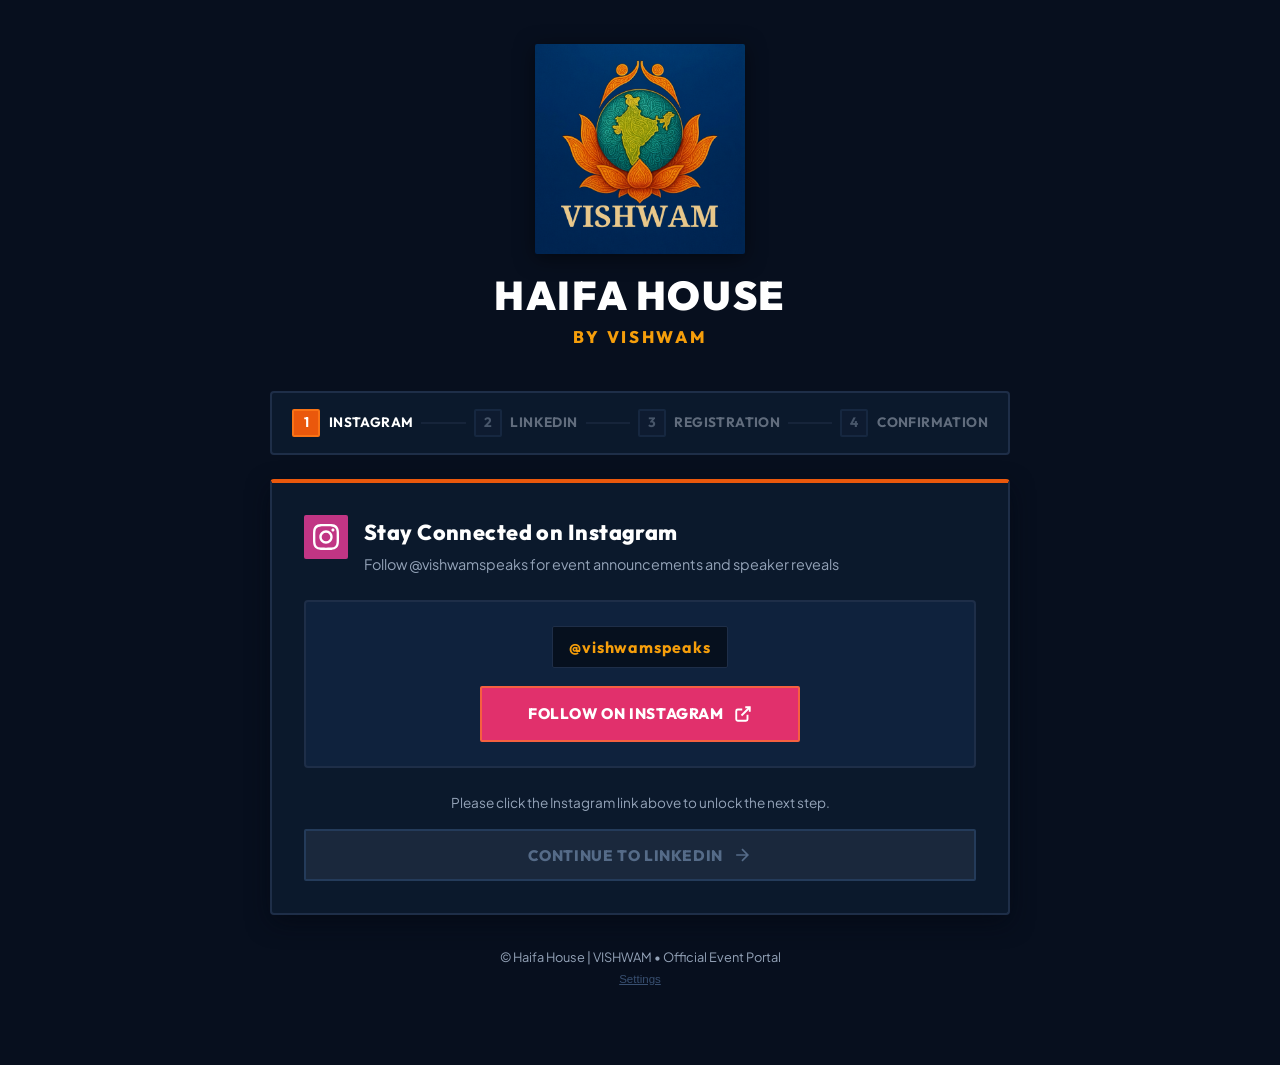
==== commit d7e1f7bc: "Replace pass card with minimal thank you note and confirmation screen" ====
--- a/index.html
+++ b/index.html
@@ -73,7 +73,7 @@
             <span class="step-number">4</span>
             <span class="step-check">✓</span>
           </div>
-          <span class="step-title">Entry Pass</span>
+          <span class="step-title">Confirmation</span>
         </div>
 
       </div>
@@ -257,36 +257,6 @@
           </div>
         </div>
 
-        <!-- SECTION 3: REFERRAL INFORMATION -->
-        <div class="form-section">
-          <div class="section-title">
-            <span class="section-num">3</span>
-            <span>Referrals (Optional)</span>
-          </div>
-
-          <div class="form-grid">
-            <!-- Referral Source -->
-            <div class="form-group">
-              <label class="form-label" for="referral_source">How did you hear about Haifa House?</label>
-              <select id="referral_source" name="referral_source" class="form-control">
-                <option value="Instagram" selected>Instagram (@vishwamspeaks)</option>
-                <option value="LinkedIn">LinkedIn</option>
-                <option value="Campus Ambassador">Campus Ambassador</option>
-                <option value="Friend / Classmate">Friend / Classmate</option>
-                <option value="WhatsApp Group">WhatsApp Group</option>
-                <option value="College Notice">College Notice / Poster</option>
-                <option value="Other">Other</option>
-              </select>
-            </div>
-
-            <!-- Shakti Referral Code -->
-            <div class="form-group">
-              <label class="form-label" for="shakti_referral_code">Referral Code / ShaktiCode <span class="opt-badge">(Optional)</span></label>
-              <input type="text" id="shakti_referral_code" name="shakti_referral_code" class="form-control" placeholder="Optional referral code" />
-            </div>
-          </div>
-        </div>
-
         <!-- SUBMIT REGISTRATION BUTTON -->
         <div class="form-action-bar">
           <button type="button" class="btn-secondary" id="btnBackPhase2">
@@ -296,7 +266,7 @@
 
           <button type="submit" class="btn-primary btn-submit" id="submitRegBtn">
             <span id="btnSpinner" class="loading-spinner" style="display:none;"></span>
-            <span id="btnText">CONFIRM & GET FREE ENTRY PASS</span>
+            <span id="btnText">SUBMIT REGISTRATION</span>
             <svg viewBox="0 0 24 24" width="20" height="20" fill="none" stroke="currentColor" stroke-width="2"><path d="M5 12h14M12 5l7 7-7 7"/></svg>
           </button>
         </div>
@@ -305,79 +275,28 @@
     </section>
 
     <!-- =================================================================== -->
-    <!-- PHASE 4: DIGITAL ENTRY PASS & CONFIRMATION -->
+    <!-- PHASE 4: SIMPLE THANK YOU & CONFIRMATION -->
     <!-- =================================================================== -->
     <section class="glass-card phase-card thank-you-card" id="phase4Card" style="display:none;">
       <div class="thank-you-header">
-        <div class="thank-you-badge">🎉 REGISTRATION CONFIRMED</div>
-        <h2 class="card-title thank-you-title">Welcome, <span id="passHeaderName">Delegate</span>!</h2>
-        <p class="card-subtitle">Your seat for <strong>Haifa House</strong> has been reserved. Your official digital entry pass is generated below.</p>
-      </div>
-
-      <!-- OFFICIAL DIGITAL ENTRY PASS CARD -->
-      <div class="delegate-pass-card">
-        <div class="pass-top-bar">
-          <span class="pass-brand">HAIFA HOUSE • VISHWAM</span>
-          <span class="pass-badge-pill">FREE ENTRY PASS</span>
-        </div>
-
-        <div class="pass-id-block">
-          <div class="pass-id-label">REGISTRATION ID</div>
-          <div class="pass-id-number" id="passRegId">HAIFA-26-0000</div>
-          <button type="button" class="btn-copy-small" id="btnCopyPassId">
-            <span id="btnCopyPassIdText">COPY ID</span>
-          </button>
-        </div>
-
-        <div class="pass-grid">
-          <div class="pass-grid-item">
-            <span class="pass-label">Participant Name</span>
-            <strong class="pass-val" id="passName">--</strong>
-          </div>
-          <div class="pass-grid-item">
-            <span class="pass-label">Contact Number</span>
-            <strong class="pass-val" id="passPhone">--</strong>
-          </div>
-          <div class="pass-grid-item">
-            <span class="pass-label">Institution</span>
-            <strong class="pass-val" id="passCollege">--</strong>
-          </div>
-          <div class="pass-grid-item">
-            <span class="pass-label">City & State</span>
-            <strong class="pass-val" id="passCity">--</strong>
-          </div>
-        </div>
-
-        <div class="pass-status-row">
-          <span class="status-indicator-dot"></span>
-          <span>Status: Confirmed • Present at Venue Entrance</span>
-        </div>
-      </div>
-
-      <!-- VENUE ENTRY INSTRUCTIONS -->
-      <div class="desk-instructions-card" style="margin-top:1.25rem;">
-        <div class="desk-inst-title">Venue Entry Instructions</div>
-        <ol class="desk-inst-list">
-          <li>
-            <strong>Keep this pass ready:</strong> Take a screenshot or keep this page bookmarked on your smartphone.
-          </li>
-          <li>
-            <strong>Present at entry:</strong> Show your <strong>Registration ID (<span id="passInstRegId">HAIFA-26-XXXX</span>)</strong> to our volunteers at the Haifa House entrance desk.
-          </li>
-          <li>
-            <strong>Entry badge:</strong> Volunteers will cross-verify your Registration ID on the master sheet and grant immediate access.
-          </li>
-        </ol>
-      </div>
-
-      <!-- SUPPORT & COMMUNITY LINKS -->
-      <div class="delegate-support-box">
-        <div class="support-title">Need Assistance or Have Questions?</div>
-        <p class="support-text">Our coordination team is available to assist you with event details and queries.</p>
+        <div class="thank-you-success-icon">
+          <svg viewBox="0 0 24 24" width="36" height="36" fill="none" stroke="currentColor" stroke-width="2.5">
+            <path stroke-linecap="round" stroke-linejoin="round" d="M5 13l4 4L19 7" />
+          </svg>
+        </div>
+        <h2 class="card-title thank-you-title">Thank You, <span id="thankYouName">Participant</span>!</h2>
+        <p class="thank-you-desc">
+          Your registration for <strong>Haifa House</strong> has been submitted successfully. We look forward to seeing you at the event!
+        </p>
+      </div>
+
+      <!-- MINIMAL COMMUNITY / SUPPORT LINKS -->
+      <div class="minimal-support-box">
+        <p class="support-text">Stay tuned for event schedule and speaker updates:</p>
         <div class="support-actions">
           <a href="https://wa.me/919119311122?text=Hello%20VISHWAM,%20I%20have%20registered%20for%20Haifa%20House." target="_blank" rel="noopener noreferrer" class="btn-support-wa">
             <svg viewBox="0 0 24 24" width="18" height="18" fill="currentColor"><path d="M12.031 6.172c-3.181 0-5.767 2.586-5.768 5.766-.001 1.298.38 2.27 1.019 3.287l-.582 2.128 2.182-.573c.978.58 1.911.928 3.145.929 3.178 0 5.767-2.587 5.768-5.766.001-3.187-2.575-5.77-5.764-5.771zm3.392 8.244c-.144.405-.837.774-1.17.824-.299.045-.677.063-1.092-.069-.252-.08-.575-.187-.988-.365-1.739-.751-2.874-2.502-2.961-2.617-.087-.116-.708-.94-.708-1.793s.448-1.273.607-1.446c.159-.173.346-.217.462-.217l.332.006c.106.005.249-.04.39.298.144.347.491 1.2.534 1.287.043.087.072.188.014.304-.058.116-.087.188-.173.289l-.26.304c-.087.086-.177.18-.076.354.101.174.449.741.964 1.201.662.591 1.221.774 1.394.86s.274.072.376-.043c.101-.116.433-.506.549-.68.116-.173.231-.145.39-.087s1.011.477 1.184.564.289.13.332.202c.045.072.045.419-.099.824z"/></svg>
-            <span>WhatsApp Support (+91 9119311122)</span>
+            <span>WhatsApp Inquiries (+91 9119311122)</span>
           </a>
           <a href="https://www.instagram.com/vishwamspeaks/" target="_blank" rel="noopener noreferrer" class="btn-support-insta">
             <span>Instagram Community (@vishwamspeaks)</span>
@@ -386,7 +305,7 @@
       </div>
 
       <div class="re-register-link-wrap">
-        <button type="button" class="btn-text-link" id="btnEditFromPass">Need to edit your details?</button>
+        <button type="button" class="btn-text-link" id="btnEditFromPass">Submit another response / Edit details</button>
       </div>
     </section>
 
--- a/style.css
+++ b/style.css
@@ -569,221 +569,64 @@
 }
 
 /* ==============================================================================
-   PHASE 4: DIGITAL ENTRY PASS & CONFIRMATION
+   PHASE 4: MINIMAL THANK YOU & CONFIRMATION
    ============================================================================== */
 .thank-you-card {
   text-align: center;
+  display: flex;
+  flex-direction: column;
+  align-items: center;
+  gap: 1.5rem;
+  padding: 2.5rem 1.75rem;
 }
 
 .thank-you-header {
   display: flex;
   flex-direction: column;
   align-items: center;
-  gap: 0.5rem;
-}
-
-.thank-you-badge {
+  gap: 0.75rem;
+}
+
+.thank-you-success-icon {
+  width: 64px;
+  height: 64px;
+  border-radius: var(--radius-block-md);
   background-color: #064E3B;
+  border: 2px solid var(--success-emerald);
   color: var(--success-emerald);
-  border: 1px solid #059669;
-  border-radius: var(--radius-block-sm);
-  padding: 0.35rem 0.9rem;
-  font-family: 'Outfit', sans-serif;
-  font-size: 0.8rem;
-  font-weight: 800;
-  letter-spacing: 0.08em;
+  display: flex;
+  align-items: center;
+  justify-content: center;
+  margin-bottom: 0.25rem;
 }
 
 .thank-you-title {
-  font-size: 1.6rem;
-  color: var(--crisp-white);
-}
-
-/* DELEGATE PASS CARD */
-.delegate-pass-card {
-  background-color: #06101E;
-  border: 3px solid var(--lotus-orange);
-  border-radius: var(--radius-block-md);
-  padding: 1.5rem;
-  margin-top: 0.5rem;
-  text-align: left;
-  box-shadow: 0 10px 30px rgba(0, 0, 0, 0.6);
-  position: relative;
-}
-
-.pass-top-bar {
-  display: flex;
-  justify-content: space-between;
-  align-items: center;
-  padding-bottom: 0.85rem;
-  border-bottom: 2px solid #14243A;
-  margin-bottom: 1.15rem;
-}
-
-.pass-brand {
-  font-family: 'Outfit', sans-serif;
-  font-size: 0.9rem;
-  font-weight: 800;
-  letter-spacing: 0.08em;
-  color: var(--crisp-white);
-}
-
-.pass-badge-pill {
-  background-color: var(--lotus-orange);
-  color: var(--crisp-white);
-  padding: 0.25rem 0.65rem;
-  border-radius: var(--radius-block-sm);
-  font-family: 'Outfit', sans-serif;
-  font-size: 0.72rem;
-  font-weight: 800;
-  letter-spacing: 0.06em;
-}
-
-.pass-id-block {
-  background-color: #0B192C;
-  border: 2px solid #1C3352;
-  border-radius: var(--radius-block-sm);
-  padding: 1rem;
-  display: flex;
-  flex-direction: column;
-  align-items: center;
-  gap: 0.4rem;
-  margin-bottom: 1.25rem;
-  position: relative;
-}
-
-.pass-id-label {
-  font-size: 0.72rem;
-  font-weight: 700;
-  letter-spacing: 0.12em;
-  color: var(--executive-gold);
-}
-
-.pass-id-number {
   font-family: 'Outfit', sans-serif;
   font-size: 1.85rem;
   font-weight: 900;
-  letter-spacing: 0.1em;
-  color: var(--crisp-white);
-}
-
-.btn-copy-small {
-  background-color: #142844;
+  color: var(--crisp-white);
+  letter-spacing: 0.02em;
+}
+
+.thank-you-desc {
+  font-size: 0.95rem;
   color: var(--slate-body);
-  border: 1px solid #243E63;
-  border-radius: var(--radius-block-sm);
-  padding: 0.3rem 0.75rem;
-  font-family: 'Outfit', sans-serif;
-  font-size: 0.72rem;
-  font-weight: 800;
-  cursor: pointer;
-  transition: all var(--transition-fast);
-}
-
-.btn-copy-small:hover {
-  background-color: var(--lotus-orange);
-  border-color: var(--orange-glow);
-  color: var(--crisp-white);
-}
-
-.pass-grid {
-  display: grid;
-  grid-template-columns: 1fr 1fr;
-  gap: 1rem;
-  padding-bottom: 1rem;
-  border-bottom: 2px dashed #16263B;
-  margin-bottom: 1rem;
-}
-
-.pass-grid-item {
-  display: flex;
-  flex-direction: column;
-  gap: 0.2rem;
-}
-
-.pass-label {
-  font-size: 0.74rem;
-  color: var(--muted-text);
-  font-weight: 600;
-  text-transform: uppercase;
-  letter-spacing: 0.05em;
-}
-
-.pass-val {
-  font-size: 0.95rem;
-  color: var(--crisp-white);
-  font-weight: 700;
-  word-break: break-word;
-}
-
-.pass-status-row {
-  display: flex;
-  align-items: center;
-  gap: 0.5rem;
-  font-size: 0.8rem;
-  font-weight: 700;
-  color: var(--success-emerald);
-}
-
-.status-indicator-dot {
-  width: 8px;
-  height: 8px;
-  border-radius: 50%;
-  background-color: var(--success-emerald);
-  display: inline-block;
-}
-
-/* VENUE INSTRUCTIONS */
-.desk-instructions-card {
+  max-width: 480px;
+  line-height: 1.6;
+}
+
+.minimal-support-box {
   background-color: var(--bg-card-surface);
   border: 2px solid var(--border-input);
   border-radius: var(--radius-block-md);
   padding: 1.25rem 1.5rem;
-  text-align: left;
-}
-
-.desk-inst-title {
-  font-family: 'Outfit', sans-serif;
-  font-size: 0.95rem;
-  font-weight: 800;
-  color: var(--executive-gold);
-  letter-spacing: 0.04em;
-  margin-bottom: 0.75rem;
-}
-
-.desk-inst-list {
-  padding-left: 1.25rem;
+  width: 100%;
+  max-width: 480px;
+  text-align: center;
+}
+
+.support-text {
   font-size: 0.85rem;
-  color: var(--slate-body);
-  display: flex;
-  flex-direction: column;
-  gap: 0.5rem;
-}
-
-.desk-inst-list strong {
-  color: var(--crisp-white);
-}
-
-/* SUPPORT LINKS */
-.delegate-support-box {
-  background-color: var(--bg-card-surface);
-  border: 2px solid var(--border-input);
-  border-radius: var(--radius-block-md);
-  padding: 1.25rem 1.5rem;
-  margin-top: 1rem;
-  text-align: left;
-}
-
-.support-title {
-  font-family: 'Outfit', sans-serif;
-  font-size: 0.95rem;
-  font-weight: 800;
-  color: var(--crisp-white);
-  margin-bottom: 0.25rem;
-}
-
-.support-text {
-  font-size: 0.82rem;
   color: var(--muted-text);
   margin-bottom: 0.85rem;
 }
@@ -791,21 +634,23 @@
 .support-actions {
   display: flex;
   flex-direction: column;
-  gap: 0.5rem;
+  gap: 0.6rem;
 }
 
 .btn-support-wa, .btn-support-insta {
   display: inline-flex;
   align-items: center;
+  justify-content: center;
   gap: 0.65rem;
-  padding: 0.65rem 1rem;
-  border-radius: var(--radius-block-sm);
-  font-family: 'Outfit', sans-serif;
-  font-size: 0.85rem;
+  padding: 0.75rem 1rem;
+  border-radius: var(--radius-block-sm);
+  font-family: 'Outfit', sans-serif;
+  font-size: 0.88rem;
   font-weight: 700;
   text-decoration: none;
   color: var(--crisp-white);
   transition: opacity var(--transition-fast);
+  width: 100%;
 }
 
 .btn-support-wa {
@@ -823,7 +668,7 @@
 }
 
 .re-register-link-wrap {
-  margin-top: 1.25rem;
+  margin-top: 0.5rem;
 }
 
 .btn-text-link {
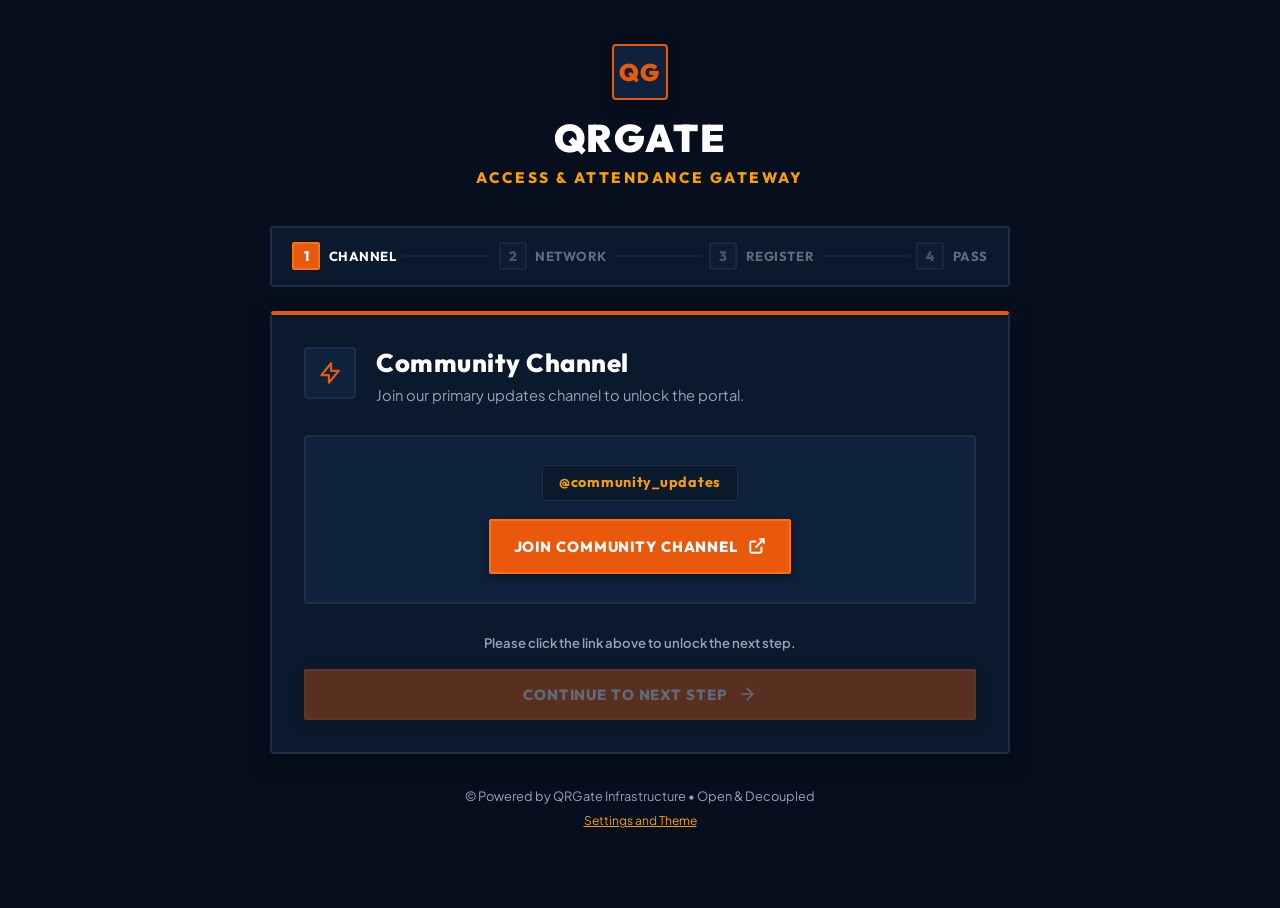
==== commit 43ca0ae4: "feat: decouple architecture, add centralized config, and document QRGate" ====
--- a/index.html
+++ b/index.html
@@ -4,10 +4,10 @@
 <head>
   <meta charset="UTF-8" />
   <meta name="viewport" content="width=device-width, initial-scale=1.0" />
-  <title>Haifa House | VISHWAM Official Registration</title>
-  <meta name="description" content="Official Registration Portal for Haifa House by VISHWAM." />
-
-  <!-- Google Fonts for Modern Aesthetics -->
+  <title>QRGate | Access & Attendance Gateway</title>
+  <meta name="description" content="Decoupled, mobile-responsive QR registration and attendance infrastructure with Google Sheets integration." />
+
+  <!-- Google Fonts for Modern Blocky Aesthetics -->
   <link rel="preconnect" href="https://fonts.googleapis.com">
   <link rel="preconnect" href="https://fonts.gstatic.com" crossorigin>
   <link href="https://fonts.googleapis.com/css2?family=Outfit:wght@400;500;600;700;800;900&family=Plus+Jakarta+Sans:wght@400;500;600;700;800&display=swap" rel="stylesheet">
@@ -18,20 +18,20 @@
   <meta http-equiv="Expires" content="0" />
 
   <!-- CSS Stylesheet -->
-  <link rel="stylesheet" href="style.css?v=2026.haifa.v1" />
+  <link rel="stylesheet" href="style.css" />
 </head>
 
 <body>
 
   <div class="app-container">
 
-    <!-- HEADER BRANDING -->
+    <!-- HEADER BRANDING (Populated by config.js or easily editable) -->
     <header class="app-header" id="appHeader">
-      <div class="logo-wrapper">
-        <img src="Vishwam logo.png" alt="VISHWAM Logo" class="brand-logo" />
-      </div>
-      <h1 class="app-title" id="appHeaderTitle">HAIFA HOUSE</h1>
-      <div class="header-org">BY VISHWAM</div>
+      <div class="logo-wrapper" id="logoWrapper">
+        <div class="monogram-box" id="brandMonogram">QG</div>
+      </div>
+      <h1 class="app-title" id="appHeaderTitle">QRGATE</h1>
+      <div class="header-tagline" id="appHeaderTagline">ACCESS & ATTENDANCE GATEWAY</div>
     </header>
 
     <!-- 4-STEP STEPPER CONTROLLER -->
@@ -43,7 +43,7 @@
             <span class="step-number">1</span>
             <span class="step-check">✓</span>
           </div>
-          <span class="step-title">Instagram</span>
+          <span class="step-title" id="step1Title">Channel</span>
         </div>
 
         <div class="step-divider" id="divider1"></div>
@@ -53,7 +53,7 @@
             <span class="step-number">2</span>
             <span class="step-check">✓</span>
           </div>
-          <span class="step-title">LinkedIn</span>
+          <span class="step-title" id="step2Title">Network</span>
         </div>
 
         <div class="step-divider" id="divider2"></div>
@@ -63,7 +63,7 @@
             <span class="step-number">3</span>
             <span class="step-check">✓</span>
           </div>
-          <span class="step-title">Registration</span>
+          <span class="step-title">Register</span>
         </div>
 
         <div class="step-divider" id="divider3"></div>
@@ -73,84 +73,84 @@
             <span class="step-number">4</span>
             <span class="step-check">✓</span>
           </div>
-          <span class="step-title">Confirmation</span>
+          <span class="step-title">Pass</span>
         </div>
 
       </div>
     </div>
 
     <!-- =================================================================== -->
-    <!-- PHASE 1: INSTAGRAM FOLLOW -->
+    <!-- PHASE 1: PRIMARY ACTION GATE (Community / Briefing) -->
     <!-- =================================================================== -->
     <section class="glass-card phase-card" id="phase1Card">
-      <div class="social-header">
-        <div class="social-icon instagram-icon">
-          <svg viewBox="0 0 24 24" width="26" height="26" fill="currentColor">
-            <path d="M12 2.163c3.204 0 3.584.012 4.85.07 3.252.148 4.771 1.691 4.919 4.919.058 1.265.069 1.645.069 4.849 0 3.205-.012 3.584-.069 4.849-.149 3.225-1.664 4.771-4.919 4.919-1.266.058-1.644.07-4.85.07-3.204 0-3.584-.012-4.849-.07-3.26-.149-4.771-1.699-4.919-4.92-.058-1.265-.07-1.644-.07-4.849 0-3.204.013-3.583.07-4.849.149-3.227 1.664-4.771 4.919-4.919 1.266-.057 1.645-.069 4.849-.069zm0-2.163c-3.259 0-3.667.014-4.947.072-4.358.2-6.78 2.618-6.98 6.98-.059 1.281-.073 1.689-.073 4.948 0 3.259.014 3.668.072 4.948.2 4.358 2.618 6.78 6.98 6.98 1.281.058 1.689.072 4.948.072 3.259 0 3.668-.014 4.948-.072 4.354-.2 6.782-2.618 6.979-6.98.059-1.28.073-1.689.073-4.948 0-3.259-.014-3.667-.072-4.947-.196-4.354-2.617-6.78-6.979-6.98-1.281-.059-1.69-.073-4.949-.073zm0 5.838c-3.403 0-6.162 2.759-6.162 6.162s2.759 6.163 6.162 6.163 6.162-2.759 6.162-6.163c0-3.403-2.759-6.162-6.162-6.162zm0 10.162c-2.209 0-4-1.79-4-4 0-2.209 1.791-4 4-4s4 1.791 4 4c0 2.21-1.791 4-4 4zm6.406-11.845c-.796 0-1.441.645-1.441 1.44s.645 1.44 1.441 1.44c.795 0 1.439-.645 1.439-1.44s-.644-1.44-1.439-1.44z"/>
+      <div class="gate-header">
+        <div class="gate-icon">
+          <svg viewBox="0 0 24 24" width="26" height="26" fill="none" stroke="currentColor" stroke-width="2">
+            <path stroke-linecap="round" stroke-linejoin="round" d="M13 10V3L4 14h7v7l9-11h-7z" />
           </svg>
         </div>
         <div>
-          <h2 class="card-title">Stay Connected on Instagram</h2>
-          <p class="card-subtitle">Follow @vishwamspeaks for event announcements and speaker reveals</p>
-        </div>
-      </div>
-
-      <div class="social-action-box">
+          <h2 class="card-title" id="phase1Title">Community Channel</h2>
+          <p class="card-subtitle" id="phase1Subtitle">Join our primary channel to receive official announcements.</p>
+        </div>
+      </div>
+
+      <div class="gate-action-box">
         <div class="handle-pill">
-          <span class="handle-text">@vishwamspeaks</span>
+          <span id="phase1Handle">@community_updates</span>
         </div>
         
-        <a href="https://www.instagram.com/vishwamspeaks/" target="_blank" rel="noopener noreferrer" class="btn-social btn-instagram" id="btnFollowInstagram">
-          <span>FOLLOW ON INSTAGRAM</span>
+        <a href="#" target="_blank" rel="noopener noreferrer" class="btn-action" id="btnGate1Action">
+          <span id="btnGate1Text">JOIN COMMUNITY CHANNEL</span>
           <svg viewBox="0 0 24 24" width="18" height="18" fill="none" stroke="currentColor" stroke-width="2.5"><path d="M18 13v6a2 2 0 0 1-2 2H5a2 2 0 0 1-2-2V8a2 2 0 0 1 2-2h6"></path><polyline points="15 3 21 3 21 9"></polyline><line x1="10" y1="14" x2="21" y2="3"></line></svg>
         </a>
       </div>
 
       <div class="phase-footer">
-        <p class="verification-note" id="instaLockNote">Please click the Instagram link above to unlock the next step.</p>
+        <p class="verification-note" id="gate1LockNote">Please click the link above to unlock the next step.</p>
         <button type="button" class="btn-primary" id="btnNextPhase2" disabled>
-          <span id="btnNextPhase2Text">CONTINUE TO LINKEDIN</span>
+          <span>CONTINUE TO NEXT STEP</span>
           <svg viewBox="0 0 24 24" width="20" height="20" fill="none" stroke="currentColor" stroke-width="2"><path d="M5 12h14M12 5l7 7-7 7"/></svg>
         </button>
       </div>
     </section>
 
     <!-- =================================================================== -->
-    <!-- PHASE 2: LINKEDIN CONNECT -->
+    <!-- PHASE 2: SECONDARY ACTION GATE (Network / Verification) -->
     <!-- =================================================================== -->
     <section class="glass-card phase-card" id="phase2Card" style="display:none;">
-      <div class="social-header">
-        <div class="social-icon linkedin-icon">
-          <svg viewBox="0 0 24 24" width="26" height="26" fill="currentColor">
-            <path d="M19 3a2 2 0 0 1 2 2v14a2 2 0 0 1-2 2H5a2 2 0 0 1-2-2V5a2 2 0 0 1 2-2h14m-.5 15.5v-5.3a3.26 3.26 0 0 0-3.26-3.26c-.85 0-1.84.52-2.28 1.3v-1.11h-2.79v8.37h2.79v-4.93c0-.77.62-1.4 1.39-1.4a1.4 1.4 0 0 1 1.4 1.4v4.93h2.75M6.46 10.9v8.37H9.25V10.9H6.46M7.86 6.74a1.62 1.62 0 1 0 0 3.24 1.62 1.62 0 0 0 0-3.24z"/>
+      <div class="gate-header">
+        <div class="gate-icon">
+          <svg viewBox="0 0 24 24" width="26" height="26" fill="none" stroke="currentColor" stroke-width="2">
+            <path stroke-linecap="round" stroke-linejoin="round" d="M17 20h5v-2a3 3 0 00-5.356-1.857M17 20H7m10 0v-2c0-.656-.126-1.283-.356-1.857M7 20H2v-2a3 3 0 015.356-1.857M7 20v-2c0-.656.126-1.283.356-1.857m0 0a5.002 5.002 0 019.288 0M15 7a3 3 0 11-6 0 3 3 0 016 0zm6 3a2 2 0 11-4 0 2 2 0 014 0zM7 10a2 2 0 11-4 0 2 2 0 014 0z" />
           </svg>
         </div>
         <div>
-          <h2 class="card-title">Connect on LinkedIn</h2>
-          <p class="card-subtitle">Connect with Vishwam Speaks for official networking and updates</p>
-        </div>
-      </div>
-
-      <div class="social-action-box">
+          <h2 class="card-title" id="phase2Title">Official Network</h2>
+          <p class="card-subtitle" id="phase2Subtitle">Connect with our official network to complete verification.</p>
+        </div>
+      </div>
+
+      <div class="gate-action-box">
         <div class="handle-pill">
-          <span class="handle-text">Vishwam Speaks</span>
-        </div>
-
-        <a href="https://www.linkedin.com/in/vishwam-speaks-4bb7933b5" target="_blank" rel="noopener noreferrer" class="btn-social btn-linkedin" id="btnFollowLinkedin">
-          <span>CONNECT ON LINKEDIN</span>
+          <span id="phase2Handle">Official Network Page</span>
+        </div>
+
+        <a href="#" target="_blank" rel="noopener noreferrer" class="btn-action" id="btnGate2Action">
+          <span id="btnGate2Text">CONNECT ON NETWORK</span>
           <svg viewBox="0 0 24 24" width="18" height="18" fill="none" stroke="currentColor" stroke-width="2.5"><path d="M18 13v6a2 2 0 0 1-2 2H5a2 2 0 0 1-2-2V8a2 2 0 0 1 2-2h6"></path><polyline points="15 3 21 3 21 9"></polyline><line x1="10" y1="14" x2="21" y2="3"></line></svg>
         </a>
       </div>
 
       <div class="phase-footer">
-        <p class="verification-note" id="linkedinLockNote">Please click the LinkedIn link above to unlock registration.</p>
+        <p class="verification-note" id="gate2LockNote">Please click the link above to unlock registration.</p>
         <div class="btn-group-nav">
           <button type="button" class="btn-secondary" id="btnBackPhase1">
             <svg viewBox="0 0 24 24" width="18" height="18" fill="none" stroke="currentColor" stroke-width="2"><path d="M19 12H5M12 19l-7-7 7-7"/></svg>
             <span>BACK</span>
           </button>
-          <button type="button" class="btn-primary" id="btnNextPhase3" disabled>
-            <span id="btnNextPhase3Text">CONTINUE TO REGISTRATION</span>
+          <button type="button" class="btn-primary" id="btnNextPhase3" style="flex:1;" disabled>
+            <span>CONTINUE TO REGISTRATION</span>
             <svg viewBox="0 0 24 24" width="20" height="20" fill="none" stroke="currentColor" stroke-width="2"><path d="M5 12h14M12 5l7 7-7 7"/></svg>
           </button>
         </div>
@@ -158,13 +158,13 @@
     </section>
 
     <!-- =================================================================== -->
-    <!-- PHASE 3: HAIFA HOUSE REGISTRATION FORM -->
+    <!-- PHASE 3: PARTICIPANT INTAKE FORM -->
     <!-- =================================================================== -->
     <section class="glass-card phase-card" id="phase3Card" style="display:none;">
       <div class="form-header">
-        <h2 class="card-title">Haifa House Registration</h2>
-        <p class="card-intro">
-          Fill in your details below to register for the <strong>Haifa House</strong> forum organized by VISHWAM. Admission is free upon registration.
+        <h2 class="card-title" id="phase3Title">Participant Registration</h2>
+        <p class="card-intro" id="phase3Subtitle">
+          Fill in your details below to secure your credentials and digital pass.
         </p>
       </div>
 
@@ -174,7 +174,7 @@
         <div class="form-section">
           <div class="section-title">
             <span class="section-num">1</span>
-            <span>Participant Details</span>
+            <span>Personal Information</span>
           </div>
 
           <div class="form-grid">
@@ -186,11 +186,9 @@
 
             <!-- Contact Number -->
             <div class="form-group">
-              <label class="form-label" for="contact_number">
-                <span>Contact Number (WhatsApp) <span class="req">*</span></span>
-                <span class="phone-indicator" id="phoneIndicator"></span>
-              </label>
+              <label class="form-label" for="contact_number">Mobile / WhatsApp Number <span class="req">*</span></label>
               <input type="tel" id="contact_number" name="contact_number" class="form-control" placeholder="10-digit mobile number" maxlength="10" inputmode="numeric" required />
+              <span class="phone-indicator" id="phoneIndicator"></span>
             </div>
 
             <!-- Email Address -->
@@ -198,61 +196,37 @@
               <label class="form-label" for="email_address">Email Address <span class="req">*</span></label>
               <input type="email" id="email_address" name="email_address" class="form-control" placeholder="e.g. name@example.com" required />
             </div>
-
-            <!-- Gender -->
-            <div class="form-group">
-              <label class="form-label" for="gender">Gender <span class="req">*</span></label>
-              <select id="gender" name="gender" class="form-control" required>
-                <option value="" disabled selected>Select Gender</option>
-                <option value="Male">Male</option>
-                <option value="Female">Female</option>
-                <option value="Other">Other</option>
-                <option value="Prefer not to say">Prefer not to say</option>
-              </select>
-            </div>
-
-            <!-- Age -->
-            <div class="form-group">
-              <label class="form-label" for="age">Age <span class="req">*</span></label>
-              <input type="number" id="age" name="age" class="form-control" placeholder="e.g. 20" min="10" max="99" required />
-            </div>
-          </div>
-        </div>
-
-        <!-- SECTION 2: ACADEMIC & LOCATION DETAILS -->
+          </div>
+        </div>
+
+        <!-- SECTION 2: CATEGORY & AFFILIATION -->
         <div class="form-section">
           <div class="section-title">
             <span class="section-num">2</span>
-            <span>Institution & Address</span>
+            <span>Category & Affiliation</span>
           </div>
 
           <div class="form-grid">
-            <!-- College / University / School -->
+            <!-- Category / Role -->
+            <div class="form-group">
+              <label class="form-label" for="category">Category / Role <span class="req">*</span></label>
+              <select id="category" name="category" class="form-control" required>
+                <!-- Populated dynamically via config.js -->
+              </select>
+            </div>
+
+            <!-- Affiliation / Class -->
+            <div class="form-group">
+              <label class="form-label" for="affiliation">Affiliation / Class</label>
+              <select id="affiliation" name="affiliation" class="form-control">
+                <!-- Populated dynamically via config.js -->
+              </select>
+            </div>
+
+            <!-- Organization / Institution / Location -->
             <div class="form-group full-width">
-              <label class="form-label" for="college_university">College / University / School Name <span class="req">*</span></label>
-              <input type="text" id="college_university" name="college_university" class="form-control" placeholder="e.g. University Name / School Name" required />
-            </div>
-
-            <!-- Year / Class -->
-            <div class="form-group">
-              <label class="form-label" for="current_college_year_or_class">Current Year / Class <span class="req">*</span></label>
-              <select id="current_college_year_or_class" name="current_college_year_or_class" class="form-control" required>
-                <option value="" disabled selected>Select Year/Class</option>
-                <option value="1st Year">1st Year (Undergraduate)</option>
-                <option value="2nd Year">2nd Year (Undergraduate)</option>
-                <option value="3rd Year">3rd Year (Undergraduate)</option>
-                <option value="4th Year">4th Year (Undergraduate)</option>
-                <option value="Postgraduate">Postgraduate / Masters</option>
-                <option value="School Student">School Student</option>
-                <option value="Working Professional">Working Professional</option>
-                <option value="Other">Other</option>
-              </select>
-            </div>
-
-            <!-- City & State -->
-            <div class="form-group">
-              <label class="form-label" for="city_state">City & State <span class="req">*</span></label>
-              <input type="text" id="city_state" name="city_state" class="form-control" placeholder="e.g. New Delhi, Delhi" required />
+              <label class="form-label" for="organization">Organization / College / City</label>
+              <input type="text" id="organization" name="organization" class="form-control" placeholder="e.g. University Name or City" />
             </div>
           </div>
         </div>
@@ -266,7 +240,7 @@
 
           <button type="submit" class="btn-primary btn-submit" id="submitRegBtn">
             <span id="btnSpinner" class="loading-spinner" style="display:none;"></span>
-            <span id="btnText">SUBMIT REGISTRATION</span>
+            <span id="btnSubmitText">SUBMIT REGISTRATION</span>
             <svg viewBox="0 0 24 24" width="20" height="20" fill="none" stroke="currentColor" stroke-width="2"><path d="M5 12h14M12 5l7 7-7 7"/></svg>
           </button>
         </div>
@@ -275,32 +249,33 @@
     </section>
 
     <!-- =================================================================== -->
-    <!-- PHASE 4: SIMPLE THANK YOU & CONFIRMATION -->
+    <!-- PHASE 4: CONFIRMATION & DIGITAL QR ENTRY PASS -->
     <!-- =================================================================== -->
     <section class="glass-card phase-card thank-you-card" id="phase4Card" style="display:none;">
       <div class="thank-you-header">
         <div class="thank-you-success-icon">
-          <svg viewBox="0 0 24 24" width="36" height="36" fill="none" stroke="currentColor" stroke-width="2.5">
+          <svg viewBox="0 0 24 24" width="34" height="34" fill="none" stroke="currentColor" stroke-width="2.5">
             <path stroke-linecap="round" stroke-linejoin="round" d="M5 13l4 4L19 7" />
           </svg>
         </div>
         <h2 class="card-title thank-you-title">Thank You, <span id="thankYouName">Participant</span>!</h2>
-        <p class="thank-you-desc">
-          Your registration for <strong>Haifa House</strong> has been submitted successfully. We look forward to seeing you at the event!
+        <div class="welcome-badge" id="passBadgeText">VERIFIED ENTRY PASS</div>
+        <p class="thank-you-desc" id="thankYouMessage">
+          Your credentials have been securely synchronized. Keep this digital pass ready on your device.
         </p>
       </div>
 
-      <!-- MINIMAL COMMUNITY / SUPPORT LINKS -->
-      <div class="minimal-support-box">
-        <p class="support-text">Stay tuned for event schedule and speaker updates:</p>
-        <div class="support-actions">
-          <a href="https://wa.me/919119311122?text=Hello%20VISHWAM,%20I%20have%20registered%20for%20Haifa%20House." target="_blank" rel="noopener noreferrer" class="btn-support-wa">
-            <svg viewBox="0 0 24 24" width="18" height="18" fill="currentColor"><path d="M12.031 6.172c-3.181 0-5.767 2.586-5.768 5.766-.001 1.298.38 2.27 1.019 3.287l-.582 2.128 2.182-.573c.978.58 1.911.928 3.145.929 3.178 0 5.767-2.587 5.768-5.766.001-3.187-2.575-5.77-5.764-5.771zm3.392 8.244c-.144.405-.837.774-1.17.824-.299.045-.677.063-1.092-.069-.252-.08-.575-.187-.988-.365-1.739-.751-2.874-2.502-2.961-2.617-.087-.116-.708-.94-.708-1.793s.448-1.273.607-1.446c.159-.173.346-.217.462-.217l.332.006c.106.005.249-.04.39.298.144.347.491 1.2.534 1.287.043.087.072.188.014.304-.058.116-.087.188-.173.289l-.26.304c-.087.086-.177.18-.076.354.101.174.449.741.964 1.201.662.591 1.221.774 1.394.86s.274.072.376-.043c.101-.116.433-.506.549-.68.116-.173.231-.145.39-.087s1.011.477 1.184.564.289.13.332.202c.045.072.045.419-.099.824z"/></svg>
-            <span>WhatsApp Inquiries (+91 9119311122)</span>
-          </a>
-          <a href="https://www.instagram.com/vishwamspeaks/" target="_blank" rel="noopener noreferrer" class="btn-support-insta">
-            <span>Instagram Community (@vishwamspeaks)</span>
-          </a>
+      <!-- DYNAMIC QR PASS BADGE -->
+      <div class="digital-pass-box" id="passBox">
+        <div class="pass-id-pill" id="passRegId">PASS-00-0000</div>
+        
+        <div class="qr-display-wrapper" id="qrContainer" title="Scan at check-in desk">
+          <!-- Rendered via QRCode generator -->
+        </div>
+
+        <div class="pass-meta">
+          <span id="passMetaCategory">Attendee</span>
+          <span id="passMetaTimestamp">Just now</span>
         </div>
       </div>
 
@@ -311,13 +286,13 @@
 
     <!-- MINIMAL FOOTER -->
     <footer class="app-footer" id="appFooter">
-      <p>© Haifa House | VISHWAM • Official Event Portal</p>
-      <button type="button" class="api-config-trigger" id="apiConfigTrigger">Settings</button>
+      <p id="footerText">© Powered by QRGate Infrastructure</p>
+      <button type="button" class="api-config-trigger" id="apiConfigTrigger">Settings and Theme</button>
     </footer>
 
   </div>
 
-  <!-- CONFIGURATION MODAL -->
+  <!-- CONFIGURATION & THEME MODAL -->
   <div class="modal-overlay" id="configModal">
     <div class="modal-box glass-card">
       <div class="modal-header">
@@ -325,25 +300,48 @@
         <button class="close-modal-btn" id="closeConfigModalBtn">✕</button>
       </div>
 
+      <!-- Theme Selector -->
+      <div class="form-group" style="margin-top:1rem;">
+        <label class="form-label" for="themePicker">Color Palette Theme</label>
+        <select id="themePicker" class="form-control">
+          <option value="obsidian-amber">Obsidian Amber (Default Blocky)</option>
+          <option value="cyber-cyan">Cyber Cyan (High-Tech)</option>
+          <option value="emerald-tech">Emerald Tech (Clean Green)</option>
+          <option value="deep-monochrome">Deep Monochrome (Minimalist)</option>
+        </select>
+      </div>
+
+      <!-- Google Apps Script URL -->
       <div class="form-group" style="margin-top:1rem;">
         <label class="form-label" for="apiUrlInput">Google Apps Script Web App URL</label>
         <input type="url" id="apiUrlInput" class="form-control" placeholder="https://script.google.com/macros/s/.../exec" />
-        <small style="color:var(--text-muted); font-size:0.75rem; margin-top:4px; display:block;">
-          Google Apps Script Web App deployment URL for sheet synchronization.
+        <small style="color:var(--text-secondary); font-size:0.75rem; margin-top:4px; display:block;">
+          Backend deployment URL for Google Sheet synchronization.
         </small>
       </div>
 
+      <!-- Device ID Display -->
+      <div class="form-group" style="margin-top:1rem;">
+        <label class="form-label">Current Device ID</label>
+        <input type="text" id="deviceIdDisplay" class="form-control" readonly style="opacity:0.7; font-family:monospace;" />
+        <small style="color:var(--text-secondary); font-size:0.75rem; margin-top:4px; display:block;">
+          Anti-proxy smartphone fingerprint stored in this browser.
+        </small>
+      </div>
+
       <div style="display:flex; flex-direction:column; gap:0.5rem; margin-top:1.25rem;">
-        <button class="btn-primary" id="saveConfigBtn">SAVE SETTINGS</button>
+        <button class="btn-primary" id="saveConfigBtn">SAVE & APPLY</button>
       </div>
     </div>
   </div>
 
-  <!-- INVISIBLE IFRAME FALLBACK -->
+  <!-- INVISIBLE IFRAME FALLBACK FOR 100% CROSS-BROWSER CORS BYPASS -->
   <iframe name="hidden_iframe" id="hidden_iframe" style="display:none;"></iframe>
 
-  <!-- FRONTEND LOGIC -->
-  <script src="app.js?v=2026.haifa.v1"></script>
+  <!-- SCRIPTS -->
+  <script src="qrcode.min.js"></script>
+  <script src="config.js"></script>
+  <script src="app.js"></script>
 </body>
 
 </html>
--- a/style.css
+++ b/style.css
@@ -1,62 +1,39 @@
 /* ==============================================================================
-   HAIFA HOUSE | VISHWAM - OFFICIAL BRAND DESIGN SYSTEM
+   QR-PORTAL-INFRA | DECOUPLED BLOCKY DESIGN SYSTEM
    ==============================================================================
-   VISHWAM Brand Color Palette (Solid, Blocky & Zero Gradients):
-   - Deep Royal Navy (Primary):      #0B192C
-   - Midnight Obsidian (Dark Base):   #070F1E
-   - Lotus Orange (Primary Accent):   #EA580C
-   - Orange Glow (Accent):            #F97316
-   - Executive Gold (VIP / Accent):   #F59E0B
-   - Globe Teal (International):      #0D9488
-   - SHAKTI Purple (Leadership):      #7C3AED
-   - Crisp White:                     #FFFFFF
-   - Soft Section Slate:              #F8FAFC
-   - Card Surface:                    #0F223D
-   - Card Surface Elevated:           #132A4A
-   - Slate Body Text:                 #CBD5E1
-   - Muted Subtitle Text:             #94A3B8
-   - Success Emerald:                 #10B981
-   - Error Crimson:                   #EF4444
+   Solid, high-contrast, blocky geometry with zero fussy gradients.
+   All brand cosmetics are driven dynamically by CSS variables in :root
+   and can be toggled via config.js or the theme switcher.
    ============================================================================== */
 
 :root {
-  /* Brand Palette Colors */
-  --navy-primary: #0B192C;
-  --midnight-base: #070F1E;
-  --lotus-orange: #EA580C;
-  --orange-glow: #F97316;
-  --executive-gold: #F59E0B;
-  --globe-teal: #0D9488;
-  --shakti-purple: #7C3AED;
-  --crisp-white: #FFFFFF;
-  --soft-slate: #F8FAFC;
+  /* Default Palette: Obsidian & Electric Amber */
+  --bg-page: #070F1E;
+  --bg-card: #0B192C;
   --card-surface: #0F223D;
   --card-surface-elevated: #132A4A;
-  --slate-body: #CBD5E1;
-  --muted-text: #94A3B8;
+  --bg-input: #050B17;
+
+  --border-input: #1E2E48;
+  --border-subtle: #16243A;
+  --border-card-brand: 4px solid var(--brand-accent);
+
+  --brand-accent: #EA580C;
+  --brand-accent-glow: #F97316;
+  --brand-highlight: #F59E0B;
   --success-emerald: #10B981;
   --error-crimson: #EF4444;
 
-  /* Theme Tokens (Pure Solid Colors - Zero Gradients) */
-  --bg-page: var(--midnight-base);
-  --bg-card: var(--navy-primary);
-  --bg-card-surface: var(--card-surface);
-  --bg-input: #050B17;
-
-  --border-input: #1E2E48;
-  --border-subtle: #16243A;
-  --border-card-brand: 4px solid var(--lotus-orange);
-
-  --text-heading: var(--crisp-white);
-  --text-primary: var(--slate-body);
-  --text-secondary: var(--muted-text);
-
-  /* Blocky Visual System (Sharp 4px / 2px geometry) */
+  --text-heading: #FFFFFF;
+  --text-primary: #CBD5E1;
+  --text-secondary: #94A3B8;
+
+  /* Blocky Visual Geometry */
   --radius-block-lg: 4px;
   --radius-block-md: 4px;
   --radius-block-sm: 2px;
 
-  --shadow-block: 0 8px 24px -2px rgba(4, 9, 18, 0.7);
+  --shadow-block: 0 8px 24px -2px rgba(4, 9, 18, 0.75);
   --transition-fast: 0.15s ease;
 }
 
@@ -68,7 +45,7 @@
 }
 
 body {
-  font-family: 'Plus Jakarta Sans', -apple-system, BlinkMacSystemFont, sans-serif;
+  font-family: 'Plus Jakarta Sans', -apple-system, BlinkMacSystemFont, 'Segoe UI', Roboto, sans-serif;
   background-color: var(--bg-page);
   color: var(--text-primary);
   min-height: 100vh;
@@ -82,7 +59,7 @@
   -webkit-font-smoothing: antialiased;
 }
 
-/* CONTAINER */
+/* APP CONTAINER */
 .app-container {
   width: 100%;
   max-width: 740px;
@@ -92,7 +69,7 @@
   gap: 1.5rem;
 }
 
-/* BLOCKY CARD */
+/* BLOCKY GLASS-STYLE CARD */
 .glass-card {
   background-color: var(--bg-card);
   border: 2px solid var(--border-input);
@@ -103,51 +80,71 @@
   position: relative;
 }
 
-/* HEADER BRANDING */
+/* ==============================================================================
+   HEADER INFRASTRUCTURE
+   ============================================================================== */
 .app-header {
   text-align: center;
-  padding: 0.5rem 0 1rem;
+  padding: 0.5rem 0 0.75rem;
   display: flex;
   flex-direction: column;
   align-items: center;
 }
 
 .logo-wrapper {
-  margin-bottom: 1.15rem;
-  display: flex;
-  justify-content: center;
-  align-items: center;
-}
-
-.brand-logo {
-  max-width: 210px;
+  margin-bottom: 1rem;
+  display: flex;
+  justify-content: center;
+  align-items: center;
+}
+
+.monogram-box {
+  width: 56px;
+  height: 56px;
+  background-color: var(--card-surface);
+  border: 2px solid var(--brand-accent);
+  border-radius: var(--radius-block-md);
+  color: var(--brand-accent);
+  display: flex;
+  align-items: center;
+  justify-content: center;
+  font-family: 'Outfit', sans-serif;
+  font-size: 1.5rem;
+  font-weight: 900;
+  letter-spacing: 0.05em;
+  box-shadow: 0 4px 16px rgba(0, 0, 0, 0.4);
+}
+
+.brand-logo-img {
+  max-width: 180px;
+  max-height: 56px;
   height: auto;
   object-fit: contain;
   border-radius: var(--radius-block-sm);
-  filter: drop-shadow(0 4px 10px rgba(0, 0, 0, 0.5));
 }
 
 .app-title {
   font-family: 'Outfit', sans-serif;
-  font-size: 2.5rem;
+  font-size: 2.4rem;
   font-weight: 900;
   letter-spacing: 0.04em;
-  color: var(--crisp-white);
+  color: var(--text-heading);
   text-transform: uppercase;
   line-height: 1.15;
 }
 
-.header-org {
-  font-family: 'Outfit', sans-serif;
-  font-size: 1.05rem;
-  font-weight: 800;
-  color: var(--executive-gold);
+.header-tagline {
+  font-family: 'Outfit', sans-serif;
+  font-size: 0.95rem;
+  font-weight: 800;
+  color: var(--brand-highlight);
   letter-spacing: 0.16em;
   margin-top: 0.35rem;
-}
-
-/* ==============================================================================
-   4-STEP STEPPER BAR
+  text-transform: uppercase;
+}
+
+/* ==============================================================================
+   STEPPER CONTROLLER
    ============================================================================== */
 .stepper-container {
   width: 100%;
@@ -157,7 +154,7 @@
   background-color: var(--bg-card);
   border: 2px solid var(--border-input);
   border-radius: var(--radius-block-md);
-  padding: 1rem 1.25rem;
+  padding: 0.9rem 1.25rem;
   display: flex;
   align-items: center;
   justify-content: space-between;
@@ -176,7 +173,7 @@
 }
 
 .step-item.completed {
-  opacity: 0.9;
+  opacity: 0.95;
 }
 
 .step-circle {
@@ -188,7 +185,7 @@
   color: var(--text-secondary);
   font-family: 'Outfit', sans-serif;
   font-size: 0.85rem;
-  font-weight: 700;
+  font-weight: 800;
   display: flex;
   align-items: center;
   justify-content: center;
@@ -200,15 +197,15 @@
 }
 
 .step-item.active .step-circle {
-  background-color: var(--lotus-orange);
-  border-color: var(--orange-glow);
-  color: var(--crisp-white);
+  background-color: var(--brand-accent);
+  border-color: var(--brand-accent-glow);
+  color: var(--text-heading);
 }
 
 .step-item.completed .step-circle {
   background-color: var(--success-emerald);
   border-color: var(--success-emerald);
-  color: var(--crisp-white);
+  color: var(--text-heading);
 }
 
 .step-item.completed .step-number {
@@ -223,15 +220,15 @@
 
 .step-title {
   font-family: 'Outfit', sans-serif;
-  font-size: 0.85rem;
+  font-size: 0.82rem;
   font-weight: 700;
-  color: var(--slate-body);
-  letter-spacing: 0.03em;
+  color: var(--text-primary);
+  letter-spacing: 0.04em;
   text-transform: uppercase;
 }
 
 .step-item.active .step-title {
-  color: var(--crisp-white);
+  color: var(--text-heading);
 }
 
 .step-divider {
@@ -246,237 +243,197 @@
 }
 
 /* ==============================================================================
-   PHASE 1 & 2: SOCIAL CONNECT CARDS
+   ACTION GATE CARDS (PHASES 1 & 2)
    ============================================================================== */
 .phase-card {
   display: flex;
   flex-direction: column;
-  gap: 1.5rem;
-}
-
-.social-header {
+  gap: 1.75rem;
+}
+
+.gate-header {
   display: flex;
   align-items: flex-start;
+  gap: 1.25rem;
+}
+
+.gate-icon {
+  width: 52px;
+  height: 52px;
+  border-radius: var(--radius-block-md);
+  display: flex;
+  align-items: center;
+  justify-content: center;
+  flex-shrink: 0;
+  background-color: var(--card-surface);
+  border: 2px solid var(--border-input);
+  color: var(--brand-accent);
+}
+
+.card-title {
+  font-family: 'Outfit', sans-serif;
+  font-size: 1.6rem;
+  font-weight: 800;
+  color: var(--text-heading);
+  letter-spacing: 0.02em;
+  line-height: 1.25;
+}
+
+.card-subtitle {
+  font-size: 0.92rem;
+  color: var(--text-secondary);
+  margin-top: 0.35rem;
+  line-height: 1.5;
+}
+
+.gate-action-box {
+  background-color: var(--card-surface);
+  border: 2px solid var(--border-input);
+  border-radius: var(--radius-block-md);
+  padding: 1.75rem 1.5rem;
+  display: flex;
+  flex-direction: column;
+  align-items: center;
+  gap: 1.15rem;
+  text-align: center;
+}
+
+.handle-pill {
+  background-color: var(--bg-card);
+  border: 1px solid var(--border-input);
+  padding: 0.35rem 1rem;
+  border-radius: var(--radius-block-sm);
+  font-family: 'Outfit', sans-serif;
+  font-weight: 700;
+  font-size: 0.9rem;
+  color: var(--brand-highlight);
+  letter-spacing: 0.05em;
+}
+
+.verification-note {
+  font-size: 0.82rem;
+  color: var(--text-secondary);
+  font-weight: 600;
+  text-align: center;
+}
+
+.phase-footer {
+  display: flex;
+  flex-direction: column;
   gap: 1rem;
 }
 
-.social-icon {
-  width: 44px;
-  height: 44px;
-  border-radius: var(--radius-block-sm);
-  display: flex;
-  align-items: center;
-  justify-content: center;
-  flex-shrink: 0;
-  color: var(--crisp-white);
-}
-
-.instagram-icon {
-  background-color: #C13584;
-}
-
-.linkedin-icon {
-  background-color: #0A66C2;
-}
-
-.card-title {
-  font-family: 'Outfit', sans-serif;
-  font-size: 1.35rem;
-  font-weight: 800;
-  color: var(--crisp-white);
-  letter-spacing: 0.02em;
-}
-
-.card-subtitle {
-  font-size: 0.9rem;
-  color: var(--muted-text);
-  margin-top: 0.25rem;
+.btn-group-nav {
+  display: flex;
+  gap: 0.75rem;
+}
+
+/* ==============================================================================
+   BUTTON DESIGN SYSTEM
+   ============================================================================== */
+.btn-primary, .btn-action, .btn-secondary {
+  font-family: 'Outfit', sans-serif;
+  font-size: 0.92rem;
+  font-weight: 800;
+  letter-spacing: 0.06em;
+  text-transform: uppercase;
+  border-radius: var(--radius-block-sm);
+  border: none;
+  cursor: pointer;
+  display: inline-flex;
+  align-items: center;
+  justify-content: center;
+  gap: 0.65rem;
+  padding: 0.85rem 1.4rem;
+  transition: all var(--transition-fast);
+  text-decoration: none;
+  box-sizing: border-box;
+}
+
+.btn-primary, .btn-action {
+  background-color: var(--brand-accent);
+  color: #FFFFFF;
+  border: 2px solid var(--brand-accent-glow);
+  box-shadow: 0 4px 12px rgba(0, 0, 0, 0.4);
+}
+
+.btn-primary:hover:not(:disabled), .btn-action:hover {
+  background-color: var(--brand-accent-glow);
+  transform: translateY(-1px);
+}
+
+.btn-primary:disabled {
+  opacity: 0.35;
+  cursor: not-allowed;
+  transform: none;
+}
+
+.btn-secondary {
+  background-color: transparent;
+  color: var(--text-primary);
+  border: 2px solid var(--border-input);
+}
+
+.btn-secondary:hover {
+  background-color: var(--card-surface);
+  border-color: var(--text-secondary);
+  color: var(--text-heading);
+}
+
+/* ==============================================================================
+   FORM SECTION & INPUTS (PHASE 3)
+   ============================================================================== */
+.form-header {
+  border-bottom: 1px solid var(--border-input);
+  padding-bottom: 1.25rem;
+  margin-bottom: 1.5rem;
 }
 
 .card-intro {
   font-size: 0.92rem;
-  color: var(--slate-body);
+  color: var(--text-secondary);
   margin-top: 0.35rem;
-  line-height: 1.5;
-}
-
-.social-action-box {
-  background-color: var(--bg-card-surface);
-  border: 2px solid var(--border-input);
+}
+
+.form-section {
+  background-color: var(--card-surface);
+  border: 1.5px solid var(--border-input);
   border-radius: var(--radius-block-md);
-  padding: 1.5rem;
-  display: flex;
-  flex-direction: column;
-  align-items: center;
-  gap: 1.15rem;
-  text-align: center;
-}
-
-.handle-pill {
-  background-color: #06101E;
-  border: 1px solid var(--border-input);
-  padding: 0.4rem 1rem;
-  border-radius: var(--radius-block-sm);
-}
-
-.handle-text {
-  font-family: 'Outfit', sans-serif;
-  font-size: 1rem;
-  font-weight: 700;
-  color: var(--executive-gold);
-  letter-spacing: 0.05em;
-}
-
-.btn-social {
-  display: inline-flex;
-  align-items: center;
-  justify-content: center;
-  gap: 0.65rem;
-  padding: 0.85rem 1.75rem;
-  border-radius: var(--radius-block-sm);
+  padding: 1.4rem 1.25rem;
+  margin-bottom: 1.25rem;
+}
+
+.section-title {
   font-family: 'Outfit', sans-serif;
   font-size: 0.95rem;
   font-weight: 800;
-  letter-spacing: 0.04em;
-  text-decoration: none;
-  color: var(--crisp-white);
-  cursor: pointer;
-  transition: opacity var(--transition-fast), transform var(--transition-fast);
-  width: 100%;
-  max-width: 320px;
-}
-
-.btn-social:hover {
-  opacity: 0.92;
-  transform: translateY(-1px);
-}
-
-.btn-instagram {
-  background-color: #E1306C;
-  border: 2px solid #F56040;
-}
-
-.btn-linkedin {
-  background-color: #0A66C2;
-  border: 2px solid #0077B5;
-}
-
-.phase-footer {
-  display: flex;
-  flex-direction: column;
-  gap: 1rem;
-}
-
-.verification-note {
-  font-size: 0.85rem;
-  color: var(--muted-text);
-  text-align: center;
-}
-
-.btn-group-nav {
-  display: flex;
-  gap: 0.75rem;
-}
-
-.btn-primary {
-  background-color: var(--lotus-orange);
-  color: var(--crisp-white);
-  border: 2px solid var(--orange-glow);
-  border-radius: var(--radius-block-sm);
-  padding: 0.85rem 1.5rem;
-  font-family: 'Outfit', sans-serif;
-  font-size: 0.95rem;
-  font-weight: 800;
-  letter-spacing: 0.04em;
-  display: inline-flex;
-  align-items: center;
-  justify-content: center;
+  color: var(--brand-highlight);
+  letter-spacing: 0.06em;
+  text-transform: uppercase;
+  display: flex;
+  align-items: center;
   gap: 0.6rem;
-  cursor: pointer;
-  width: 100%;
-  transition: opacity var(--transition-fast), transform var(--transition-fast);
-}
-
-.btn-primary:hover:not(:disabled) {
-  opacity: 0.92;
-  transform: translateY(-1px);
-}
-
-.btn-primary:disabled {
-  background-color: #1A283C;
-  border-color: #243B5A;
-  color: #556B88;
-  cursor: not-allowed;
-  transform: none;
-}
-
-.btn-secondary {
-  background-color: var(--bg-card-surface);
-  color: var(--slate-body);
-  border: 2px solid var(--border-input);
-  border-radius: var(--radius-block-sm);
-  padding: 0.85rem 1.25rem;
-  font-family: 'Outfit', sans-serif;
-  font-size: 0.9rem;
-  font-weight: 700;
-  letter-spacing: 0.04em;
-  display: inline-flex;
-  align-items: center;
-  justify-content: center;
-  gap: 0.5rem;
-  cursor: pointer;
-  transition: opacity var(--transition-fast);
-}
-
-.btn-secondary:hover {
-  color: var(--crisp-white);
-  border-color: #2A4368;
-}
-
-/* ==============================================================================
-   PHASE 3: HAIFA HOUSE REGISTRATION FORM
-   ============================================================================== */
-.form-header {
-  margin-bottom: 0.5rem;
-}
-
-.form-section {
-  background-color: var(--bg-card-surface);
-  border: 2px solid var(--border-input);
-  border-radius: var(--radius-block-md);
-  padding: 1.35rem 1.5rem;
-  margin-bottom: 1.25rem;
-}
-
-.section-title {
-  display: flex;
-  align-items: center;
-  gap: 0.65rem;
-  font-family: 'Outfit', sans-serif;
-  font-size: 1.05rem;
-  font-weight: 800;
-  color: var(--crisp-white);
-  margin-bottom: 1.15rem;
-  letter-spacing: 0.02em;
+  margin-bottom: 1.2rem;
 }
 
 .section-num {
-  background-color: var(--lotus-orange);
-  color: var(--crisp-white);
-  width: 22px;
-  height: 22px;
-  border-radius: var(--radius-block-sm);
-  font-size: 0.78rem;
-  font-weight: 800;
-  display: flex;
-  align-items: center;
-  justify-content: center;
+  width: 20px;
+  height: 20px;
+  background-color: var(--bg-card);
+  border: 1.5px solid var(--border-input);
+  border-radius: var(--radius-block-sm);
+  display: flex;
+  align-items: center;
+  justify-content: center;
+  font-size: 0.75rem;
+  font-weight: 900;
+  color: var(--text-heading);
 }
 
 .form-grid {
   display: grid;
-  grid-template-columns: 1fr 1fr;
-  gap: 1rem;
+  grid-template-columns: repeat(2, 1fr);
+  gap: 1.15rem;
 }
 
 .form-group {
@@ -490,31 +447,27 @@
 }
 
 .form-label {
-  font-size: 0.84rem;
-  font-weight: 600;
-  color: var(--slate-body);
-  display: flex;
-  justify-content: space-between;
-  align-items: center;
+  font-family: 'Outfit', sans-serif;
+  font-size: 0.8rem;
+  font-weight: 700;
+  color: var(--text-primary);
+  letter-spacing: 0.04em;
+  text-transform: uppercase;
 }
 
 .req {
-  color: var(--lotus-orange);
-  font-weight: 800;
-}
-
-.opt-badge {
-  font-size: 0.72rem;
-  color: var(--muted-text);
-  font-weight: 500;
+  color: var(--brand-accent);
+  font-weight: 800;
 }
 
 .form-control {
   background-color: var(--bg-input);
   border: 2px solid var(--border-input);
   border-radius: var(--radius-block-sm);
-  padding: 0.75rem 0.9rem;
-  color: var(--crisp-white);
+  padding: 0.65rem 0.85rem;
+  height: 44px;
+  box-sizing: border-box;
+  color: var(--text-heading);
   font-family: inherit;
   font-size: 0.9rem;
   outline: none;
@@ -523,17 +476,28 @@
 }
 
 .form-control:focus {
-  border-color: var(--lotus-orange);
+  border-color: var(--brand-accent);
 }
 
 .form-control option {
-  background-color: #071222;
-  color: var(--crisp-white);
+  background-color: var(--bg-card);
+  color: var(--text-heading);
+}
+
+/* Autofill Override */
+input:-webkit-autofill,
+input:-webkit-autofill:hover, 
+input:-webkit-autofill:focus {
+  -webkit-box-shadow: 0 0 0 30px var(--bg-input) inset !important;
+  -webkit-text-fill-color: var(--text-heading) !important;
+  transition: background-color 5000s ease-in-out 0s;
 }
 
 .phone-indicator {
   font-size: 0.75rem;
   font-weight: 700;
+  min-height: 16px;
+  display: block;
 }
 
 .phone-indicator.valid {
@@ -547,7 +511,7 @@
 .form-action-bar {
   display: flex;
   gap: 0.75rem;
-  margin-top: 1rem;
+  margin-top: 1.25rem;
 }
 
 .btn-submit {
@@ -558,7 +522,7 @@
   width: 18px;
   height: 18px;
   border: 2px solid rgba(255, 255, 255, 0.3);
-  border-top-color: var(--crisp-white);
+  border-top-color: #FFFFFF;
   border-radius: 50%;
   animation: spin 0.7s linear infinite;
   display: inline-block;
@@ -569,7 +533,7 @@
 }
 
 /* ==============================================================================
-   PHASE 4: MINIMAL THANK YOU & CONFIRMATION
+   CONFIRMATION & DYNAMIC QR BADGE CARD (PHASE 4)
    ============================================================================== */
 .thank-you-card {
   text-align: center;
@@ -588,8 +552,8 @@
 }
 
 .thank-you-success-icon {
-  width: 64px;
-  height: 64px;
+  width: 60px;
+  height: 60px;
   border-radius: var(--radius-block-md);
   background-color: #064E3B;
   border: 2px solid var(--success-emerald);
@@ -597,74 +561,88 @@
   display: flex;
   align-items: center;
   justify-content: center;
-  margin-bottom: 0.25rem;
 }
 
 .thank-you-title {
   font-family: 'Outfit', sans-serif;
-  font-size: 1.85rem;
+  font-size: 1.9rem;
   font-weight: 900;
-  color: var(--crisp-white);
+  color: var(--text-heading);
   letter-spacing: 0.02em;
+}
+
+.welcome-badge {
+  background-color: var(--card-surface);
+  border: 1.5px solid var(--border-input);
+  color: var(--brand-highlight);
+  padding: 0.4rem 1.1rem;
+  border-radius: var(--radius-block-sm);
+  font-family: 'Outfit', sans-serif;
+  font-size: 0.82rem;
+  font-weight: 800;
+  letter-spacing: 0.08em;
+  display: inline-block;
 }
 
 .thank-you-desc {
   font-size: 0.95rem;
-  color: var(--slate-body);
-  max-width: 480px;
+  color: var(--text-primary);
+  max-width: 500px;
   line-height: 1.6;
 }
 
-.minimal-support-box {
-  background-color: var(--bg-card-surface);
+/* DYNAMIC QR PASS BADGE */
+.digital-pass-box {
+  width: 100%;
+  max-width: 420px;
+  background-color: var(--card-surface);
   border: 2px solid var(--border-input);
+  border-top: 4px solid var(--brand-accent);
   border-radius: var(--radius-block-md);
-  padding: 1.25rem 1.5rem;
+  padding: 1.5rem;
+  display: flex;
+  flex-direction: column;
+  align-items: center;
+  gap: 1.25rem;
+  box-shadow: 0 8px 24px rgba(0, 0, 0, 0.4);
+}
+
+.pass-id-pill {
+  background-color: var(--bg-card);
+  border: 1px solid var(--border-input);
+  color: var(--brand-highlight);
+  font-family: 'Outfit', monospace;
+  font-size: 1.1rem;
+  font-weight: 800;
+  padding: 0.35rem 1rem;
+  border-radius: var(--radius-block-sm);
+  letter-spacing: 0.08em;
+}
+
+.qr-display-wrapper {
+  background: #FFFFFF;
+  padding: 12px;
+  border-radius: var(--radius-block-sm);
+  display: flex;
+  align-items: center;
+  justify-content: center;
+  box-shadow: 0 4px 12px rgba(0,0,0,0.3);
+  min-width: 160px;
+  min-height: 160px;
+}
+
+.qr-display-wrapper canvas, .qr-display-wrapper img {
+  display: block;
+}
+
+.pass-meta {
   width: 100%;
-  max-width: 480px;
-  text-align: center;
-}
-
-.support-text {
-  font-size: 0.85rem;
-  color: var(--muted-text);
-  margin-bottom: 0.85rem;
-}
-
-.support-actions {
-  display: flex;
-  flex-direction: column;
-  gap: 0.6rem;
-}
-
-.btn-support-wa, .btn-support-insta {
-  display: inline-flex;
-  align-items: center;
-  justify-content: center;
-  gap: 0.65rem;
-  padding: 0.75rem 1rem;
-  border-radius: var(--radius-block-sm);
-  font-family: 'Outfit', sans-serif;
-  font-size: 0.88rem;
-  font-weight: 700;
-  text-decoration: none;
-  color: var(--crisp-white);
-  transition: opacity var(--transition-fast);
-  width: 100%;
-}
-
-.btn-support-wa {
-  background-color: #075E54;
-  border: 1px solid #128C7E;
-}
-
-.btn-support-insta {
-  background-color: #833AB4;
-  border: 1px solid #C13584;
-}
-
-.btn-support-wa:hover, .btn-support-insta:hover {
-  opacity: 0.9;
+  border-top: 1px dashed var(--border-input);
+  padding-top: 0.9rem;
+  display: flex;
+  justify-content: space-between;
+  font-size: 0.8rem;
+  color: var(--text-secondary);
 }
 
 .re-register-link-wrap {
@@ -674,7 +652,7 @@
 .btn-text-link {
   background: none;
   border: none;
-  color: var(--muted-text);
+  color: var(--text-secondary);
   font-size: 0.82rem;
   text-decoration: underline;
   cursor: pointer;
@@ -682,7 +660,7 @@
 }
 
 .btn-text-link:hover {
-  color: var(--lotus-orange);
+  color: var(--brand-accent);
 }
 
 /* ==============================================================================
@@ -691,25 +669,26 @@
 .app-footer {
   text-align: center;
   font-size: 0.8rem;
-  color: var(--muted-text);
-  display: flex;
-  flex-direction: column;
-  align-items: center;
-  gap: 0.35rem;
+  color: var(--text-secondary);
+  display: flex;
+  flex-direction: column;
+  align-items: center;
+  gap: 0.4rem;
   padding-top: 0.5rem;
 }
 
 .api-config-trigger {
   background: none;
   border: none;
-  color: #384F70;
-  font-size: 0.72rem;
+  color: var(--brand-highlight);
+  font-size: 0.75rem;
   cursor: pointer;
   text-decoration: underline;
+  font-family: inherit;
 }
 
 .api-config-trigger:hover {
-  color: var(--muted-text);
+  color: var(--text-heading);
 }
 
 .modal-overlay {
@@ -747,13 +726,13 @@
   font-family: 'Outfit', sans-serif;
   font-size: 1.15rem;
   font-weight: 800;
-  color: var(--crisp-white);
+  color: var(--text-heading);
 }
 
 .close-modal-btn {
   background: none;
   border: none;
-  color: var(--muted-text);
+  color: var(--text-secondary);
   font-size: 1.25rem;
   cursor: pointer;
 }
@@ -771,11 +750,11 @@
   }
 
   .app-title {
-    font-size: 1.95rem;
+    font-size: 1.85rem;
   }
 
-  .header-org {
-    font-size: 0.9rem;
+  .header-tagline {
+    font-size: 0.82rem;
   }
 
   .stepper-bar {
@@ -783,18 +762,14 @@
   }
 
   .step-title {
-    display: none; /* Hide labels on very narrow mobile, keep clean numbered badges */
+    display: none; /* Keep clean numbered dots on mobile */
   }
 
-  .form-grid, .pass-grid {
+  .form-grid {
     grid-template-columns: 1fr;
   }
 
   .form-group.full-width {
     grid-column: span 1;
   }
-
-  .pass-id-number {
-    font-size: 1.5rem;
-  }
-}
+}
